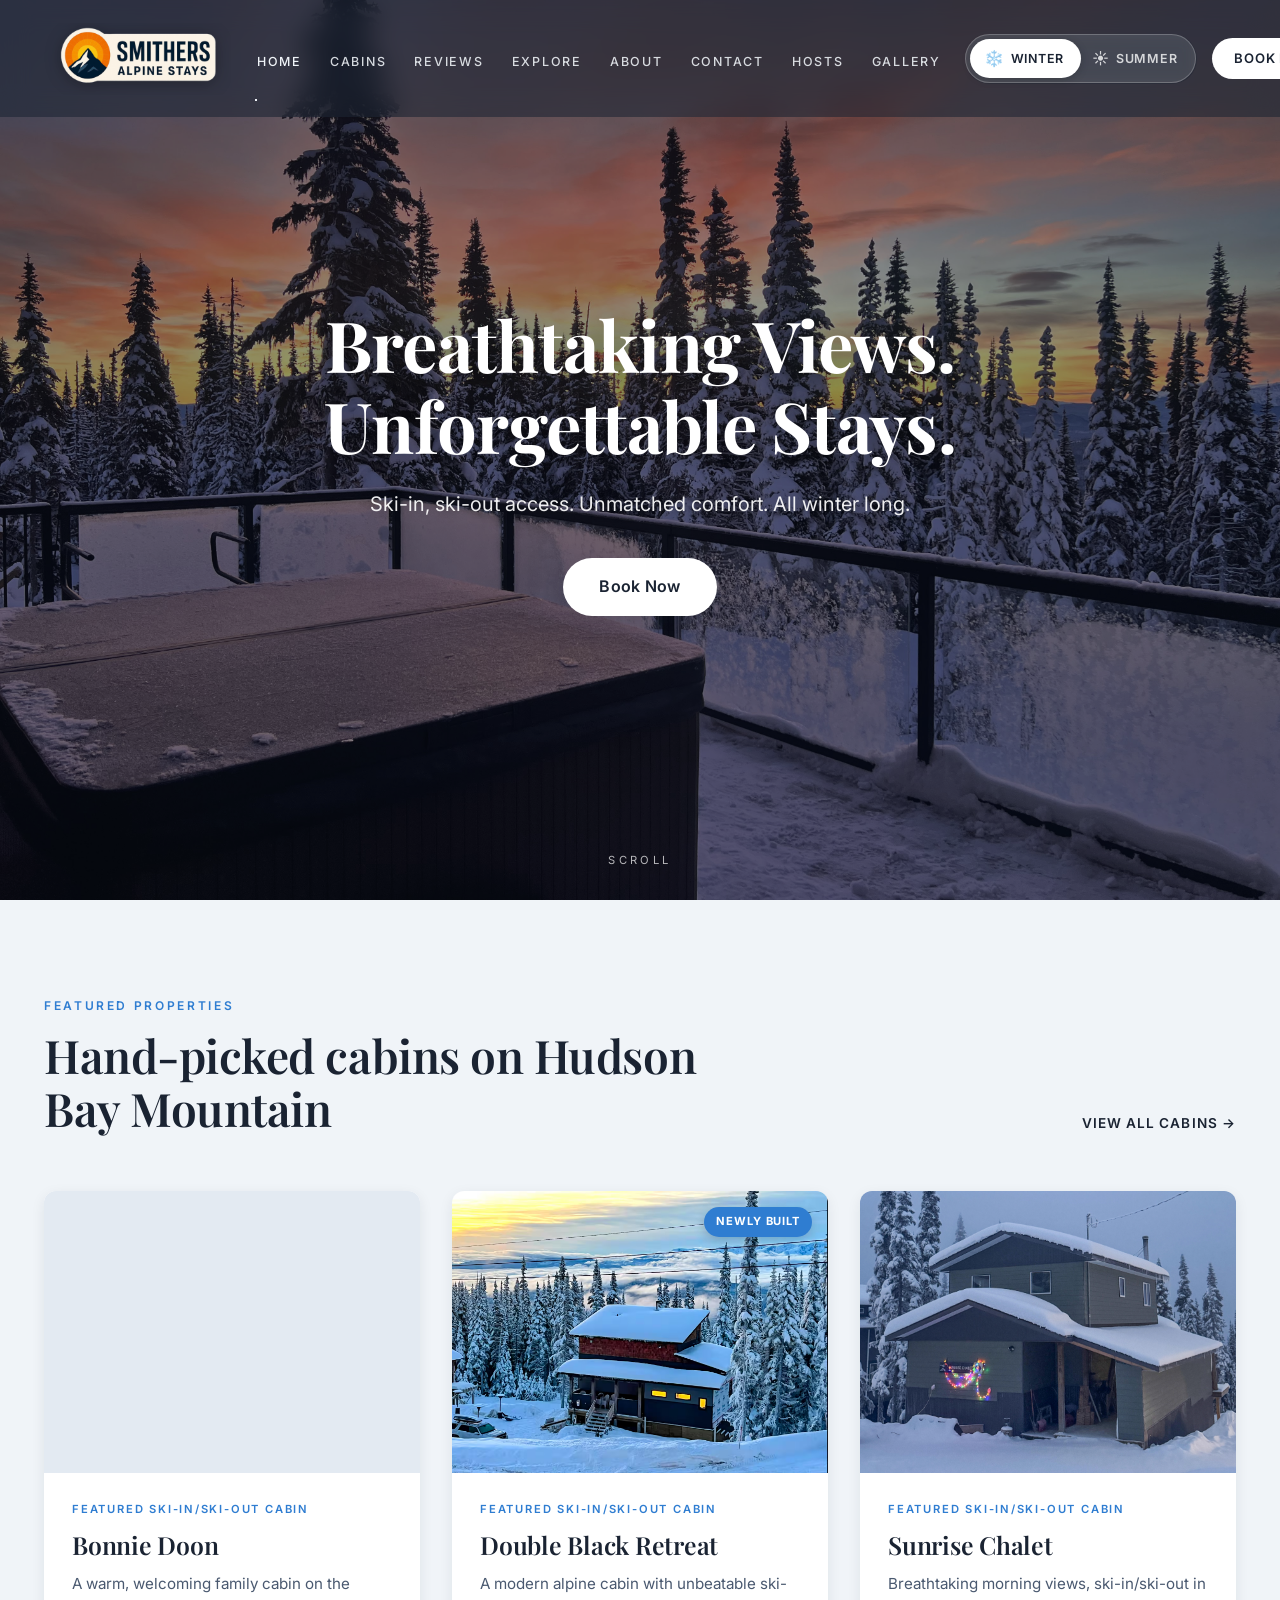
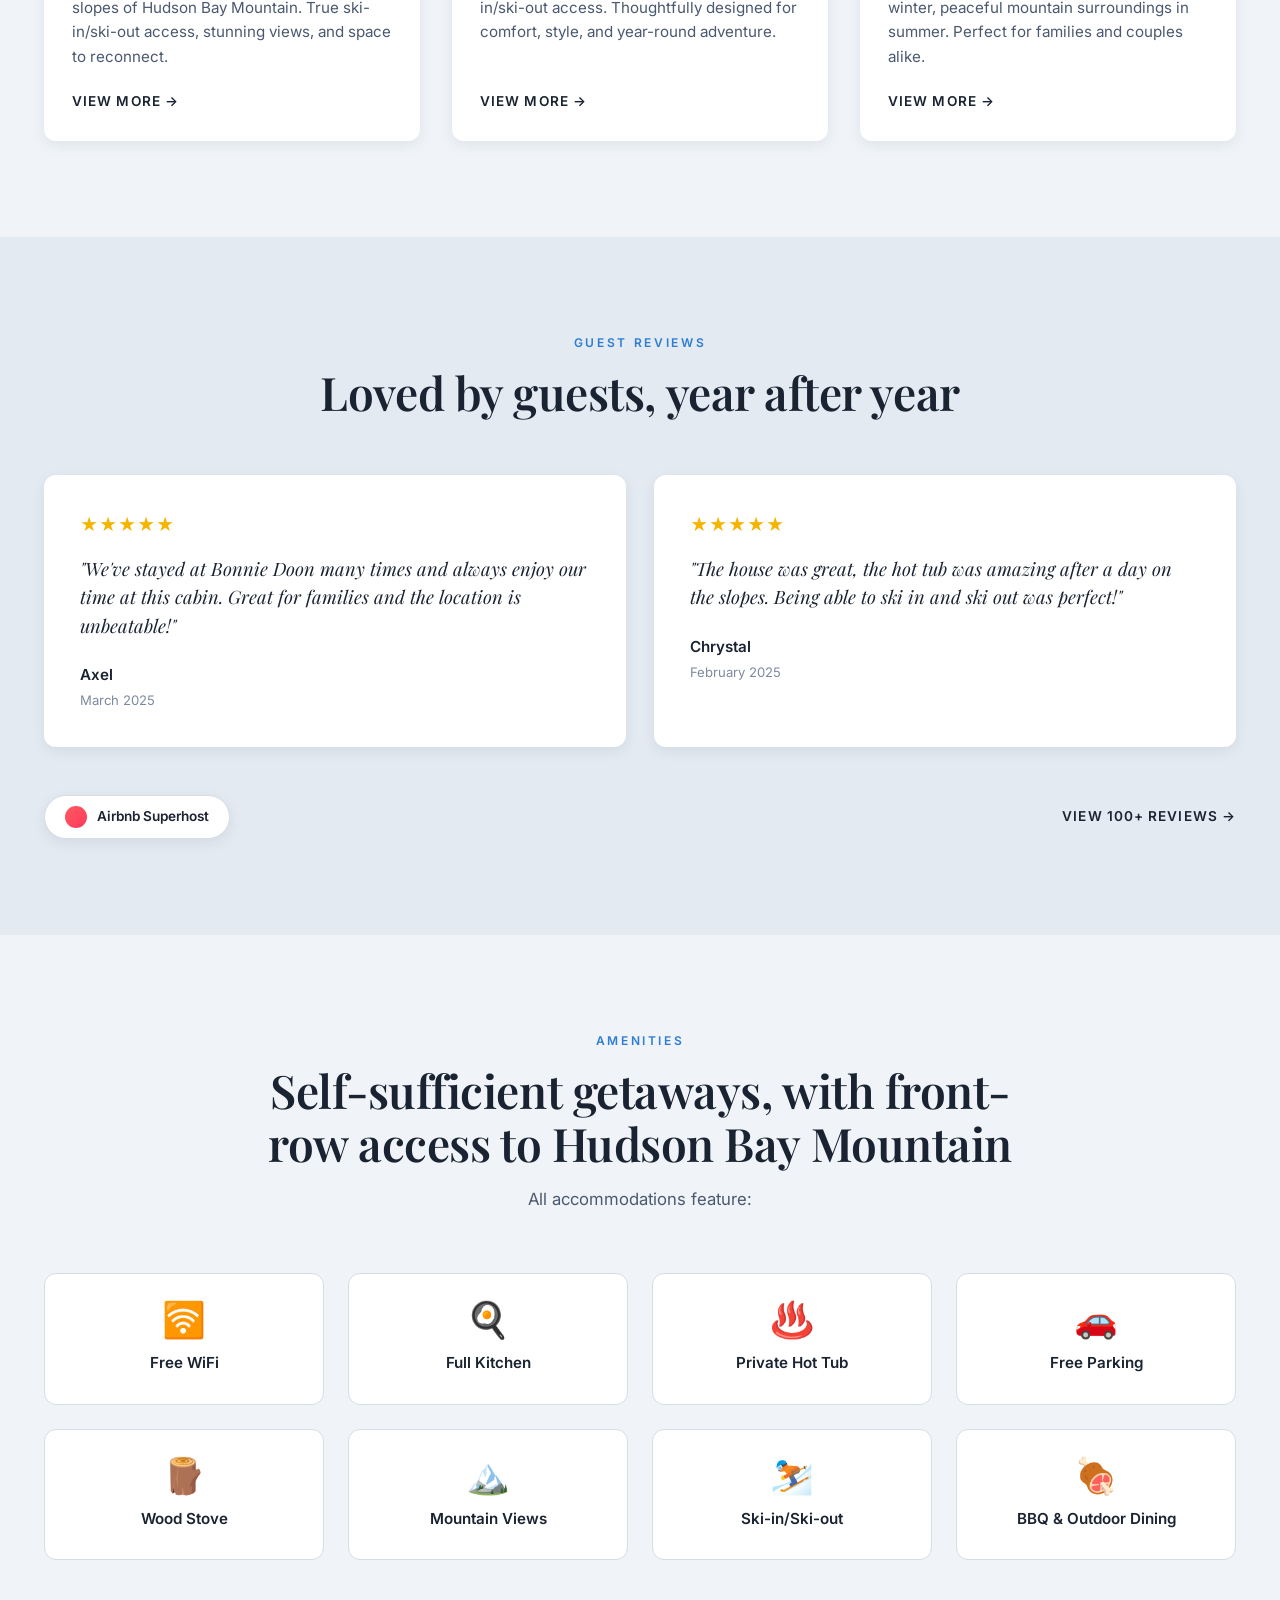
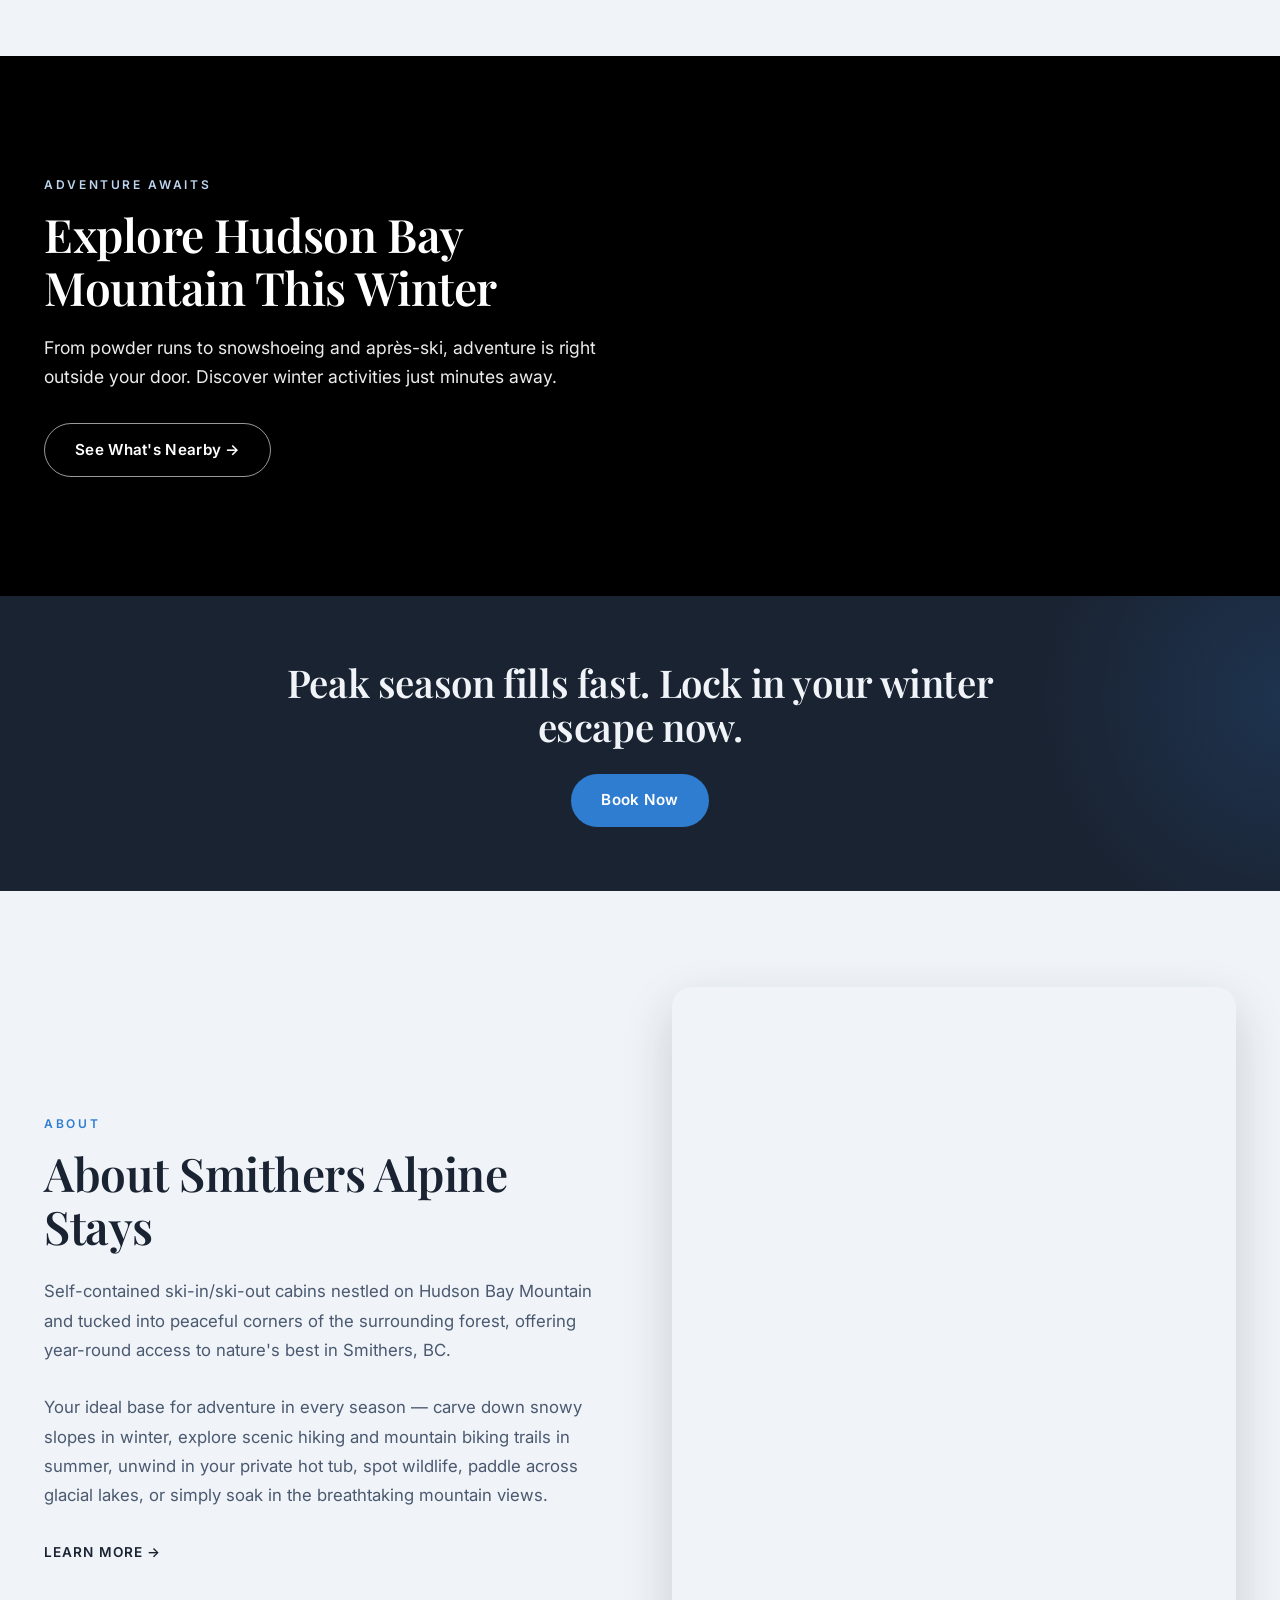
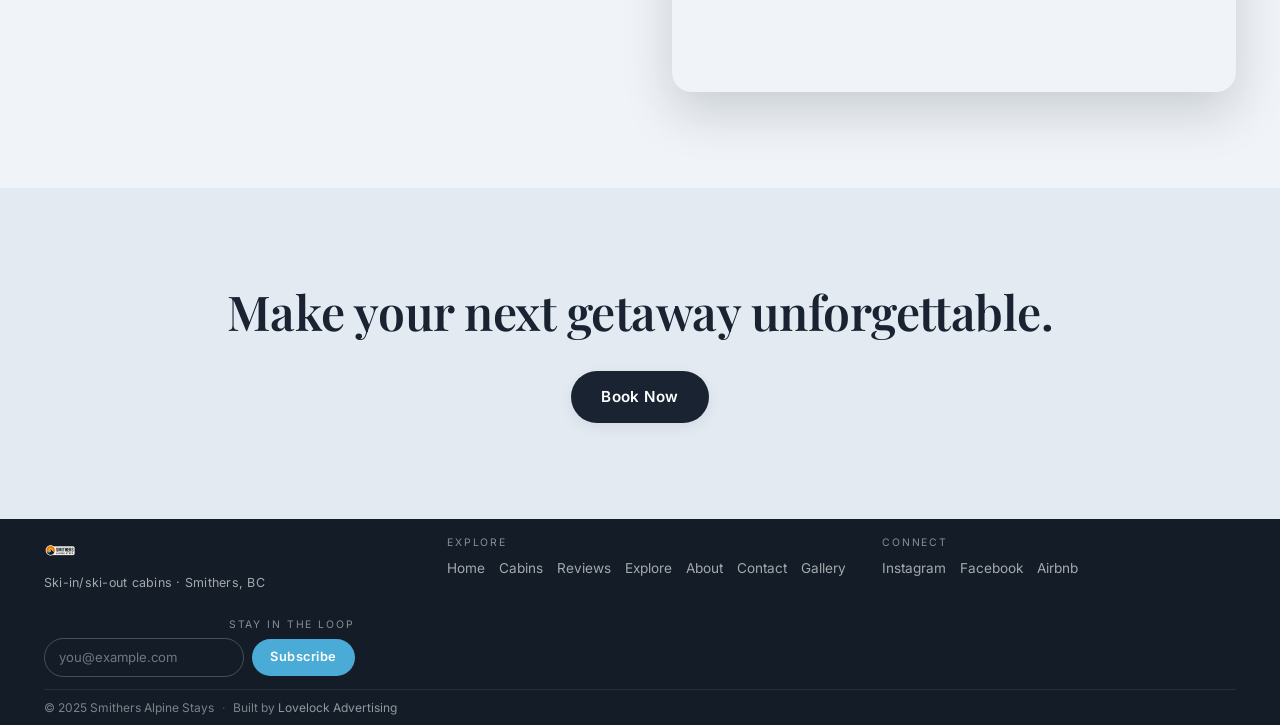
==== index.html @ 8f8bfd17 "Place Explore + Connect groups inline and stack brand vertically - Centre row now holds Explore and " ====
<!DOCTYPE html>
<html lang="en">
<head>
<meta charset="UTF-8" />
<meta name="viewport" content="width=device-width, initial-scale=1.0" />
<title>Smithers Alpine Stays — Ski-in/Ski-out Cabins on Hudson Bay Mountain</title>
<meta name="description" content="Premium ski-in/ski-out mountain cabin rentals on Hudson Bay Mountain in Smithers, BC. Year-round adventure, breathtaking views, unforgettable stays." />
<link rel="preconnect" href="https://fonts.googleapis.com">
<link rel="preconnect" href="https://fonts.gstatic.com" crossorigin>
<link href="https://fonts.googleapis.com/css2?family=Inter:wght@300;400;500;600;700&family=Playfair+Display:wght@400;500;600;700;800&display=swap" rel="stylesheet">
<link rel="stylesheet" href="styles.css">
</head>
<body data-season="winter">

  <!-- ================ NAV ================ -->
  <header class="nav" id="nav">
    <div class="container nav-inner">
      <a href="index.html" class="logo" aria-label="Smithers Alpine Stays — home">
        <img src="images/logo.png" alt="Smithers Alpine Stays" />
      </a>
      <nav>
        <ul class="nav-links" id="navLinks">
          <li><a href="index.html" class="active">Home</a></li>
          <li><a href="cabins.html">Cabins</a></li>
          <li><a href="reviews.html">Reviews</a></li>
          <li><a href="explore.html">Explore</a></li>
          <li><a href="about.html">About</a></li>
          <li><a href="contact.html">Contact</a></li>
          <li><a href="hosts.html">Hosts</a></li>
          <li><a href="gallery.html">Gallery</a></li>
        </ul>
      </nav>
      <div class="nav-actions">
        <div class="season-toggle" id="seasonToggle" role="switch" aria-checked="false" aria-label="Toggle between winter and summer themes" tabindex="0">
          <span class="season-toggle__slider" aria-hidden="true"></span>
          <span class="season-toggle__option season-toggle__option--winter" data-season="winter">
            <span class="emoji">❄️</span><span class="label">Winter</span>
          </span>
          <span class="season-toggle__option season-toggle__option--summer" data-season="summer">
            <span class="emoji">☀️</span><span class="label">Summer</span>
          </span>
        </div>
        <a href="https://secure.webrez.com/hotel/4262" target="_blank" rel="noopener" class="nav-book-btn">Book Now</a>
        <button class="hamburger" id="hamburger" aria-label="Toggle menu" aria-expanded="false">
          <span></span><span></span><span></span>
        </button>
      </div>
    </div>
  </header>

  <!-- ================ HERO ================ -->
  <section class="hero" id="hero">
    <div class="hero-content">
      <h1 id="heroHeadline">Breathtaking Views. Unforgettable Stays.</h1>
      <p id="heroSubheading">Ski-in, ski-out access. Unmatched comfort. All winter long.</p>
      <a href="https://secure.webrez.com/hotel/4262" target="_blank" rel="noopener" class="btn btn-light">Book Now</a>
    </div>
    <div class="hero-scroll-cue">Scroll</div>
  </section>

  <!-- ================ FEATURED CABINS ================ -->
  <section id="cabins">
    <div class="container">
      <div class="section-head reveal">
        <div>
          <span class="section-eyebrow">Featured Properties</span>
          <h2>Hand-picked cabins on Hudson Bay Mountain</h2>
        </div>
        <a href="cabins.html" class="link-arrow">View All Cabins →</a>
      </div>
      <div class="cabins-grid">
        <article class="cabin-card cabin-card--bonnie reveal">
          <div class="cabin-card__media">
            <div class="cabin-card__photo" role="img" aria-label="Bonnie Doon cabin exterior"></div>
          </div>
          <div class="cabin-card__body">
            <span class="cabin-card__tag">Featured Ski-in/ski-out Cabin</span>
            <h3>Bonnie Doon</h3>
            <p>A warm, welcoming family cabin on the slopes of Hudson Bay Mountain. True ski-in/ski-out access, stunning views, and space to reconnect.</p>
            <a href="bonnie-doon.html" class="link-arrow">View More →</a>
          </div>
        </article>
        <article class="cabin-card cabin-card--double-black reveal">
          <div class="cabin-card__media">
            <div class="cabin-card__photo" role="img" aria-label="Double Black Retreat modern cabin"></div>
            <span class="cabin-card__badge">Newly Built</span>
          </div>
          <div class="cabin-card__body">
            <span class="cabin-card__tag">Featured Ski-in/ski-out Cabin</span>
            <h3>Double Black Retreat</h3>
            <p>A modern alpine cabin with unbeatable ski-in/ski-out access. Thoughtfully designed for comfort, style, and year-round adventure.</p>
            <a href="double-black.html" class="link-arrow">View More →</a>
          </div>
        </article>
        <article class="cabin-card cabin-card--sunrise reveal">
          <div class="cabin-card__media">
            <div class="cabin-card__photo" role="img" aria-label="Sunrise Chalet on the mountain"></div>
          </div>
          <div class="cabin-card__body">
            <span class="cabin-card__tag">Featured Ski-in/ski-out Cabin</span>
            <h3>Sunrise Chalet</h3>
            <p>Breathtaking morning views, ski-in/ski-out in winter, peaceful mountain surroundings in summer. Perfect for families and couples alike.</p>
            <a href="sunrise-chalet.html" class="link-arrow">View More →</a>
          </div>
        </article>
      </div>
    </div>
  </section>

  <!-- ================ REVIEWS ================ -->
  <section class="reviews" id="reviews">
    <div class="container">
      <div class="section-head section-head--center reveal">
        <div>
          <span class="section-eyebrow">Guest Reviews</span>
          <h2>Loved by guests, year after year</h2>
        </div>
      </div>
      <div class="reviews-grid">
        <div class="review-card reveal">
          <div class="stars" aria-label="5 out of 5 stars">★★★★★</div>
          <blockquote>We've stayed at Bonnie Doon many times and always enjoy our time at this cabin. Great for families and the location is unbeatable!</blockquote>
          <cite>Axel<span>March 2025</span></cite>
        </div>
        <div class="review-card reveal">
          <div class="stars" aria-label="5 out of 5 stars">★★★★★</div>
          <blockquote>The house was great, the hot tub was amazing after a day on the slopes. Being able to ski in and ski out was perfect!</blockquote>
          <cite>Chrystal<span>February 2025</span></cite>
        </div>
      </div>
      <div class="reviews-footer reveal">
        <span class="superhost-badge">Airbnb Superhost</span>
        <a href="reviews.html" class="link-arrow">View 100+ Reviews →</a>
      </div>
    </div>
  </section>

  <!-- ================ AMENITIES ================ -->
  <section id="amenities">
    <div class="container">
      <div class="amenities-head reveal">
        <span class="section-eyebrow">Amenities</span>
        <h2>Self-sufficient getaways, with front-row access to Hudson Bay Mountain</h2>
        <p>All accommodations feature:</p>
      </div>
      <div class="amenities-grid">
        <div class="amenity reveal"><div class="amenity__icon">🛜</div><div class="amenity__name">Free WiFi</div></div>
        <div class="amenity reveal"><div class="amenity__icon">🍳</div><div class="amenity__name">Full Kitchen</div></div>
        <div class="amenity reveal"><div class="amenity__icon">♨️</div><div class="amenity__name">Private Hot Tub</div></div>
        <div class="amenity reveal"><div class="amenity__icon">🚗</div><div class="amenity__name">Free Parking</div></div>
        <div class="amenity reveal"><div class="amenity__icon">🪵</div><div class="amenity__name">Wood Stove</div></div>
        <div class="amenity reveal"><div class="amenity__icon">🏔️</div><div class="amenity__name">Mountain Views</div></div>
        <div class="amenity reveal"><div class="amenity__icon">⛷️</div><div class="amenity__name">Ski-in/Ski-out</div></div>
        <div class="amenity reveal"><div class="amenity__icon">🍖</div><div class="amenity__name">BBQ &amp; Outdoor Dining</div></div>
      </div>
    </div>
  </section>

  <!-- ================ EXPLORE ================ -->
  <section class="explore" id="explore">
    <div class="explore-bg">
      <div class="container">
        <div class="explore-content reveal">
          <span class="section-eyebrow" style="color: var(--color-accent-2);">Adventure Awaits</span>
          <h2 id="exploreHeadline">Explore Hudson Bay Mountain This Winter</h2>
          <p id="exploreBody">From powder runs to snowshoeing and après-ski, adventure is right outside your door. Discover winter activities just minutes away.</p>
          <a href="explore.html" class="btn btn-outline-light">See What's Nearby →</a>
        </div>
      </div>
    </div>
  </section>

  <!-- ================ URGENCY BANNER ================ -->
  <section class="urgency">
    <div class="container urgency-inner reveal">
      <h2 id="urgencyText">Peak season fills fast. Lock in your winter escape now.</h2>
      <a href="https://secure.webrez.com/hotel/4262" target="_blank" rel="noopener" class="btn">Book Now</a>
    </div>
  </section>

  <!-- ================ ABOUT ================ -->
  <section id="about">
    <div class="container">
      <div class="about-grid">
        <div class="about-text reveal">
          <span class="section-eyebrow">About</span>
          <h2>About Smithers Alpine Stays</h2>
          <p>Self-contained ski-in/ski-out cabins nestled on Hudson Bay Mountain and tucked into peaceful corners of the surrounding forest, offering year-round access to nature's best in Smithers, BC.</p>
          <p>Your ideal base for adventure in every season — carve down snowy slopes in winter, explore scenic hiking and mountain biking trails in summer, unwind in your private hot tub, spot wildlife, paddle across glacial lakes, or simply soak in the breathtaking mountain views.</p>
          <a href="about.html" class="link-arrow">Learn More →</a>
        </div>
        <div class="about-image reveal" role="img" aria-label="Hudson Bay Mountain landscape near Smithers"></div>
      </div>
    </div>
  </section>

  <!-- ================ FINAL CTA ================ -->
  <section class="final-cta">
    <div class="container reveal">
      <h2>Make your next getaway unforgettable.</h2>
      <a href="https://secure.webrez.com/hotel/4262" target="_blank" rel="noopener" class="btn btn-primary">Book Now</a>
    </div>
  </section>

  <!-- ================ FOOTER ================ -->
  <footer class="footer">
    <div class="container">
      <div class="footer-row">
        <a class="footer-brand" href="index.html">
          <img src="images/logo.png" alt="Smithers Alpine Stays" />
          <span>Ski-in/ski-out cabins &middot; Smithers, BC</span>
        </a>
        <div class="footer-groups">
          <div class="footer-group">
            <span class="footer-group-label">Explore</span>
            <nav class="footer-group-links" aria-label="Footer navigation">
              <a href="index.html">Home</a>
              <a href="cabins.html">Cabins</a>
              <a href="reviews.html">Reviews</a>
              <a href="explore.html">Explore</a>
              <a href="about.html">About</a>
              <a href="contact.html">Contact</a>
              <a href="gallery.html">Gallery</a>
            </nav>
          </div>
          <div class="footer-group">
            <span class="footer-group-label">Connect</span>
            <nav class="footer-group-links" aria-label="Social links">
              <a href="#" target="_blank" rel="noopener">Instagram</a>
              <a href="#" target="_blank" rel="noopener">Facebook</a>
              <a href="#" target="_blank" rel="noopener">Airbnb</a>
            </nav>
          </div>
        </div>
        <form class="footer-subscribe" onsubmit="event.preventDefault();">
          <label class="footer-subscribe-label" for="footer-email">Stay in the loop</label>
          <div class="footer-subscribe-row">
            <input id="footer-email" type="email" placeholder="you@example.com" aria-label="Email address" required />
            <button type="submit">Subscribe</button>
          </div>
        </form>
      </div>
      <div class="footer-bottom">
        <span>&copy; 2025 Smithers Alpine Stays</span>
        <span class="footer-bottom-sep">&middot;</span>
        <span>Built by <a href="https://lovelockadvertising.com" target="_blank" rel="noopener">Lovelock Advertising</a></span>
      </div>
    </div>
  </footer>

<script src="main.js"></script>
</body>
</html>
---- styles.css ----
/* ================================
   RESET / BASE
   ================================ */
*, *::before, *::after { box-sizing: border-box; margin: 0; padding: 0; }
html { scroll-behavior: smooth; -webkit-text-size-adjust: 100%; }
img { max-width: 100%; display: block; }
a { color: inherit; text-decoration: none; }
button { font-family: inherit; cursor: pointer; border: none; background: none; }
ul { list-style: none; }

/* ================================
   SEASONAL THEME VARIABLES
   ================================ */
:root {
  /* WINTER (default) */
  --color-bg:        #f0f4f8;
  --color-bg-alt:    #e3eaf2;
  --color-surface:   #ffffff;
  --color-primary:   #1a2332;
  --color-primary-2: #2c3e54;
  --color-text:      #1a2332;
  --color-text-soft: #4a5970;
  --color-muted:     #7d8aa0;
  --color-accent:    #2f7dd1;
  --color-accent-2:  #bcd4ef;
  --color-border:    #d6dde7;
  --nav-bg:          rgba(26, 35, 50, 0.55);
  --nav-bg-solid:    rgba(26, 35, 50, 0.96);
  --nav-text:        #f0f4f8;
  --urgency-bg:      #1a2332;
  --urgency-text:    #f0f4f8;
  --urgency-accent:  #2f7dd1;
  --hero-overlay:    rgba(10, 16, 28, 0.45);
  --shadow-sm:       0 4px 14px rgba(26, 35, 50, 0.08);
  --shadow-md:       0 10px 30px rgba(26, 35, 50, 0.12);
  --shadow-lg:       0 20px 50px rgba(26, 35, 50, 0.18);

  --hero-image: url('images/hero.jpg');
  --explore-image: url('images/landscapes/SMITHERS-16.jpg');
  --about-image: url('images/landscapes/SMITHERS-01.jpg');
  --cabin-bonnie: url('images/bonnie-doon/IMG_6248.JPG');
  --cabin-double-black: url('images/double-black/DB-Winter.avif');
  --cabin-sunrise: url('images/sunrise-chalet/Sunrise-Winter.jpg');

  --font-head: 'Playfair Display', Georgia, serif;
  --font-body: 'Inter', -apple-system, BlinkMacSystemFont, 'Segoe UI', sans-serif;

  --container: 1240px;
  --radius-sm: 6px;
  --radius-md: 12px;
  --radius-lg: 20px;
  --radius-pill: 999px;

  --t-fast: 0.25s ease;
  --t-base: 0.5s ease;
}

[data-season="summer"] {
  --color-bg:        #fdf8f0;
  --color-bg-alt:    #f5ecd9;
  --color-surface:   #ffffff;
  --color-primary:   #c4540f;
  --color-primary-2: #db6620;
  --color-text:      #2a2418;
  --color-text-soft: #5b4f3a;
  --color-muted:     #8a7c63;
  --color-accent:    #e8761d;
  --color-accent-2:  #f4b483;
  --color-border:    #e6dcc4;
  --nav-bg:          rgba(196, 84, 15, 0.55);
  --nav-bg-solid:    rgba(196, 84, 15, 0.96);
  --nav-text:        #fdf8f0;
  --urgency-bg:      #a84408;
  --urgency-text:    #fdf8f0;
  --urgency-accent:  #f49025;
  --hero-overlay:    rgba(20, 35, 10, 0.4);
  --shadow-sm:       0 4px 14px rgba(45, 80, 22, 0.10);
  --shadow-md:       0 10px 30px rgba(45, 80, 22, 0.14);
  --shadow-lg:       0 20px 50px rgba(45, 80, 22, 0.20);

  --hero-image: url('images/hero-summer.jpg');
  --explore-image: url('images/hero-summer_edited.jpg');
  --about-image: url('images/bonnie-doon/bonnie-doon-summer.jpg');
  --cabin-bonnie: url('images/bonnie-doon/bonnie-doon-summer.jpg');
  --cabin-double-black: url('images/double-black/double-black-summer.jpg');
  --cabin-sunrise: url('images/sunrise-chalet/sunrise-chalet-summer_edited.png');
}

/* ================================
   GLOBAL TYPOGRAPHY / BODY
   ================================ */
body {
  font-family: var(--font-body);
  background-color: var(--color-bg);
  color: var(--color-text);
  line-height: 1.6;
  font-size: 16px;
  overflow-x: hidden;
  transition: background-color var(--t-base), color var(--t-base);
}

h1, h2, h3, h4 {
  font-family: var(--font-head);
  font-weight: 600;
  line-height: 1.15;
  letter-spacing: -0.01em;
  color: var(--color-text);
  transition: color var(--t-base);
}

h1 { font-size: clamp(2.4rem, 5.5vw, 4.4rem); font-weight: 700; }
h2 { font-size: clamp(1.9rem, 3.6vw, 2.9rem); }
h3 { font-size: clamp(1.25rem, 2vw, 1.55rem); }

p { color: var(--color-text-soft); transition: color var(--t-base); }

.container {
  width: 100%;
  max-width: var(--container);
  margin: 0 auto;
  padding: 0 24px;
}

section { padding: 96px 0; }
@media (max-width: 768px) { section { padding: 64px 0; } }

/* ================================
   BUTTONS
   ================================ */
.btn {
  display: inline-flex;
  align-items: center;
  justify-content: center;
  gap: 8px;
  padding: 14px 30px;
  border-radius: var(--radius-pill);
  font-weight: 600;
  font-size: 0.95rem;
  letter-spacing: 0.02em;
  transition: background-color var(--t-fast), color var(--t-fast), transform var(--t-fast), box-shadow var(--t-fast), border-color var(--t-fast);
  cursor: pointer;
  white-space: nowrap;
}
.btn-primary { background: var(--color-primary); color: #fff; box-shadow: var(--shadow-sm); }
.btn-primary:hover { transform: translateY(-2px); box-shadow: var(--shadow-md); background: var(--color-primary-2); }

.btn-accent { background: var(--color-accent); color: #fff; box-shadow: var(--shadow-sm); }
.btn-accent:hover { transform: translateY(-2px); box-shadow: var(--shadow-md); filter: brightness(1.05); }

.btn-light { background: #fff; color: var(--color-primary); box-shadow: var(--shadow-sm); }
.btn-light:hover { transform: translateY(-2px); box-shadow: var(--shadow-md); }

.btn-outline-light { background: transparent; color: #fff; border: 1.5px solid rgba(255,255,255,0.6); }
.btn-outline-light:hover { background: rgba(255,255,255,0.12); border-color: #fff; }

.link-arrow {
  display: inline-flex;
  align-items: center;
  gap: 6px;
  color: var(--color-primary);
  font-weight: 600;
  font-size: 0.85rem;
  letter-spacing: 0.08em;
  text-transform: uppercase;
  transition: color var(--t-fast), gap var(--t-fast);
}
.link-arrow:hover { gap: 10px; color: var(--color-accent); }

/* ================================
   NAV
   ================================ */
.nav {
  position: fixed;
  top: 0; left: 0; right: 0;
  z-index: 1000;
  background: var(--nav-bg);
  backdrop-filter: blur(14px);
  -webkit-backdrop-filter: blur(14px);
  transition: background-color var(--t-base), padding var(--t-fast), box-shadow var(--t-fast);
  padding: 18px 0;
}
.nav.scrolled {
  background: var(--nav-bg-solid);
  padding: 10px 0;
  box-shadow: 0 8px 28px rgba(0,0,0,0.18);
}
.nav-inner {
  display: grid;
  grid-template-columns: 1fr auto 1fr;
  align-items: center;
  gap: 24px;
  min-height: 56px;
}
.nav-inner > .logo { justify-self: start; align-self: center; }
.nav-inner > nav {
  justify-self: center;
  align-self: center;
  margin-top: 30px;
  transition: margin-top var(--t-fast);
}
.nav.scrolled .nav-inner > nav { margin-top: 0; }
.nav-inner > .nav-actions { justify-self: end; align-self: center; }
@media (max-width: 1024px) {
  .nav-inner > nav { margin-top: 0; }
  .nav-inner { grid-template-columns: 1fr auto; }
  .nav-inner > nav { display: contents; }
}
.logo {
  position: relative;
  display: inline-block;
  flex-shrink: 0;
  height: 72px;
  width: 187px;
  overflow: hidden;
  transition: opacity var(--t-fast), height var(--t-fast), width var(--t-fast);
}
.logo:hover { opacity: 0.88; }
.logo img {
  position: absolute;
  height: 240%;
  width: auto;
  top: 50%;
  left: 50%;
  transform: translate(-50%, -50%);
  filter: drop-shadow(0 2px 8px rgba(0,0,0,0.3));
  pointer-events: none;
}
.nav.scrolled .logo { height: 58px; width: 152px; }
@media (max-width: 1024px) {
  .logo { height: 54px; width: 140px; }
  .nav.scrolled .logo { height: 45px; width: 117px; }
}
@media (max-width: 600px) {
  .logo { height: 45px; width: 117px; }
  .nav.scrolled .logo { height: 39px; width: 101px; }
}

.nav-links { display: flex; gap: 26px; align-items: center; }
.nav-links a {
  color: var(--nav-text);
  font-size: 0.78rem;
  font-weight: 500;
  letter-spacing: 0.14em;
  text-transform: uppercase;
  position: relative;
  padding: 6px 2px;
  transition: opacity var(--t-fast);
  opacity: 0.88;
}
.nav-links a:hover { opacity: 1; }
.nav-links a.active { opacity: 1; }
.nav-links a::after {
  content: '';
  position: absolute;
  left: 0; right: 0; bottom: 0;
  height: 1.5px;
  background: currentColor;
  transform: scaleX(0);
  transform-origin: center;
  transition: transform var(--t-fast);
}
.nav-links a:hover::after,
.nav-links a.active::after { transform: scaleX(1); }

.nav-actions { display: flex; align-items: center; gap: 16px; }

/* Season toggle */
.season-toggle {
  position: relative;
  display: inline-flex;
  align-items: center;
  background: rgba(255,255,255,0.14);
  border: 1px solid rgba(255,255,255,0.22);
  border-radius: var(--radius-pill);
  padding: 4px;
  backdrop-filter: blur(8px);
  user-select: none;
  cursor: pointer;
  transition: background-color var(--t-base), border-color var(--t-base);
}
.season-toggle__option {
  position: relative;
  z-index: 2;
  display: inline-flex;
  align-items: center;
  gap: 6px;
  padding: 7px 14px;
  border-radius: var(--radius-pill);
  color: rgba(255,255,255,0.78);
  font-size: 0.78rem;
  font-weight: 600;
  letter-spacing: 0.06em;
  text-transform: uppercase;
  transition: color var(--t-fast);
  cursor: pointer;
}
.season-toggle__option .emoji {
  font-size: 1rem;
  filter: grayscale(0.3);
  transition: filter var(--t-fast);
}
.season-toggle__slider {
  position: absolute;
  top: 4px; bottom: 4px;
  left: 4px;
  width: calc(50% - 4px);
  background: #fff;
  border-radius: var(--radius-pill);
  box-shadow: 0 2px 8px rgba(0,0,0,0.18);
  transition: transform var(--t-base), background-color var(--t-base);
  z-index: 1;
}
[data-season="summer"] .season-toggle__slider {
  transform: translateX(100%);
  background: var(--color-accent-2);
}
[data-season="winter"] .season-toggle__option--winter,
[data-season="summer"] .season-toggle__option--summer {
  color: var(--color-primary);
}
[data-season="winter"] .season-toggle__option--winter .emoji,
[data-season="summer"] .season-toggle__option--summer .emoji {
  filter: grayscale(0);
}

.nav-book-btn {
  background: #fff;
  color: var(--color-primary);
  padding: 10px 22px;
  border-radius: var(--radius-pill);
  font-weight: 600;
  font-size: 0.82rem;
  letter-spacing: 0.06em;
  text-transform: uppercase;
  white-space: nowrap;
  flex-shrink: 0;
  transition: background-color var(--t-fast), color var(--t-fast), transform var(--t-fast);
}
.nav-book-btn:hover { transform: translateY(-1px); background: var(--color-accent); color: #fff; }

/* Hamburger */
.hamburger {
  display: none;
  flex-direction: column;
  gap: 5px;
  padding: 8px;
  cursor: pointer;
}
.hamburger span {
  width: 24px; height: 2px;
  background: var(--nav-text);
  border-radius: 2px;
  transition: transform var(--t-fast), opacity var(--t-fast);
}
.hamburger.active span:nth-child(1) { transform: translateY(7px) rotate(45deg); }
.hamburger.active span:nth-child(2) { opacity: 0; }
.hamburger.active span:nth-child(3) { transform: translateY(-7px) rotate(-45deg); }

@media (max-width: 1024px) {
  .nav-links {
    position: fixed;
    top: 0; right: -100%;
    flex-direction: column;
    width: 80%;
    max-width: 340px;
    height: 100vh;
    padding: 100px 32px 40px;
    background: var(--nav-bg-solid);
    backdrop-filter: blur(20px);
    gap: 22px;
    align-items: flex-start;
    transition: right var(--t-base);
    box-shadow: -10px 0 40px rgba(0,0,0,0.3);
  }
  .nav-links.active { right: 0; }
  .nav-links a { font-size: 1rem; }
  .hamburger { display: flex; }
  .nav-actions .nav-book-btn { display: none; }
}
@media (max-width: 520px) {
  .season-toggle__option { padding: 6px 10px; font-size: 0.7rem; }
  .season-toggle__option .label { display: none; }
}

/* ================================
   HERO (homepage)
   ================================ */
.hero {
  position: relative;
  min-height: 100vh;
  display: flex;
  align-items: center;
  justify-content: center;
  text-align: center;
  color: #fff;
  padding: 100px 24px 80px;
  background-image: var(--hero-image);
  background-size: cover;
  background-position: center;
  background-repeat: no-repeat;
  transition: background-image var(--t-base);
}
.hero::before {
  content: '';
  position: absolute; inset: 0;
  background: var(--hero-overlay);
  transition: background-color var(--t-base);
}
.hero-content {
  position: relative;
  z-index: 2;
  max-width: 900px;
  animation: heroIn 1s ease 0.1s both;
}
@keyframes heroIn {
  from { opacity: 0; transform: translateY(28px); }
  to { opacity: 1; transform: translateY(0); }
}
.hero h1 {
  color: #fff;
  margin-bottom: 22px;
  text-shadow: 0 2px 30px rgba(0,0,0,0.4);
}
.hero p {
  color: rgba(255,255,255,0.92);
  font-size: clamp(1.05rem, 1.6vw, 1.25rem);
  margin-bottom: 38px;
  max-width: 640px;
  margin-left: auto; margin-right: auto;
  text-shadow: 0 1px 12px rgba(0,0,0,0.35);
}
.hero .btn-light { padding: 16px 36px; font-size: 1rem; }
.hero-scroll-cue {
  position: absolute;
  bottom: 30px; left: 50%;
  transform: translateX(-50%);
  color: rgba(255,255,255,0.7);
  font-size: 0.7rem;
  letter-spacing: 0.3em;
  text-transform: uppercase;
  z-index: 2;
  animation: bob 2s ease-in-out infinite;
}
@keyframes bob {
  0%, 100% { transform: translateX(-50%) translateY(0); opacity: 0.6; }
  50% { transform: translateX(-50%) translateY(-6px); opacity: 1; }
}

/* ================================
   PAGE HERO (subpages — fixed image, no season swap)
   ================================ */
.page-hero {
  position: relative;
  min-height: 60vh;
  display: flex;
  align-items: center;
  justify-content: center;
  text-align: center;
  color: #fff;
  padding: 160px 24px 80px;
  background-size: cover;
  background-position: center;
  background-repeat: no-repeat;
}
.page-hero::before {
  content: '';
  position: absolute; inset: 0;
  background: rgba(10, 16, 28, 0.5);
  transition: background-color var(--t-base);
}
[data-season="summer"] .page-hero::before { background: rgba(40, 25, 5, 0.5); }
.page-hero-content {
  position: relative;
  z-index: 2;
  max-width: 800px;
  animation: heroIn 1s ease 0.1s both;
}
.page-hero h1 {
  color: #fff;
  margin-bottom: 18px;
  text-shadow: 0 2px 30px rgba(0,0,0,0.4);
  font-size: clamp(2.2rem, 5vw, 3.8rem);
}
.page-hero p {
  color: rgba(255,255,255,0.92);
  font-size: clamp(1rem, 1.5vw, 1.2rem);
  max-width: 600px;
  margin: 0 auto;
  text-shadow: 0 1px 12px rgba(0,0,0,0.35);
}

/* ================================
   SECTION HEADER
   ================================ */
.section-head {
  display: flex;
  justify-content: space-between;
  align-items: flex-end;
  flex-wrap: wrap;
  gap: 20px;
  margin-bottom: 56px;
}
.section-eyebrow {
  display: block;
  font-size: 0.75rem;
  font-weight: 600;
  letter-spacing: 0.22em;
  text-transform: uppercase;
  color: var(--color-accent);
  margin-bottom: 14px;
  transition: color var(--t-base);
}
.section-head h2 { max-width: 700px; }
.section-head--center { justify-content: center; text-align: center; }
.section-head--center > div { max-width: 760px; margin: 0 auto; }

/* ================================
   CABINS
   ================================ */
.cabins-grid {
  display: grid;
  grid-template-columns: repeat(3, 1fr);
  gap: 32px;
}
@media (max-width: 900px) { .cabins-grid { grid-template-columns: 1fr; gap: 28px; } }

.cabin-card {
  background: var(--color-surface);
  border-radius: var(--radius-md);
  overflow: hidden;
  box-shadow: var(--shadow-sm);
  transition: transform var(--t-fast), box-shadow var(--t-fast), background-color var(--t-base);
  display: flex;
  flex-direction: column;
}
.cabin-card:hover { transform: translateY(-8px); box-shadow: var(--shadow-lg); }

.cabin-card__media {
  position: relative;
  aspect-ratio: 4 / 3;
  overflow: hidden;
  background-color: var(--color-bg-alt);
}
.cabin-card__photo {
  position: absolute;
  inset: 0;
  background-size: cover;
  background-position: center;
  transition: transform 0.7s ease, background-image var(--t-base);
}
.cabin-card:hover .cabin-card__photo { transform: scale(1.06); }
.cabin-card--bonnie .cabin-card__photo { background-image: var(--cabin-bonnie); }
.cabin-card--double-black .cabin-card__photo { background-image: var(--cabin-double-black); }
.cabin-card--sunrise .cabin-card__photo { background-image: var(--cabin-sunrise); }

/* Subpage variants — fixed images, no season swap */
.cabin-card--fixed.cabin-card--bonnie .cabin-card__photo { background-image: url('images/bonnie-doon/IMG_6248.JPG'); }
.cabin-card--fixed.cabin-card--double-black .cabin-card__photo { background-image: url('images/double-black/DB-Winter.avif'); }
.cabin-card--fixed.cabin-card--sunrise .cabin-card__photo { background-image: url('images/sunrise-chalet/Sunrise-Winter.jpg'); }

.cabin-card__badge {
  position: absolute;
  top: 16px; right: 16px;
  background: var(--color-accent);
  color: #fff;
  font-size: 0.7rem;
  font-weight: 700;
  letter-spacing: 0.08em;
  text-transform: uppercase;
  padding: 6px 12px;
  border-radius: var(--radius-pill);
  box-shadow: 0 4px 12px rgba(0,0,0,0.18);
  transition: background-color var(--t-base);
}

.cabin-card__body { padding: 28px; flex: 1; display: flex; flex-direction: column; }
.cabin-card__tag {
  display: inline-block;
  font-size: 0.7rem;
  font-weight: 600;
  letter-spacing: 0.16em;
  text-transform: uppercase;
  color: var(--color-accent);
  margin-bottom: 12px;
  transition: color var(--t-base);
}
.cabin-card__body h3 { margin-bottom: 12px; }
.cabin-card__body p { font-size: 0.95rem; margin-bottom: 22px; flex: 1; }
.cabin-card__price {
  display: flex;
  align-items: baseline;
  gap: 6px;
  margin-bottom: 18px;
}
.cabin-card__price-from { font-size: 0.75rem; font-weight: 600; color: var(--color-muted); letter-spacing: 0.1em; text-transform: uppercase; }
.cabin-card__price-amount { font-family: var(--font-head); font-size: 1.6rem; font-weight: 700; color: var(--color-text); transition: color var(--t-base); }
.cabin-card__price-currency { font-size: 0.85rem; font-weight: 500; color: var(--color-muted); }

/* ================================
   REVIEWS
   ================================ */
.reviews { background: var(--color-bg-alt); transition: background-color var(--t-base); }
.reviews-grid {
  display: grid;
  grid-template-columns: repeat(2, 1fr);
  gap: 28px;
  margin-bottom: 48px;
}
@media (max-width: 768px) { .reviews-grid { grid-template-columns: 1fr; } }

.review-card {
  background: var(--color-surface);
  border-radius: var(--radius-md);
  padding: 36px;
  box-shadow: var(--shadow-sm);
  position: relative;
  transition: background-color var(--t-base), transform var(--t-fast), box-shadow var(--t-fast);
}
.review-card:hover { transform: translateY(-4px); box-shadow: var(--shadow-md); }

.stars {
  display: inline-flex;
  gap: 2px;
  margin-bottom: 16px;
  color: #f5b400;
  font-size: 1.1rem;
  letter-spacing: 1px;
}
[data-season="summer"] .stars { color: var(--color-accent); }

.review-card blockquote {
  font-family: var(--font-head);
  font-size: 1.15rem;
  line-height: 1.55;
  color: var(--color-text);
  margin-bottom: 22px;
  font-style: italic;
  transition: color var(--t-base);
}
.review-card blockquote::before { content: '"'; }
.review-card blockquote::after { content: '"'; }

.review-card cite {
  font-style: normal;
  font-weight: 600;
  color: var(--color-text);
  font-size: 0.95rem;
  transition: color var(--t-base);
}
.review-card cite span {
  display: block;
  font-weight: 400;
  font-size: 0.82rem;
  color: var(--color-muted);
  margin-top: 2px;
  transition: color var(--t-base);
}

.reviews-footer {
  display: flex;
  align-items: center;
  justify-content: space-between;
  flex-wrap: wrap;
  gap: 18px;
}
.superhost-badge {
  display: inline-flex;
  align-items: center;
  gap: 10px;
  background: var(--color-surface);
  border: 1.5px solid var(--color-border);
  padding: 10px 20px;
  border-radius: var(--radius-pill);
  font-size: 0.85rem;
  font-weight: 600;
  color: var(--color-text);
  box-shadow: var(--shadow-sm);
  transition: background-color var(--t-base), color var(--t-base), border-color var(--t-base);
}
.superhost-badge::before {
  content: '';
  display: inline-block;
  width: 22px; height: 22px;
  background: linear-gradient(135deg, #ff5a5f, #ff385c);
  border-radius: 50%;
  flex-shrink: 0;
}

/* Reviews-page variant: 3 cols */
.reviews-grid--three { grid-template-columns: repeat(3, 1fr); }
@media (max-width: 1024px) { .reviews-grid--three { grid-template-columns: repeat(2, 1fr); } }
@media (max-width: 768px) { .reviews-grid--three { grid-template-columns: 1fr; } }

/* ================================
   AMENITIES
   ================================ */
.amenities-head { text-align: center; margin-bottom: 60px; }
.amenities-head h2 { max-width: 760px; margin: 0 auto 16px; }
.amenities-head p { font-size: 1.05rem; }

.amenities-grid {
  display: grid;
  grid-template-columns: repeat(4, 1fr);
  gap: 24px;
}
@media (max-width: 768px) { .amenities-grid { grid-template-columns: repeat(2, 1fr); gap: 18px; } }

.amenity {
  background: var(--color-surface);
  border: 1px solid var(--color-border);
  border-radius: var(--radius-md);
  padding: 28px 20px;
  text-align: center;
  transition: background-color var(--t-base), border-color var(--t-base), transform var(--t-fast), box-shadow var(--t-fast);
}
.amenity:hover { transform: translateY(-4px); box-shadow: var(--shadow-md); border-color: var(--color-accent); }
.amenity__icon { font-size: 2.2rem; line-height: 1; margin-bottom: 14px; display: inline-block; }
.amenity__name { font-weight: 600; color: var(--color-text); font-size: 0.95rem; transition: color var(--t-base); }

/* ================================
   EXPLORE SECTION (homepage banner)
   ================================ */
.explore { position: relative; padding: 0; background: #000; }
.explore-bg {
  position: relative;
  min-height: 540px;
  display: flex;
  align-items: center;
  background-image: var(--explore-image);
  background-size: cover;
  background-position: center;
  transition: background-image var(--t-base);
}
.explore-bg::before {
  content: '';
  position: absolute; inset: 0;
  background: linear-gradient(90deg, rgba(0,0,0,0.7) 0%, rgba(0,0,0,0.3) 60%, rgba(0,0,0,0.05) 100%);
}
.explore-content {
  position: relative;
  z-index: 2;
  max-width: 600px;
  padding: 80px 0;
  color: #fff;
}
.explore-content h2 { color: #fff; margin-bottom: 20px; }
.explore-content p { color: rgba(255,255,255,0.92); font-size: 1.1rem; margin-bottom: 32px; }

/* ================================
   ACTIVITY CARDS (Explore page)
   ================================ */
.activities { display: flex; flex-direction: column; gap: 80px; }
.activity {
  display: grid;
  grid-template-columns: 1fr 1fr;
  gap: 56px;
  align-items: center;
}
.activity:nth-child(even) .activity__media { order: 2; }
@media (max-width: 900px) {
  .activity { grid-template-columns: 1fr; gap: 32px; }
  .activity:nth-child(even) .activity__media { order: -1; }
}
.activity__media {
  position: relative;
  border-radius: var(--radius-lg);
  overflow: hidden;
  box-shadow: var(--shadow-md);
  aspect-ratio: 4 / 3;
  background-size: cover;
  background-position: center;
}
.activity__text h3 {
  font-size: clamp(1.6rem, 2.6vw, 2.1rem);
  margin-bottom: 18px;
}
.activity__text p { font-size: 1rem; line-height: 1.75; margin-bottom: 26px; }

/* ================================
   URGENCY BANNER
   ================================ */
.urgency {
  background: var(--urgency-bg);
  color: var(--urgency-text);
  padding: 64px 0;
  text-align: center;
  transition: background-color var(--t-base), color var(--t-base);
  position: relative;
  overflow: hidden;
}
.urgency::before {
  content: '';
  position: absolute;
  top: -50%; right: -20%;
  width: 500px; height: 500px;
  background: radial-gradient(circle, var(--urgency-accent) 0%, transparent 70%);
  opacity: 0.18;
  pointer-events: none;
  transition: background var(--t-base);
}
.urgency-inner { position: relative; z-index: 2; }
.urgency h2 {
  color: var(--urgency-text);
  font-size: clamp(1.6rem, 3vw, 2.4rem);
  margin-bottom: 26px;
  max-width: 720px;
  margin-left: auto; margin-right: auto;
}
.urgency .btn { background: var(--urgency-accent); color: #fff; }
.urgency .btn:hover { filter: brightness(1.08); transform: translateY(-2px); }

/* ================================
   ABOUT
   ================================ */
.about-grid {
  display: grid;
  grid-template-columns: 1fr 1fr;
  gap: 64px;
  align-items: center;
}
@media (max-width: 900px) {
  .about-grid { grid-template-columns: 1fr; gap: 40px; }
  .about-image { order: -1; }
}
.about-text h2 { margin-bottom: 24px; }
.about-text p { font-size: 1.05rem; line-height: 1.75; margin-bottom: 28px; }
.about-image {
  position: relative;
  border-radius: var(--radius-lg);
  overflow: hidden;
  box-shadow: var(--shadow-lg);
  aspect-ratio: 4 / 5;
  background-image: var(--about-image);
  background-size: cover;
  background-position: center;
  transition: background-image var(--t-base), box-shadow var(--t-base);
}
.about-image--fixed { background-image: url('images/landscapes/SMITHERS-01.jpg'); }
@media (max-width: 900px) { .about-image { aspect-ratio: 16 / 10; } }

/* ================================
   HOSTS PROFILE CARDS
   ================================ */
.hosts-grid {
  display: grid;
  grid-template-columns: 1fr 1fr;
  gap: 48px;
}
@media (max-width: 900px) { .hosts-grid { grid-template-columns: 1fr; } }
.host-card {
  background: var(--color-surface);
  border-radius: var(--radius-lg);
  overflow: hidden;
  box-shadow: var(--shadow-sm);
  transition: background-color var(--t-base), transform var(--t-fast), box-shadow var(--t-fast);
}
.host-card:hover { transform: translateY(-4px); box-shadow: var(--shadow-md); }
.host-card__media {
  aspect-ratio: 16 / 10;
  background-size: cover;
  background-position: center;
  background-color: var(--color-bg-alt);
}
.host-card__body { padding: 36px; }
.host-card__name {
  font-family: var(--font-head);
  font-size: 1.7rem;
  font-weight: 700;
  margin-bottom: 16px;
  color: var(--color-text);
  transition: color var(--t-base);
}
.host-card__body p { font-size: 0.97rem; line-height: 1.75; }

/* ================================
   CONTACT FORM
   ================================ */
.contact-grid {
  display: grid;
  grid-template-columns: 1fr 1.3fr;
  gap: 72px;
  align-items: start;
}
@media (max-width: 900px) { .contact-grid { grid-template-columns: 1fr; gap: 40px; } }
.contact-info h2 { margin-bottom: 20px; }
.contact-info p { font-size: 1.05rem; margin-bottom: 28px; }
.contact-info ul { display: flex; flex-direction: column; gap: 18px; }
.contact-info li {
  display: flex;
  align-items: flex-start;
  gap: 14px;
  font-size: 0.95rem;
  color: var(--color-text);
  transition: color var(--t-base);
}
.contact-info li .icon {
  font-size: 1.3rem;
  color: var(--color-accent);
  flex-shrink: 0;
  transition: color var(--t-base);
}

.contact-form {
  background: var(--color-surface);
  padding: 48px;
  border-radius: var(--radius-lg);
  box-shadow: var(--shadow-md);
  transition: background-color var(--t-base);
}
@media (max-width: 600px) { .contact-form { padding: 32px 24px; } }
.contact-form__row {
  display: grid;
  grid-template-columns: 1fr 1fr;
  gap: 16px;
  margin-bottom: 18px;
}
@media (max-width: 600px) { .contact-form__row { grid-template-columns: 1fr; } }
.field { display: flex; flex-direction: column; gap: 6px; margin-bottom: 18px; }
.field--row { margin-bottom: 0; }
.field label {
  font-size: 0.78rem;
  font-weight: 600;
  letter-spacing: 0.1em;
  text-transform: uppercase;
  color: var(--color-text-soft);
  transition: color var(--t-base);
}
.field input,
.field textarea {
  font-family: inherit;
  font-size: 1rem;
  padding: 14px 16px;
  border: 1.5px solid var(--color-border);
  border-radius: var(--radius-sm);
  background: var(--color-bg);
  color: var(--color-text);
  transition: border-color var(--t-fast), background-color var(--t-base), color var(--t-base);
  outline: none;
}
.field input:focus,
.field textarea:focus { border-color: var(--color-accent); }
.field textarea { resize: vertical; min-height: 140px; }
.contact-form .btn { width: 100%; margin-top: 8px; }
.form-success {
  display: none;
  margin-top: 18px;
  padding: 14px 18px;
  background: var(--color-bg-alt);
  border: 1px solid var(--color-accent);
  border-radius: var(--radius-sm);
  color: var(--color-text);
  font-size: 0.92rem;
  text-align: center;
  transition: background-color var(--t-base), color var(--t-base), border-color var(--t-base);
}
.form-success.visible { display: block; }

/* ================================
   GALLERY GRID (Masonry)
   ================================ */
.gallery-grid {
  column-count: 3;
  column-gap: 18px;
}
@media (max-width: 900px) { .gallery-grid { column-count: 2; } }
@media (max-width: 540px) { .gallery-grid { column-count: 1; } }
.gallery-item {
  display: block;
  margin: 0 0 18px;
  border-radius: var(--radius-md);
  overflow: hidden;
  box-shadow: var(--shadow-sm);
  break-inside: avoid;
  transition: transform var(--t-fast), box-shadow var(--t-fast);
  cursor: pointer;
}
.gallery-item:hover { transform: translateY(-4px); box-shadow: var(--shadow-md); }
.gallery-item img {
  width: 100%;
  height: auto;
  display: block;
  transition: transform 0.7s ease;
}
.gallery-item:hover img { transform: scale(1.04); }

/* Lightbox */
.lightbox {
  position: fixed;
  inset: 0;
  background: rgba(0,0,0,0.9);
  display: none;
  align-items: center;
  justify-content: center;
  z-index: 2000;
  padding: 32px;
  cursor: pointer;
  animation: fadeIn 0.3s ease;
}
.lightbox.active { display: flex; }
.lightbox img {
  max-width: 100%;
  max-height: 90vh;
  border-radius: var(--radius-md);
  box-shadow: 0 20px 60px rgba(0,0,0,0.6);
}
.lightbox__close {
  position: absolute;
  top: 24px; right: 28px;
  width: 44px; height: 44px;
  border-radius: 50%;
  background: rgba(255,255,255,0.12);
  color: #fff;
  font-size: 1.4rem;
  display: flex;
  align-items: center;
  justify-content: center;
  cursor: pointer;
  transition: background-color var(--t-fast);
}
.lightbox__close:hover { background: rgba(255,255,255,0.24); }
@keyframes fadeIn { from { opacity: 0; } to { opacity: 1; } }

/* ================================
   CABIN DETAIL PAGE
   ================================ */
.cabin-hero {
  position: relative;
  min-height: 78vh;
  display: flex;
  align-items: flex-end;
  padding: 160px 24px 64px;
  background-size: cover;
  background-position: center;
  background-repeat: no-repeat;
  color: #fff;
}
.cabin-hero::before {
  content: '';
  position: absolute; inset: 0;
  background: linear-gradient(180deg, rgba(0,0,0,0.25) 0%, rgba(0,0,0,0.45) 70%, rgba(0,0,0,0.7) 100%);
}
.cabin-hero-inner {
  position: relative;
  z-index: 2;
  width: 100%;
  max-width: var(--container);
  margin: 0 auto;
}
.cabin-hero__eyebrow {
  display: inline-flex;
  align-items: center;
  gap: 10px;
  font-size: 0.78rem;
  letter-spacing: 0.18em;
  text-transform: uppercase;
  font-weight: 600;
  margin-bottom: 14px;
  color: rgba(255,255,255,0.88);
}
.cabin-hero__eyebrow .badge {
  background: var(--color-accent);
  color: #fff;
  padding: 4px 12px;
  border-radius: var(--radius-pill);
  font-size: 0.68rem;
  letter-spacing: 0.1em;
}
.cabin-hero h1 {
  color: #fff;
  font-size: clamp(2.6rem, 6vw, 5rem);
  margin-bottom: 12px;
  text-shadow: 0 2px 30px rgba(0,0,0,0.4);
}
.cabin-hero__subtitle {
  color: rgba(255,255,255,0.92);
  font-family: var(--font-head);
  font-style: italic;
  font-size: clamp(1.1rem, 2vw, 1.4rem);
  margin-bottom: 28px;
}
.cabin-hero__meta {
  display: flex;
  flex-wrap: wrap;
  gap: 26px;
  font-size: 0.95rem;
  color: rgba(255,255,255,0.92);
  margin-bottom: 28px;
}
.cabin-hero__meta span { display: inline-flex; align-items: center; gap: 8px; }
.cabin-hero__cta {
  display: flex;
  align-items: center;
  gap: 24px;
  flex-wrap: wrap;
}
.cabin-hero__price {
  display: flex; align-items: baseline; gap: 8px;
  color: #fff;
}
.cabin-hero__price .from { font-size: 0.78rem; letter-spacing: 0.16em; text-transform: uppercase; opacity: 0.8; }
.cabin-hero__price .amount { font-family: var(--font-head); font-size: 2.4rem; font-weight: 700; }
.cabin-hero__price .currency { font-size: 0.95rem; opacity: 0.85; }
.cabin-hero__price .per { font-size: 0.85rem; opacity: 0.75; }

/* About-this-space block */
.cabin-about {
  display: grid;
  grid-template-columns: 1.3fr 1fr;
  gap: 64px;
  align-items: start;
}
@media (max-width: 900px) { .cabin-about { grid-template-columns: 1fr; gap: 40px; } }
.cabin-about__copy h2 { margin-bottom: 24px; }
.cabin-about__copy p { font-size: 1.02rem; line-height: 1.8; margin-bottom: 18px; }
.cabin-about__sidebar {
  background: var(--color-surface);
  border: 1px solid var(--color-border);
  border-radius: var(--radius-md);
  padding: 32px;
  box-shadow: var(--shadow-sm);
  position: sticky;
  top: 110px;
  transition: background-color var(--t-base), border-color var(--t-base);
}
.cabin-about__sidebar h3 { font-family: var(--font-body); font-size: 0.78rem; letter-spacing: 0.18em; text-transform: uppercase; margin-bottom: 18px; color: var(--color-text-soft); transition: color var(--t-base); }
.cabin-about__sidebar ul { display: flex; flex-direction: column; gap: 12px; margin-bottom: 24px; }
.cabin-about__sidebar li { display: flex; justify-content: space-between; gap: 16px; font-size: 0.95rem; color: var(--color-text); padding: 10px 0; border-bottom: 1px solid var(--color-border); transition: color var(--t-base), border-color var(--t-base); }
.cabin-about__sidebar li:last-child { border-bottom: none; }
.cabin-about__sidebar li strong { font-weight: 600; }
.cabin-about__sidebar .btn { width: 100%; }
@media (max-width: 900px) { .cabin-about__sidebar { position: static; } }

/* Cabin gallery strip */
.cabin-gallery {
  display: grid;
  grid-template-columns: repeat(3, 1fr);
  gap: 14px;
}
@media (max-width: 768px) { .cabin-gallery { grid-template-columns: repeat(2, 1fr); gap: 10px; } }
.cabin-gallery__item {
  aspect-ratio: 4 / 3;
  border-radius: var(--radius-md);
  overflow: hidden;
  background-size: cover;
  background-position: center;
  background-color: var(--color-bg-alt);
  cursor: pointer;
  transition: transform var(--t-fast), box-shadow var(--t-fast);
  box-shadow: var(--shadow-sm);
}
.cabin-gallery__item:hover { transform: translateY(-4px); box-shadow: var(--shadow-md); }
.cabin-gallery__item--tall { aspect-ratio: 3 / 4; grid-row: span 2; }
@media (max-width: 768px) { .cabin-gallery__item--tall { grid-row: auto; aspect-ratio: 4 / 3; } }

/* Location & Access two-col */
.cabin-info-grid {
  display: grid;
  grid-template-columns: 1fr 1fr;
  gap: 48px;
}
@media (max-width: 900px) { .cabin-info-grid { grid-template-columns: 1fr; gap: 32px; } }
.cabin-info-block {
  background: var(--color-surface);
  border-radius: var(--radius-md);
  padding: 36px;
  border: 1px solid var(--color-border);
  transition: background-color var(--t-base), border-color var(--t-base);
}
.cabin-info-block h3 { margin-bottom: 14px; font-size: 1.3rem; }
.cabin-info-block p { font-size: 0.97rem; line-height: 1.75; }
.cabin-info-block .reg { display: inline-block; margin-top: 12px; font-size: 0.85rem; color: var(--color-muted); transition: color var(--t-base); }

/* Related cabins */
.related-cabins-grid {
  display: grid;
  grid-template-columns: repeat(2, 1fr);
  gap: 32px;
}
@media (max-width: 768px) { .related-cabins-grid { grid-template-columns: 1fr; } }

/* ================================
   FINAL CTA
   ================================ */
.final-cta {
  text-align: center;
  background: var(--color-bg-alt);
  transition: background-color var(--t-base);
}
.final-cta h2 { margin-bottom: 32px; font-size: clamp(2rem, 4vw, 3rem); }

/* ================================
   FOOTER
   ================================ */
.footer {
  background: #131c27;
  color: rgba(255,255,255,0.78);
  padding: 16px 0 8px;
  font-family: var(--font-body);
  transition: background-color var(--t-base);
}
.footer-row {
  display: flex;
  align-items: flex-start;
  justify-content: space-between;
  gap: 24px;
  flex-wrap: wrap;
}

.footer-brand {
  display: inline-flex;
  flex-direction: column;
  align-items: flex-start;
  gap: 6px;
  color: #fff;
  text-decoration: none;
  flex: 0 0 auto;
}
.footer-brand img { height: 32px; width: auto; display: block; }
.footer-brand span {
  color: rgba(255,255,255,0.62);
  font-size: 0.78rem;
  letter-spacing: 0.02em;
  white-space: nowrap;
}

.footer-groups {
  display: flex;
  flex-wrap: wrap;
  gap: 16px 36px;
  flex: 1 1 auto;
  justify-content: center;
}
.footer-group {
  display: flex;
  flex-direction: column;
  gap: 6px;
}
.footer-group-label {
  font-size: 0.65rem;
  letter-spacing: 0.18em;
  text-transform: uppercase;
  color: rgba(255,255,255,0.5);
}
.footer-group-links {
  display: flex;
  flex-wrap: wrap;
  gap: 4px 14px;
}
.footer-group-links a {
  color: rgba(255,255,255,0.62);
  font-size: 0.85rem;
  text-decoration: none;
  transition: color var(--t-fast);
  white-space: nowrap;
}
.footer-group-links a:hover { color: #fff; }

.footer-subscribe {
  display: flex;
  flex-direction: column;
  align-items: flex-end;
  gap: 4px;
  flex: 0 0 auto;
}
.footer-subscribe-label {
  font-size: 0.65rem;
  letter-spacing: 0.18em;
  text-transform: uppercase;
  color: rgba(255,255,255,0.5);
}
.footer-subscribe-row {
  display: flex;
  gap: 8px;
  align-items: center;
}
.footer-subscribe input[type="email"] {
  width: 200px;
  padding: 8px 14px;
  font: inherit;
  font-size: 0.82rem;
  color: #fff;
  background: transparent;
  border: 1px solid rgba(255,255,255,0.22);
  border-radius: 999px;
  transition: border-color var(--t-fast), background-color var(--t-fast);
}
.footer-subscribe input[type="email"]::placeholder { color: rgba(255,255,255,0.4); }
.footer-subscribe input[type="email"]:focus {
  outline: none;
  border-color: #4aacd6;
  background: rgba(255,255,255,0.04);
}
.footer-subscribe button {
  padding: 8px 18px;
  font: inherit;
  font-size: 0.8rem;
  font-weight: 600;
  letter-spacing: 0.04em;
  color: #fff;
  background: #4aacd6;
  border: none;
  border-radius: 999px;
  cursor: pointer;
  transition: background-color var(--t-fast), transform var(--t-fast);
  white-space: nowrap;
}
.footer-subscribe button:hover { background: #6cc0e3; }
.footer-subscribe button:active { transform: translateY(1px); }

.footer-bottom {
  margin-top: 12px;
  padding-top: 8px;
  border-top: 1px solid rgba(255,255,255,0.08);
  display: flex;
  flex-wrap: wrap;
  align-items: center;
  gap: 8px;
  font-size: 12px;
  color: rgba(255,255,255,0.45);
}
.footer-bottom a {
  color: rgba(255,255,255,0.55);
  text-decoration: none;
  transition: color var(--t-fast);
}
.footer-bottom a:hover { color: #fff; }
.footer-bottom-sep { color: rgba(255,255,255,0.25); }

@media (max-width: 768px) {
  .footer { padding: 14px 0 8px; }
  .footer-row { gap: 14px; flex-direction: column; align-items: stretch; }
  .footer-brand { align-items: flex-start; }
  .footer-groups { justify-content: flex-start; gap: 14px 32px; }
  .footer-group-links { gap: 6px 14px; }
  .footer-group-links a { font-size: 0.9rem; }
  .footer-subscribe { align-items: stretch; }
  .footer-subscribe-row { width: 100%; }
  .footer-subscribe input[type="email"] { flex: 1; width: auto; }
}

/* ================================
   SCROLL REVEAL
   ================================ */
.reveal { opacity: 0; transform: translateY(28px); transition: opacity 0.8s ease, transform 0.8s ease; }
.reveal.visible { opacity: 1; transform: translateY(0); }

/* a11y */
:focus-visible { outline: 2px solid var(--color-accent); outline-offset: 3px; border-radius: 4px; }
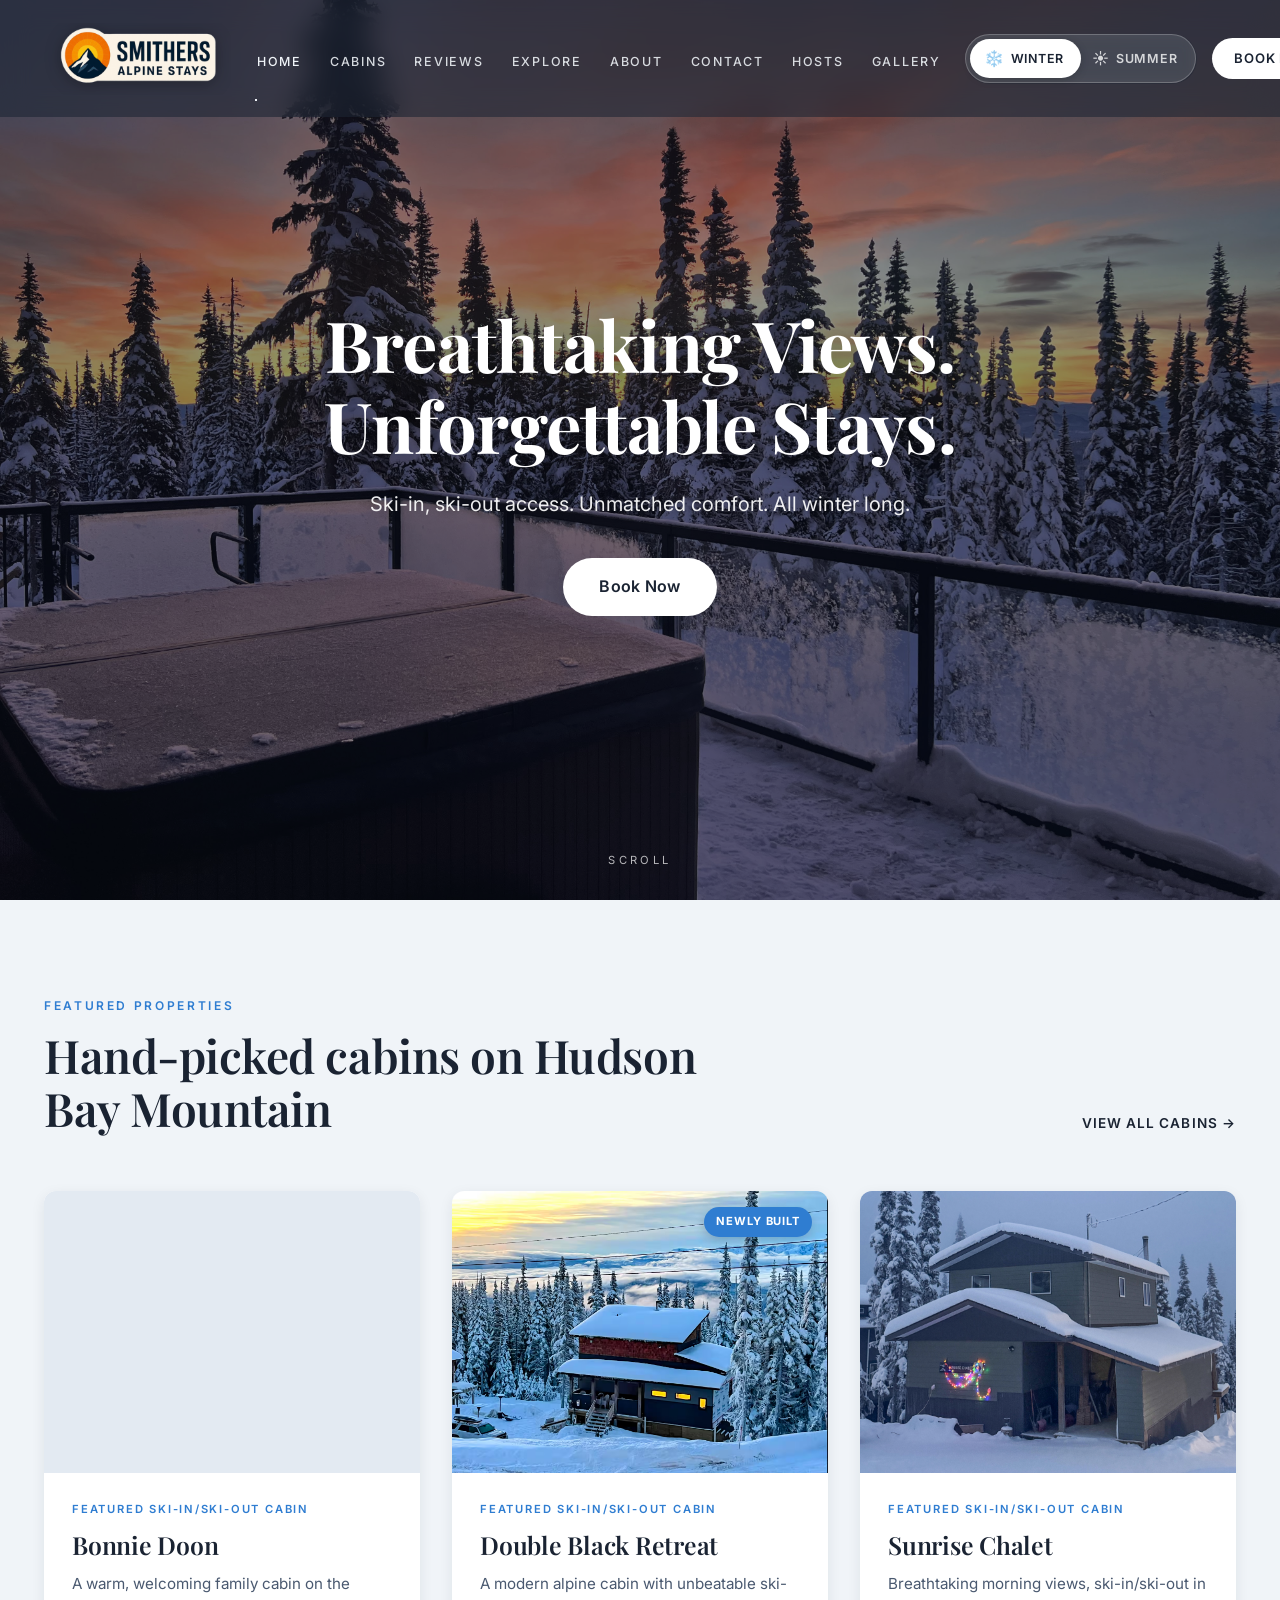
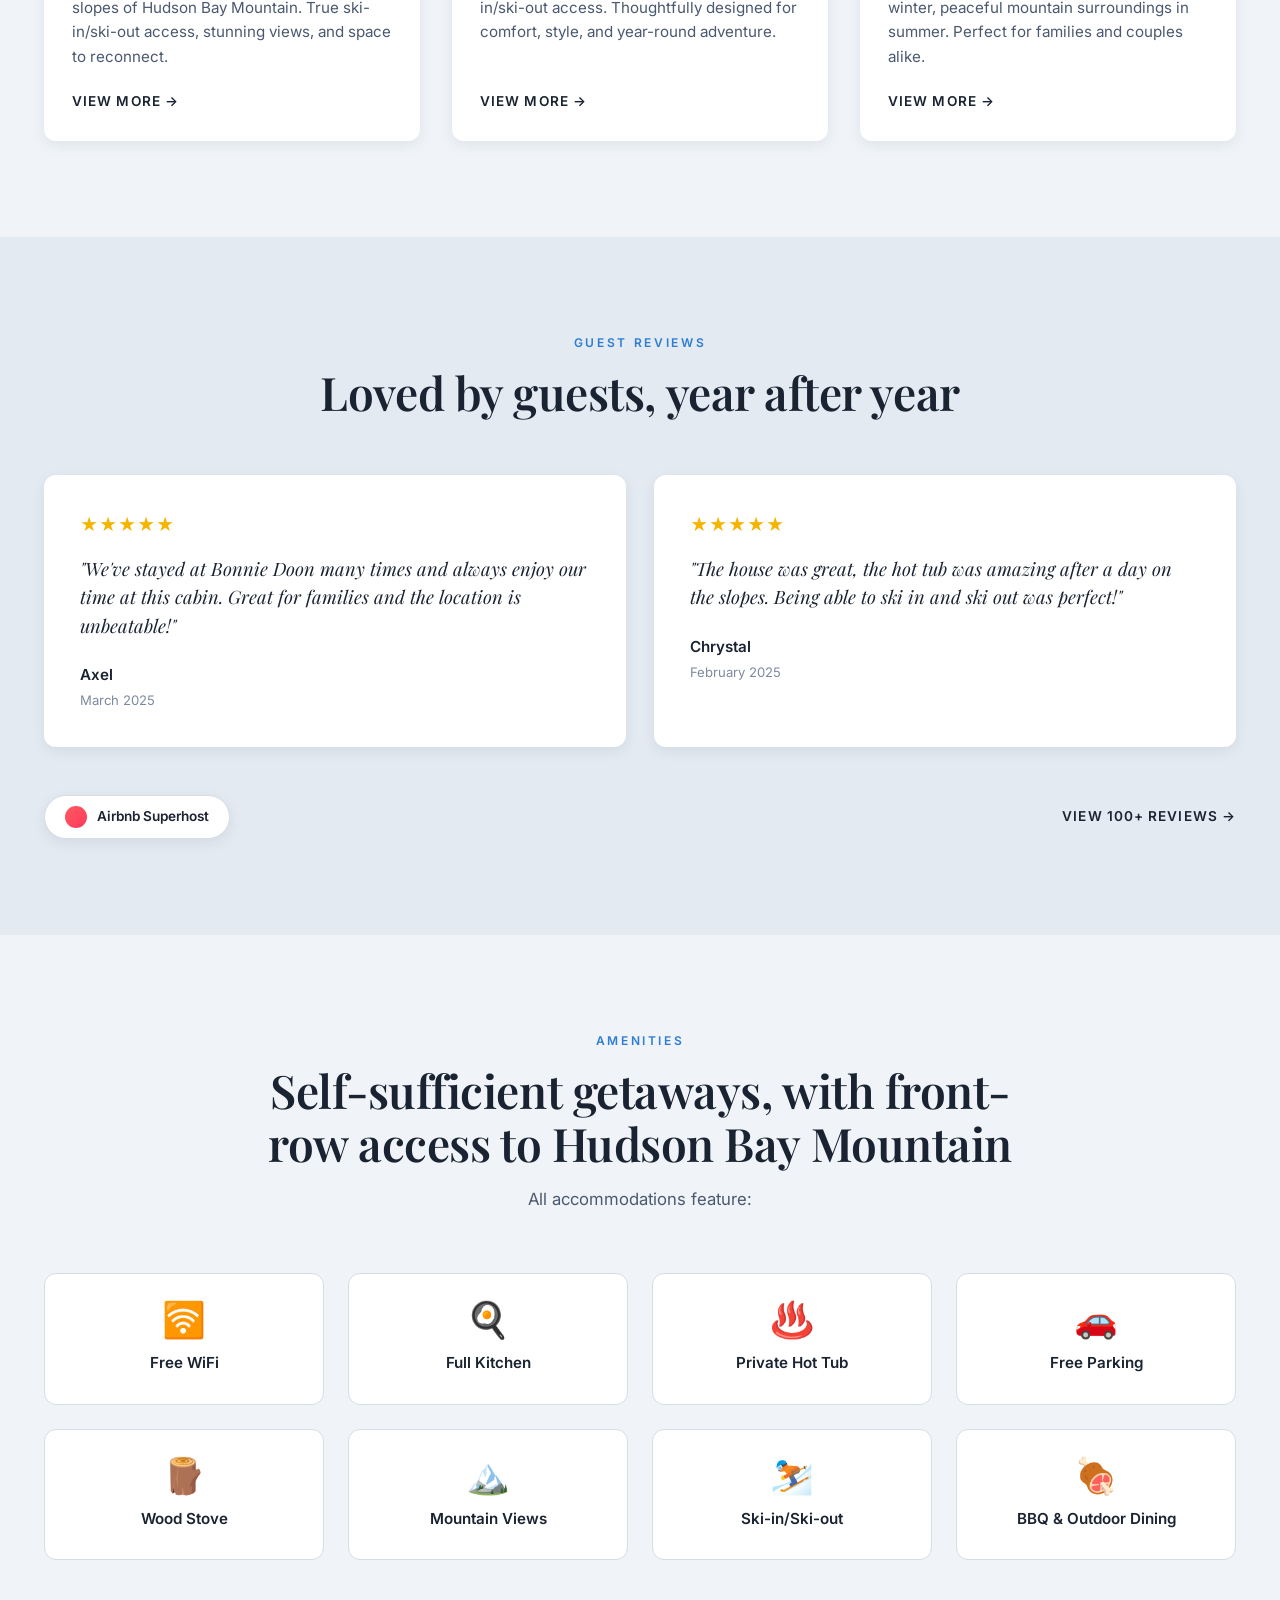
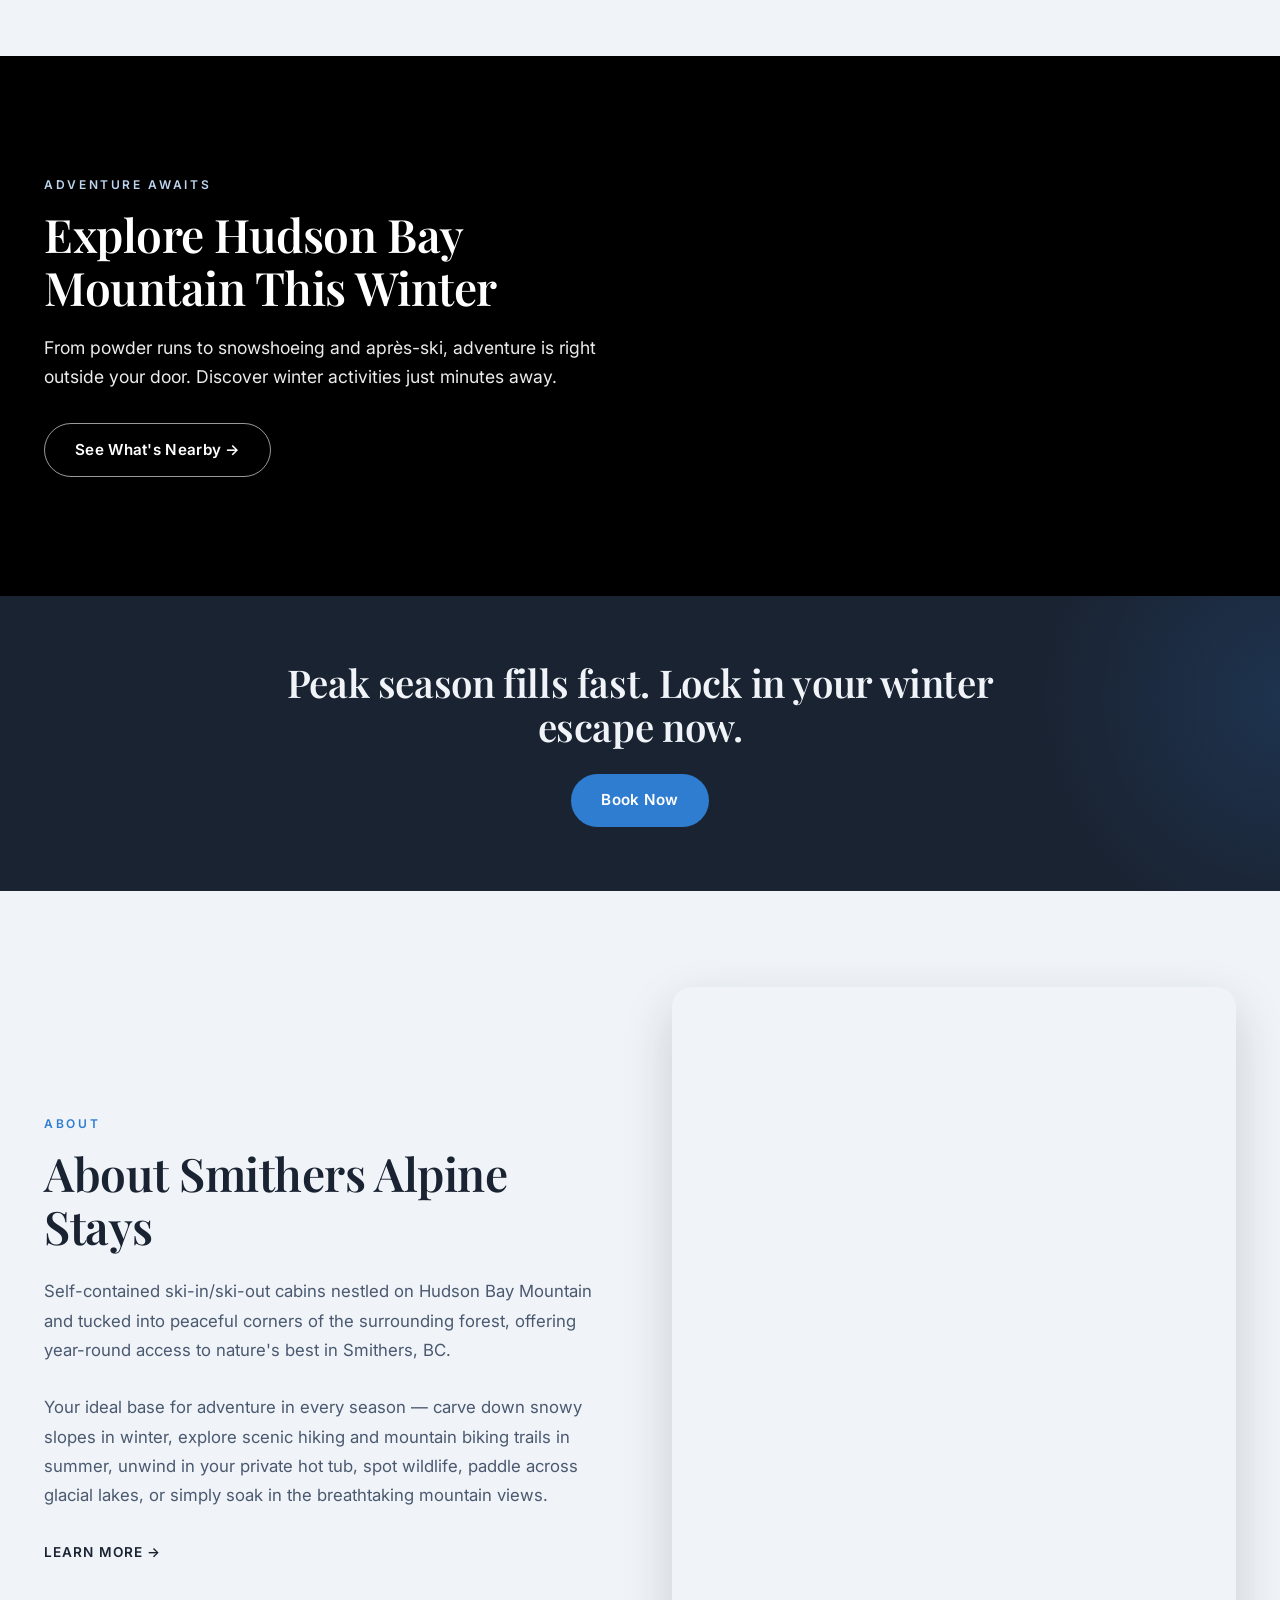
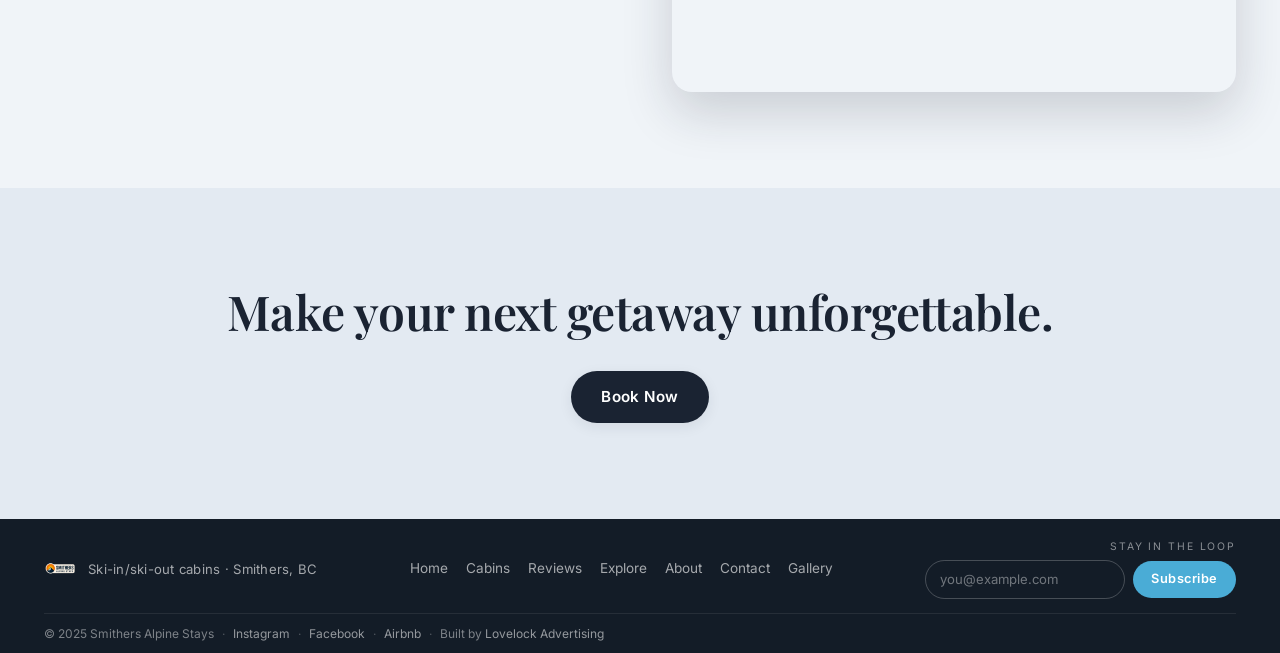
==== commit 35ac859b: "Revert "Place Explore + Connect groups inline and stack brand vertically" This reverts commit 8f8bfd" ====
--- a/index.html
+++ b/index.html
@@ -210,28 +210,15 @@
           <img src="images/logo.png" alt="Smithers Alpine Stays" />
           <span>Ski-in/ski-out cabins &middot; Smithers, BC</span>
         </a>
-        <div class="footer-groups">
-          <div class="footer-group">
-            <span class="footer-group-label">Explore</span>
-            <nav class="footer-group-links" aria-label="Footer navigation">
-              <a href="index.html">Home</a>
-              <a href="cabins.html">Cabins</a>
-              <a href="reviews.html">Reviews</a>
-              <a href="explore.html">Explore</a>
-              <a href="about.html">About</a>
-              <a href="contact.html">Contact</a>
-              <a href="gallery.html">Gallery</a>
-            </nav>
-          </div>
-          <div class="footer-group">
-            <span class="footer-group-label">Connect</span>
-            <nav class="footer-group-links" aria-label="Social links">
-              <a href="#" target="_blank" rel="noopener">Instagram</a>
-              <a href="#" target="_blank" rel="noopener">Facebook</a>
-              <a href="#" target="_blank" rel="noopener">Airbnb</a>
-            </nav>
-          </div>
-        </div>
+        <nav class="footer-nav" aria-label="Footer">
+          <a href="index.html">Home</a>
+          <a href="cabins.html">Cabins</a>
+          <a href="reviews.html">Reviews</a>
+          <a href="explore.html">Explore</a>
+          <a href="about.html">About</a>
+          <a href="contact.html">Contact</a>
+          <a href="gallery.html">Gallery</a>
+        </nav>
         <form class="footer-subscribe" onsubmit="event.preventDefault();">
           <label class="footer-subscribe-label" for="footer-email">Stay in the loop</label>
           <div class="footer-subscribe-row">
@@ -243,6 +230,12 @@
       <div class="footer-bottom">
         <span>&copy; 2025 Smithers Alpine Stays</span>
         <span class="footer-bottom-sep">&middot;</span>
+        <a href="#" target="_blank" rel="noopener">Instagram</a>
+        <span class="footer-bottom-sep">&middot;</span>
+        <a href="#" target="_blank" rel="noopener">Facebook</a>
+        <span class="footer-bottom-sep">&middot;</span>
+        <a href="#" target="_blank" rel="noopener">Airbnb</a>
+        <span class="footer-bottom-sep">&middot;</span>
         <span>Built by <a href="https://lovelockadvertising.com" target="_blank" rel="noopener">Lovelock Advertising</a></span>
       </div>
     </div>
--- a/styles.css
+++ b/styles.css
@@ -1194,13 +1194,13 @@
 .footer {
   background: #131c27;
   color: rgba(255,255,255,0.78);
-  padding: 16px 0 8px;
+  padding: 20px 0 10px;
   font-family: var(--font-body);
   transition: background-color var(--t-base);
 }
 .footer-row {
   display: flex;
-  align-items: flex-start;
+  align-items: center;
   justify-content: space-between;
   gap: 24px;
   flex-wrap: wrap;
@@ -1208,9 +1208,8 @@
 
 .footer-brand {
   display: inline-flex;
-  flex-direction: column;
-  align-items: flex-start;
-  gap: 6px;
+  align-items: center;
+  gap: 12px;
   color: #fff;
   text-decoration: none;
   flex: 0 0 auto;
@@ -1218,42 +1217,26 @@
 .footer-brand img { height: 32px; width: auto; display: block; }
 .footer-brand span {
   color: rgba(255,255,255,0.62);
-  font-size: 0.78rem;
+  font-size: 0.82rem;
   letter-spacing: 0.02em;
   white-space: nowrap;
 }
 
-.footer-groups {
+.footer-nav {
   display: flex;
   flex-wrap: wrap;
-  gap: 16px 36px;
+  gap: 18px;
   flex: 1 1 auto;
   justify-content: center;
 }
-.footer-group {
-  display: flex;
-  flex-direction: column;
-  gap: 6px;
-}
-.footer-group-label {
-  font-size: 0.65rem;
-  letter-spacing: 0.18em;
-  text-transform: uppercase;
-  color: rgba(255,255,255,0.5);
-}
-.footer-group-links {
-  display: flex;
-  flex-wrap: wrap;
-  gap: 4px 14px;
-}
-.footer-group-links a {
+.footer-nav a {
   color: rgba(255,255,255,0.62);
   font-size: 0.85rem;
   text-decoration: none;
   transition: color var(--t-fast);
   white-space: nowrap;
 }
-.footer-group-links a:hover { color: #fff; }
+.footer-nav a:hover { color: #fff; }
 
 .footer-subscribe {
   display: flex;
@@ -1308,8 +1291,8 @@
 .footer-subscribe button:active { transform: translateY(1px); }
 
 .footer-bottom {
-  margin-top: 12px;
-  padding-top: 8px;
+  margin-top: 14px;
+  padding-top: 10px;
   border-top: 1px solid rgba(255,255,255,0.08);
   display: flex;
   flex-wrap: wrap;
@@ -1327,12 +1310,16 @@
 .footer-bottom-sep { color: rgba(255,255,255,0.25); }
 
 @media (max-width: 768px) {
-  .footer { padding: 14px 0 8px; }
-  .footer-row { gap: 14px; flex-direction: column; align-items: stretch; }
-  .footer-brand { align-items: flex-start; }
-  .footer-groups { justify-content: flex-start; gap: 14px 32px; }
-  .footer-group-links { gap: 6px 14px; }
-  .footer-group-links a { font-size: 0.9rem; }
+  .footer { padding: 18px 0 10px; }
+  .footer-row { gap: 16px; flex-direction: column; align-items: stretch; }
+  .footer-brand { justify-content: flex-start; }
+  .footer-nav {
+    display: grid;
+    grid-template-columns: 1fr 1fr;
+    gap: 10px 16px;
+    justify-content: start;
+  }
+  .footer-nav a { font-size: 0.9rem; }
   .footer-subscribe { align-items: stretch; }
   .footer-subscribe-row { width: 100%; }
   .footer-subscribe input[type="email"] { flex: 1; width: auto; }
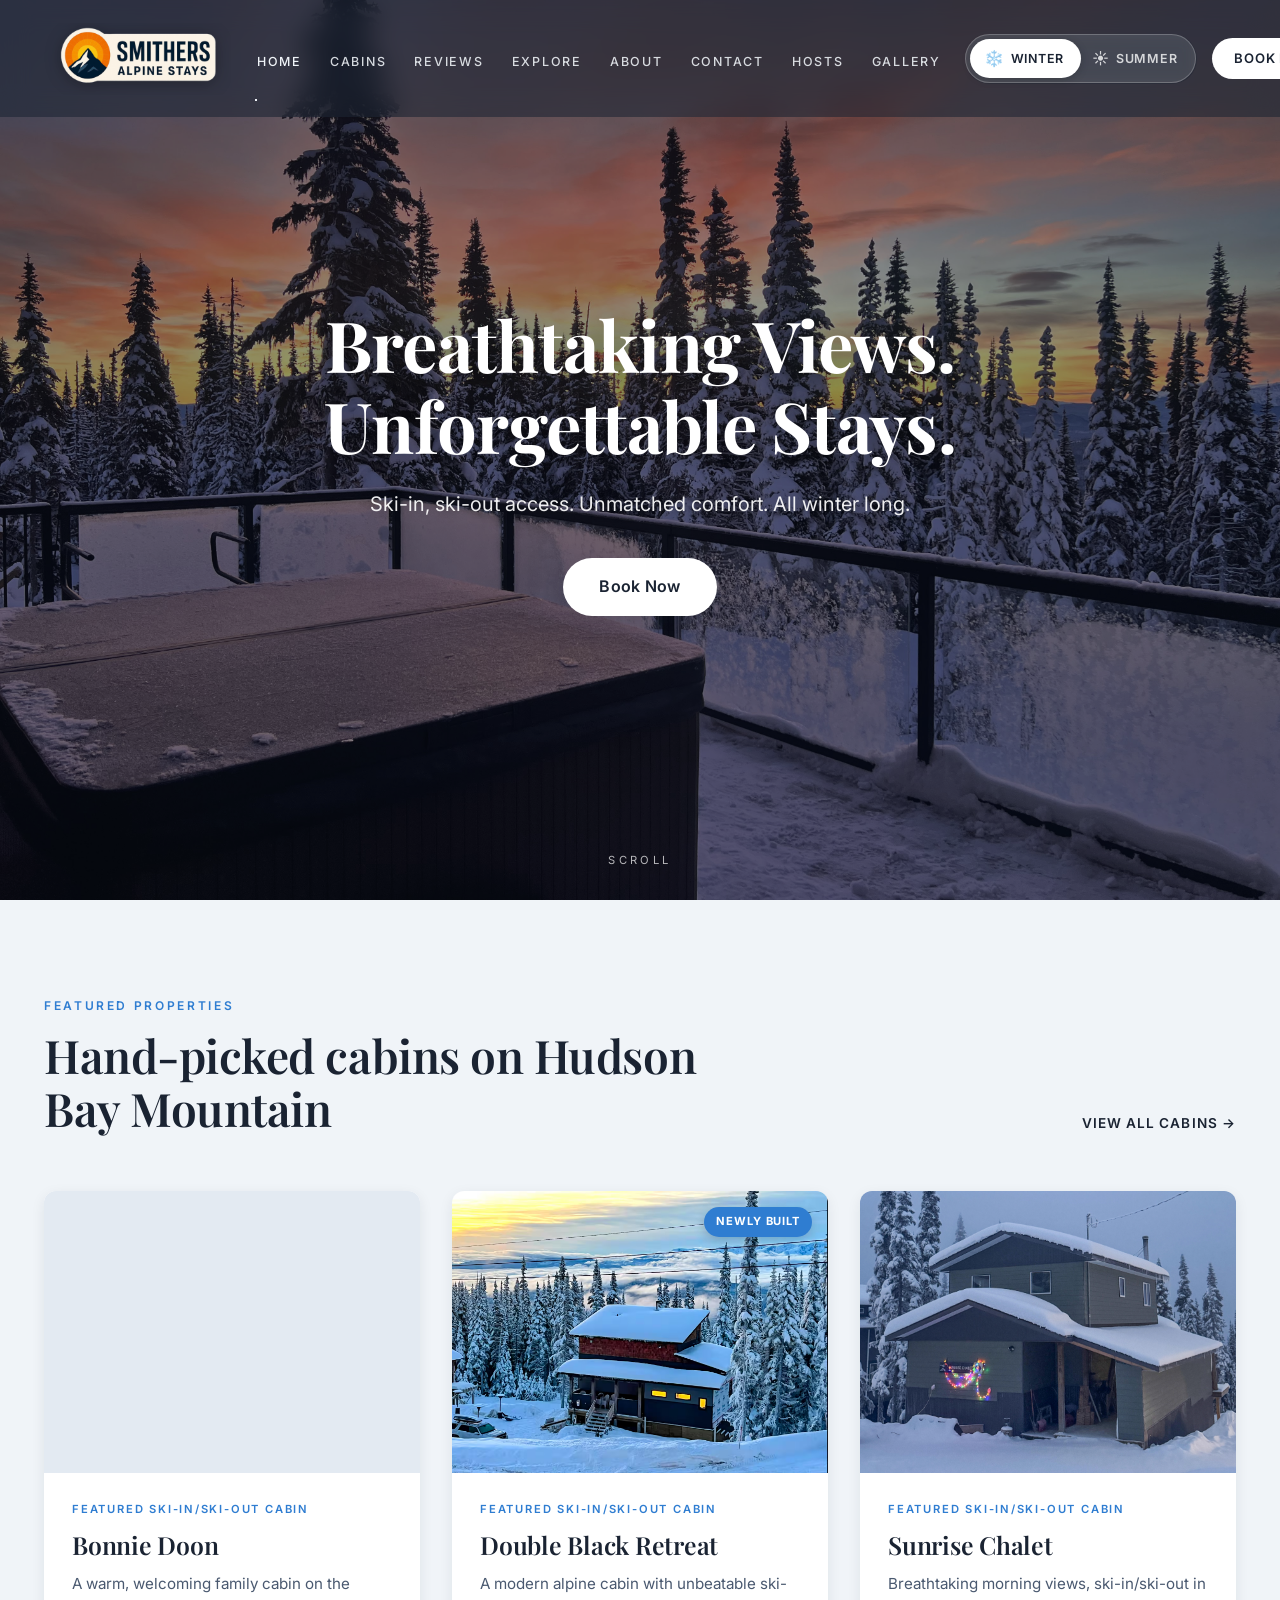
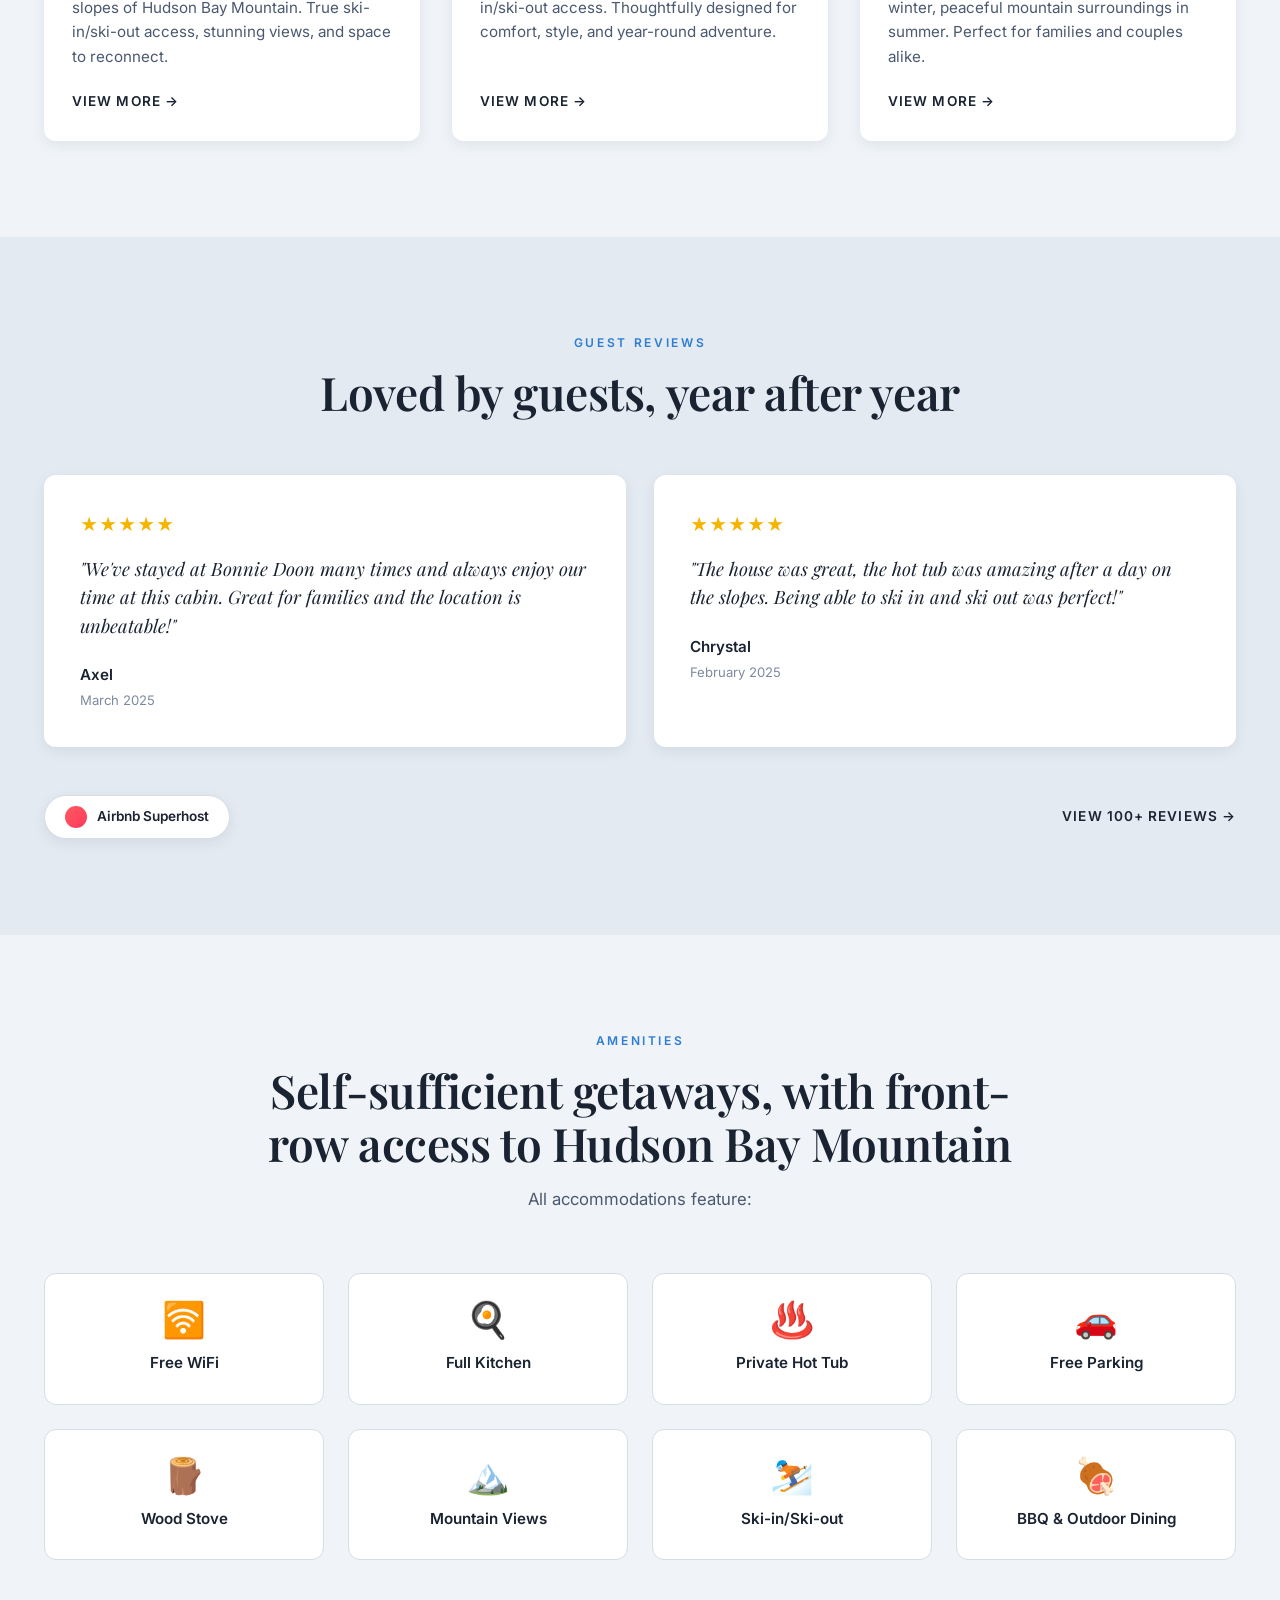
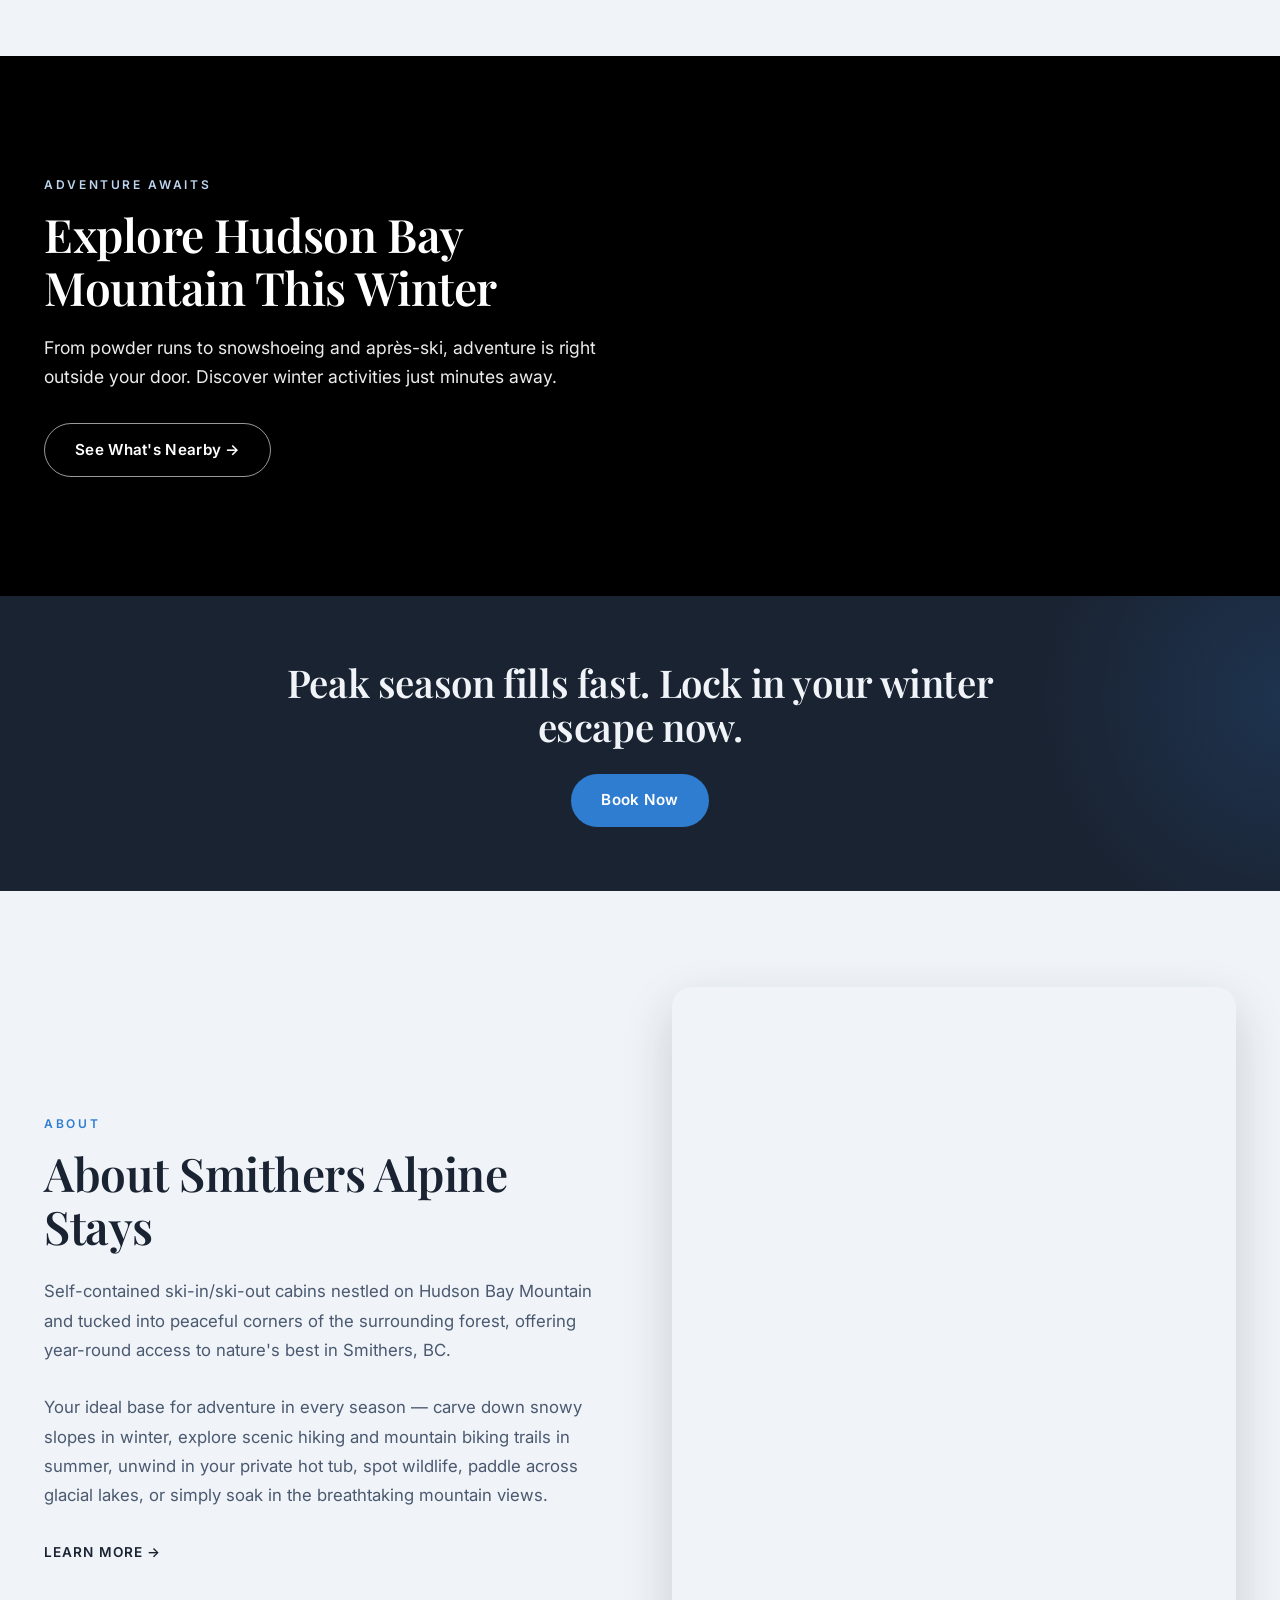
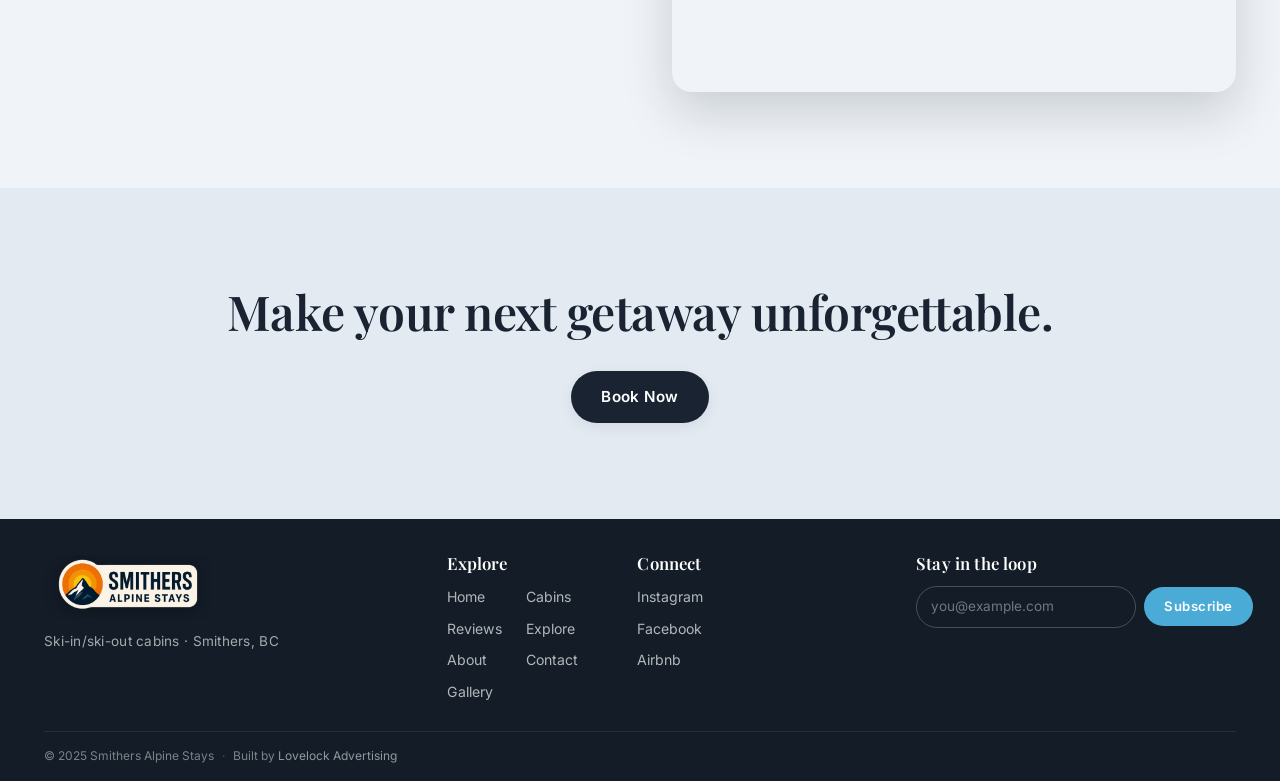
==== commit ba2550a5: "Enlarge logo and lay out footer in proper labeled columns - Brand stacks vertically: bigger 64px log" ====
--- a/index.html
+++ b/index.html
@@ -207,20 +207,33 @@
     <div class="container">
       <div class="footer-row">
         <a class="footer-brand" href="index.html">
-          <img src="images/logo.png" alt="Smithers Alpine Stays" />
+          <span class="footer-logo"><img src="images/logo.png" alt="Smithers Alpine Stays" /></span>
           <span>Ski-in/ski-out cabins &middot; Smithers, BC</span>
         </a>
-        <nav class="footer-nav" aria-label="Footer">
-          <a href="index.html">Home</a>
-          <a href="cabins.html">Cabins</a>
-          <a href="reviews.html">Reviews</a>
-          <a href="explore.html">Explore</a>
-          <a href="about.html">About</a>
-          <a href="contact.html">Contact</a>
-          <a href="gallery.html">Gallery</a>
-        </nav>
+        <div class="footer-groups">
+          <div class="footer-group">
+            <h4 class="footer-group-label">Explore</h4>
+            <nav class="footer-group-links is-grid" aria-label="Footer navigation">
+              <a href="index.html">Home</a>
+              <a href="cabins.html">Cabins</a>
+              <a href="reviews.html">Reviews</a>
+              <a href="explore.html">Explore</a>
+              <a href="about.html">About</a>
+              <a href="contact.html">Contact</a>
+              <a href="gallery.html">Gallery</a>
+            </nav>
+          </div>
+          <div class="footer-group">
+            <h4 class="footer-group-label">Connect</h4>
+            <nav class="footer-group-links" aria-label="Social links">
+              <a href="#" target="_blank" rel="noopener">Instagram</a>
+              <a href="#" target="_blank" rel="noopener">Facebook</a>
+              <a href="#" target="_blank" rel="noopener">Airbnb</a>
+            </nav>
+          </div>
+        </div>
         <form class="footer-subscribe" onsubmit="event.preventDefault();">
-          <label class="footer-subscribe-label" for="footer-email">Stay in the loop</label>
+          <h4 class="footer-subscribe-label">Stay in the loop</h4>
           <div class="footer-subscribe-row">
             <input id="footer-email" type="email" placeholder="you@example.com" aria-label="Email address" required />
             <button type="submit">Subscribe</button>
@@ -230,12 +243,6 @@
       <div class="footer-bottom">
         <span>&copy; 2025 Smithers Alpine Stays</span>
         <span class="footer-bottom-sep">&middot;</span>
-        <a href="#" target="_blank" rel="noopener">Instagram</a>
-        <span class="footer-bottom-sep">&middot;</span>
-        <a href="#" target="_blank" rel="noopener">Facebook</a>
-        <span class="footer-bottom-sep">&middot;</span>
-        <a href="#" target="_blank" rel="noopener">Airbnb</a>
-        <span class="footer-bottom-sep">&middot;</span>
         <span>Built by <a href="https://lovelockadvertising.com" target="_blank" rel="noopener">Lovelock Advertising</a></span>
       </div>
     </div>
--- a/styles.css
+++ b/styles.css
@@ -1194,62 +1194,106 @@
 .footer {
   background: #131c27;
   color: rgba(255,255,255,0.78);
-  padding: 20px 0 10px;
+  padding: 36px 0 16px;
   font-family: var(--font-body);
   transition: background-color var(--t-base);
 }
 .footer-row {
   display: flex;
-  align-items: center;
+  align-items: flex-start;
   justify-content: space-between;
-  gap: 24px;
+  gap: 40px;
   flex-wrap: wrap;
 }
 
 .footer-brand {
   display: inline-flex;
-  align-items: center;
+  flex-direction: column;
+  align-items: flex-start;
   gap: 12px;
   color: #fff;
   text-decoration: none;
   flex: 0 0 auto;
 }
-.footer-brand img { height: 32px; width: auto; display: block; }
+.footer-logo {
+  position: relative;
+  display: block;
+  height: 64px;
+  width: 166px;
+  overflow: hidden;
+}
+.footer-logo img {
+  position: absolute;
+  height: 240%;
+  width: auto;
+  top: 50%;
+  left: 50%;
+  transform: translate(-50%, -50%);
+  filter: drop-shadow(0 2px 8px rgba(0,0,0,0.3));
+  pointer-events: none;
+}
 .footer-brand span {
   color: rgba(255,255,255,0.62);
-  font-size: 0.82rem;
+  font-size: 0.85rem;
   letter-spacing: 0.02em;
   white-space: nowrap;
 }
 
-.footer-nav {
+.footer-groups {
   display: flex;
   flex-wrap: wrap;
-  gap: 18px;
+  gap: 24px 56px;
   flex: 1 1 auto;
   justify-content: center;
 }
-.footer-nav a {
-  color: rgba(255,255,255,0.62);
-  font-size: 0.85rem;
+.footer-group {
+  display: flex;
+  flex-direction: column;
+  gap: 14px;
+  min-width: 110px;
+}
+.footer-group-label {
+  font-family: var(--font-head);
+  font-size: 1.05rem;
+  font-weight: 600;
+  color: #fff;
+  letter-spacing: 0.01em;
+  line-height: 1;
+}
+.footer-group-links {
+  display: flex;
+  flex-direction: column;
+  gap: 9px;
+}
+.footer-group-links.is-grid {
+  display: grid;
+  grid-template-columns: 1fr 1fr;
+  gap: 9px 24px;
+}
+.footer-group-links a {
+  color: rgba(255,255,255,0.68);
+  font-size: 0.88rem;
   text-decoration: none;
   transition: color var(--t-fast);
   white-space: nowrap;
 }
-.footer-nav a:hover { color: #fff; }
+.footer-group-links a:hover { color: #fff; }
 
 .footer-subscribe {
   display: flex;
   flex-direction: column;
-  align-items: flex-end;
-  gap: 4px;
+  align-items: stretch;
+  gap: 14px;
   flex: 0 0 auto;
+  max-width: 320px;
 }
 .footer-subscribe-label {
-  font-size: 0.65rem;
-  letter-spacing: 0.18em;
-  text-transform: uppercase;
-  color: rgba(255,255,255,0.5);
+  font-family: var(--font-head);
+  font-size: 1.05rem;
+  font-weight: 600;
+  color: #fff;
+  letter-spacing: 0.01em;
+  line-height: 1;
 }
 .footer-subscribe-row {
   display: flex;
@@ -1257,10 +1301,10 @@
   align-items: center;
 }
 .footer-subscribe input[type="email"] {
-  width: 200px;
-  padding: 8px 14px;
+  width: 220px;
+  padding: 9px 14px;
   font: inherit;
-  font-size: 0.82rem;
+  font-size: 0.85rem;
   color: #fff;
   background: transparent;
   border: 1px solid rgba(255,255,255,0.22);
@@ -1274,9 +1318,9 @@
   background: rgba(255,255,255,0.04);
 }
 .footer-subscribe button {
-  padding: 8px 18px;
+  padding: 9px 20px;
   font: inherit;
-  font-size: 0.8rem;
+  font-size: 0.82rem;
   font-weight: 600;
   letter-spacing: 0.04em;
   color: #fff;
@@ -1291,8 +1335,8 @@
 .footer-subscribe button:active { transform: translateY(1px); }
 
 .footer-bottom {
-  margin-top: 14px;
-  padding-top: 10px;
+  margin-top: 28px;
+  padding-top: 14px;
   border-top: 1px solid rgba(255,255,255,0.08);
   display: flex;
   flex-wrap: wrap;
@@ -1310,17 +1354,12 @@
 .footer-bottom-sep { color: rgba(255,255,255,0.25); }
 
 @media (max-width: 768px) {
-  .footer { padding: 18px 0 10px; }
-  .footer-row { gap: 16px; flex-direction: column; align-items: stretch; }
-  .footer-brand { justify-content: flex-start; }
-  .footer-nav {
-    display: grid;
-    grid-template-columns: 1fr 1fr;
-    gap: 10px 16px;
-    justify-content: start;
-  }
-  .footer-nav a { font-size: 0.9rem; }
-  .footer-subscribe { align-items: stretch; }
+  .footer { padding: 28px 0 14px; }
+  .footer-row { gap: 24px; flex-direction: column; align-items: stretch; }
+  .footer-brand { align-items: flex-start; }
+  .footer-groups { justify-content: flex-start; gap: 20px 40px; }
+  .footer-group-links.is-grid { grid-template-columns: 1fr 1fr; gap: 9px 18px; }
+  .footer-subscribe { align-items: stretch; max-width: none; }
   .footer-subscribe-row { width: 100%; }
   .footer-subscribe input[type="email"] { flex: 1; width: auto; }
 }
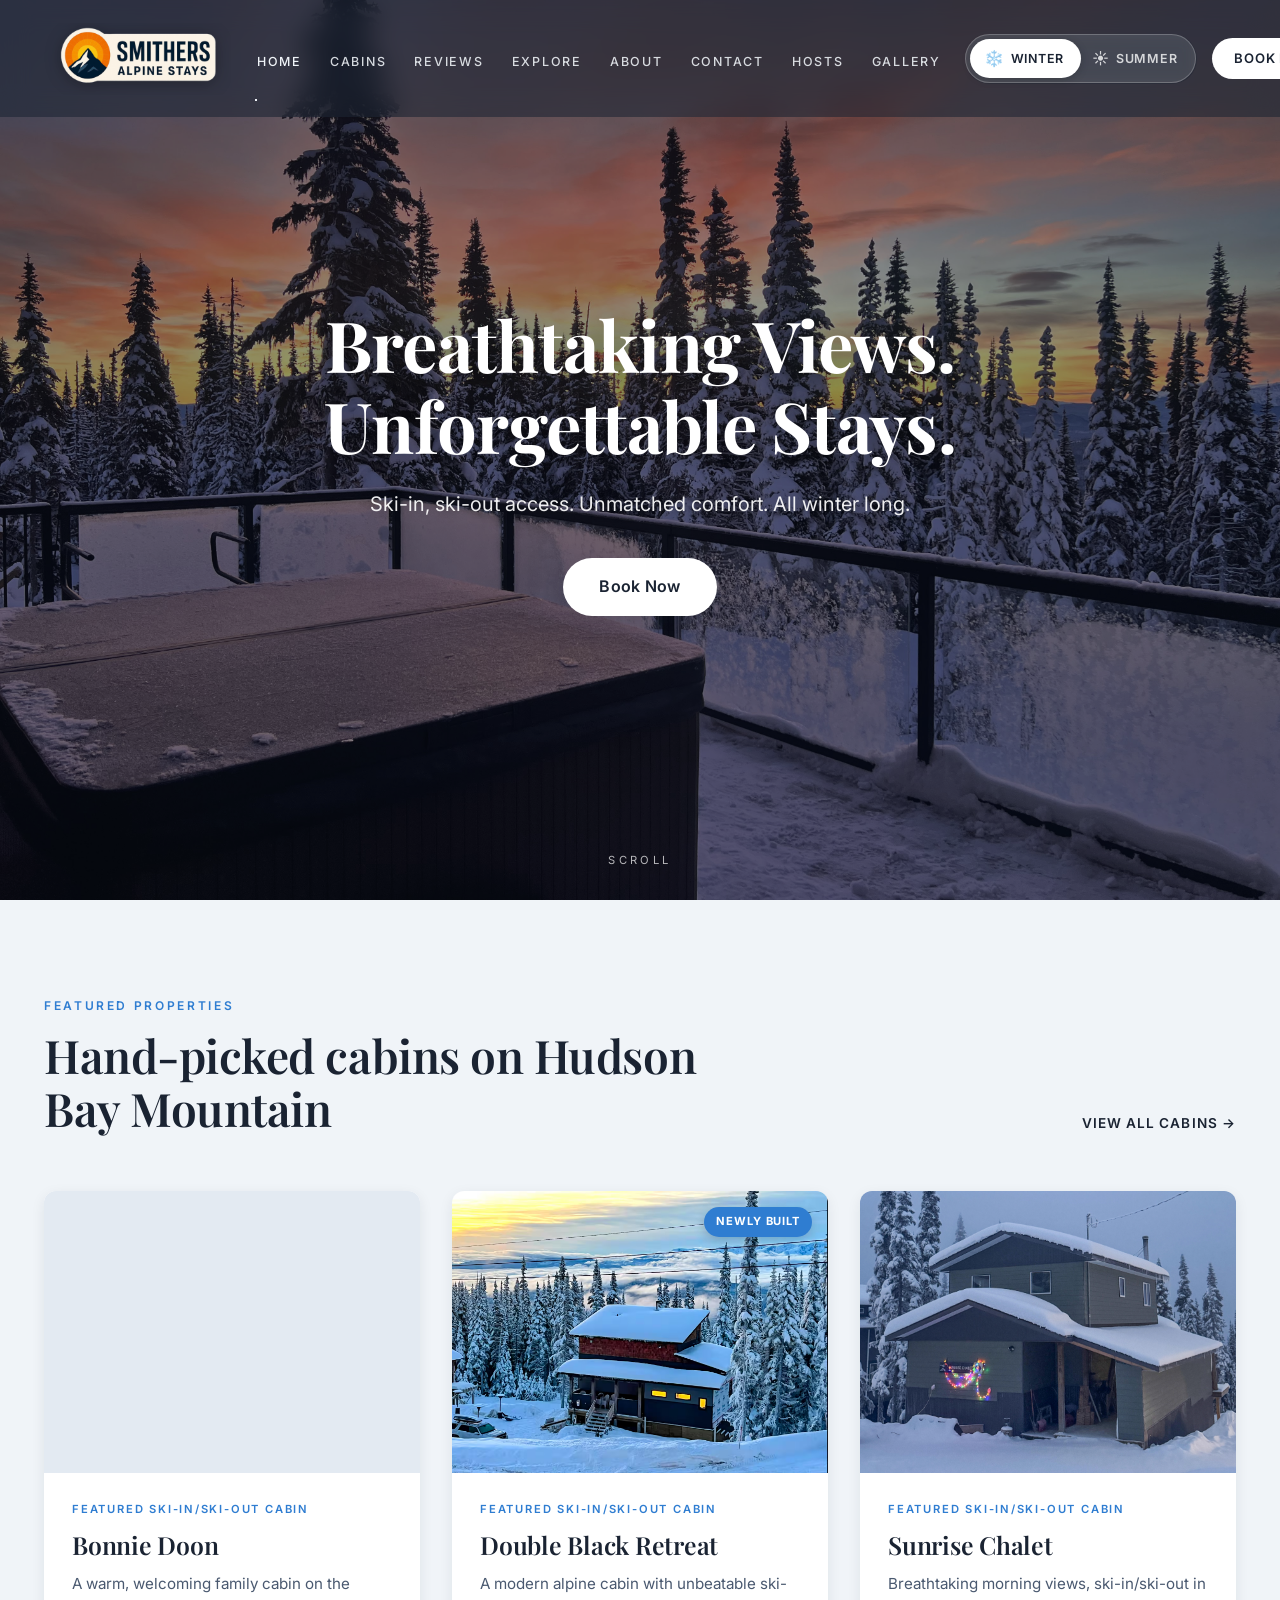
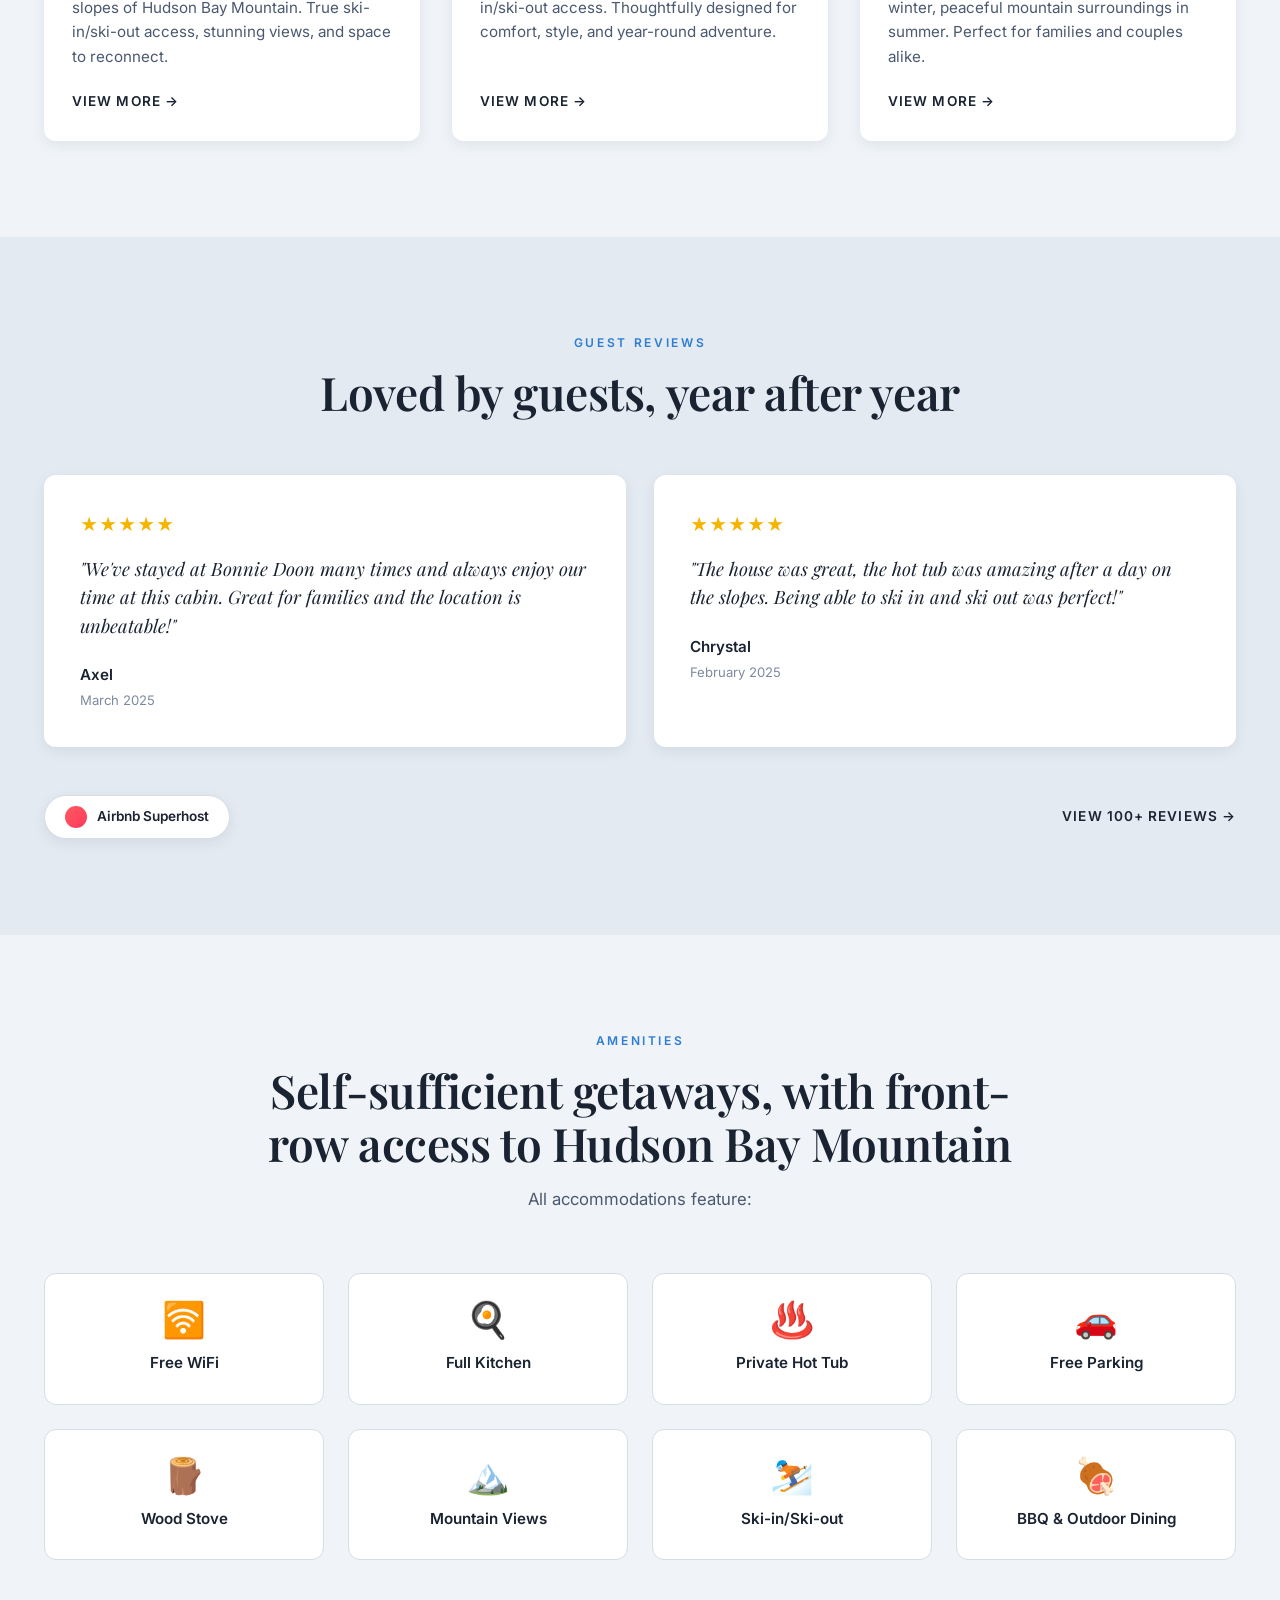
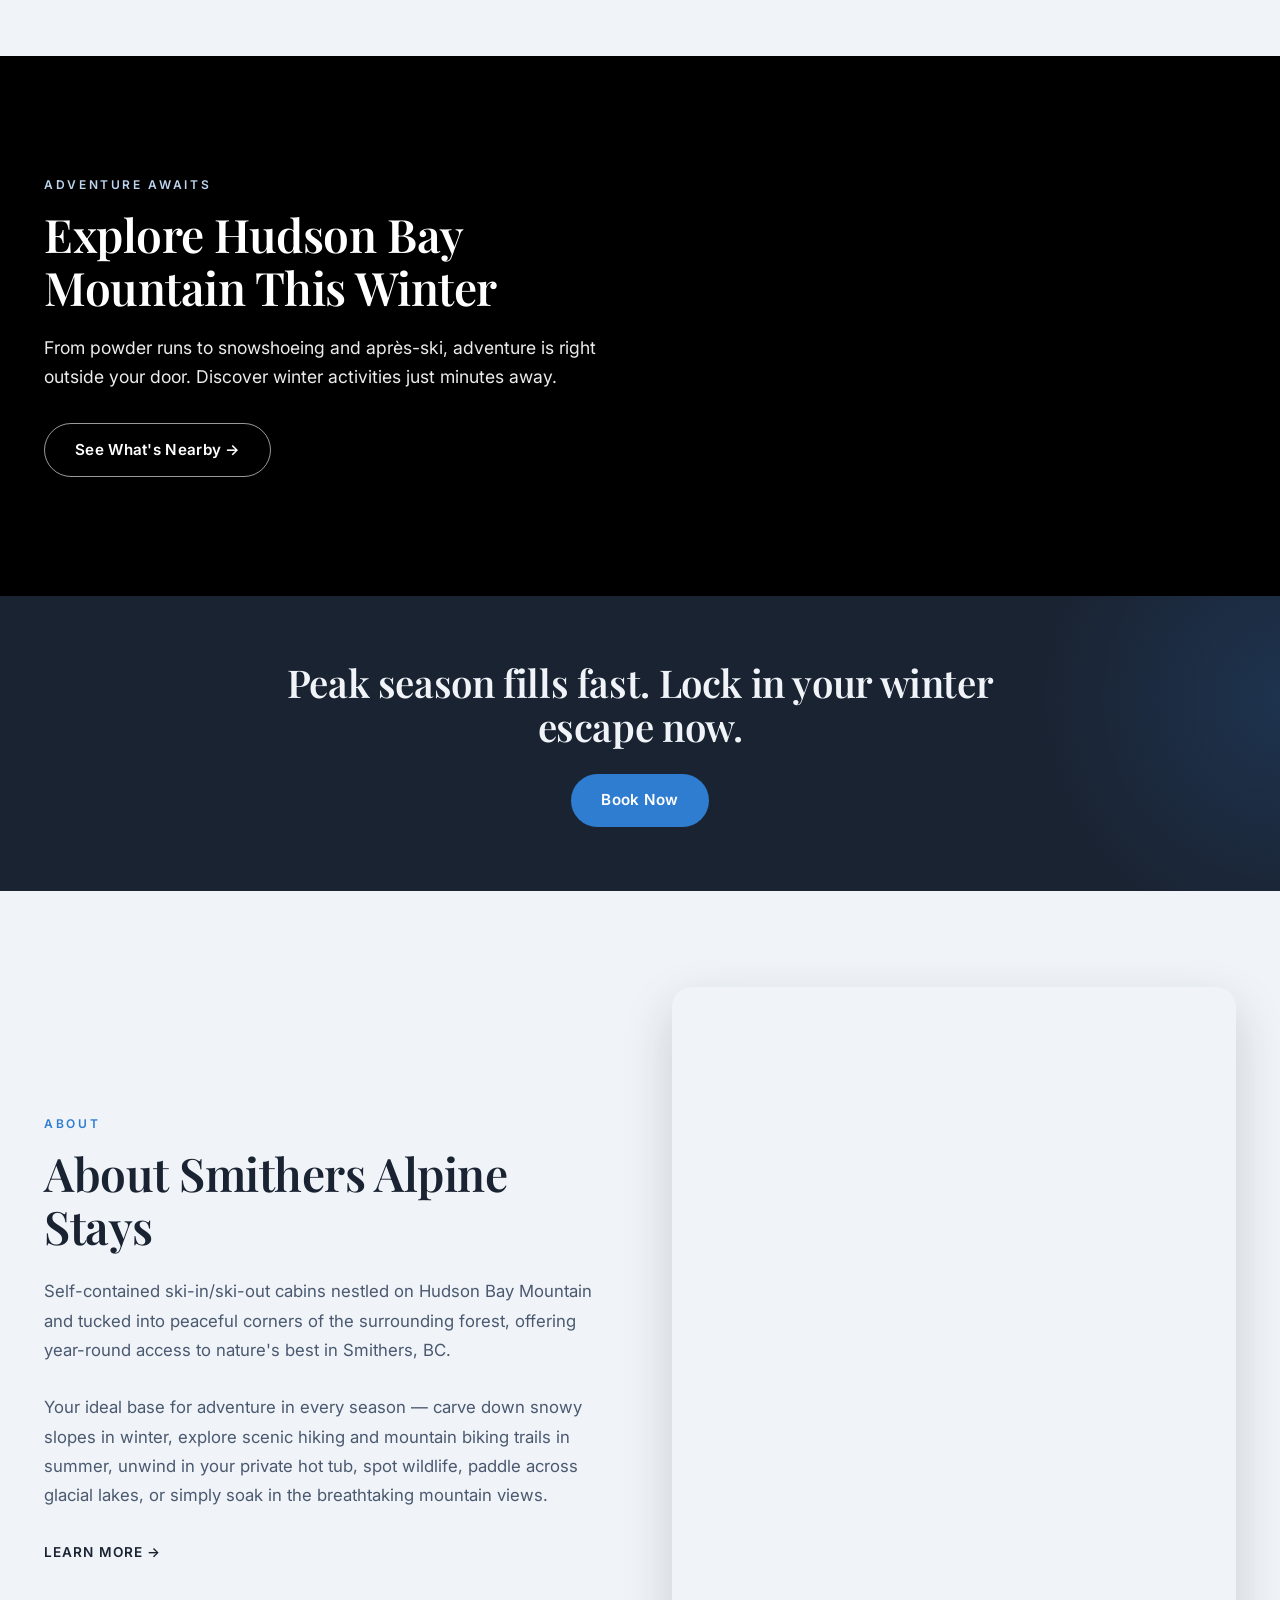
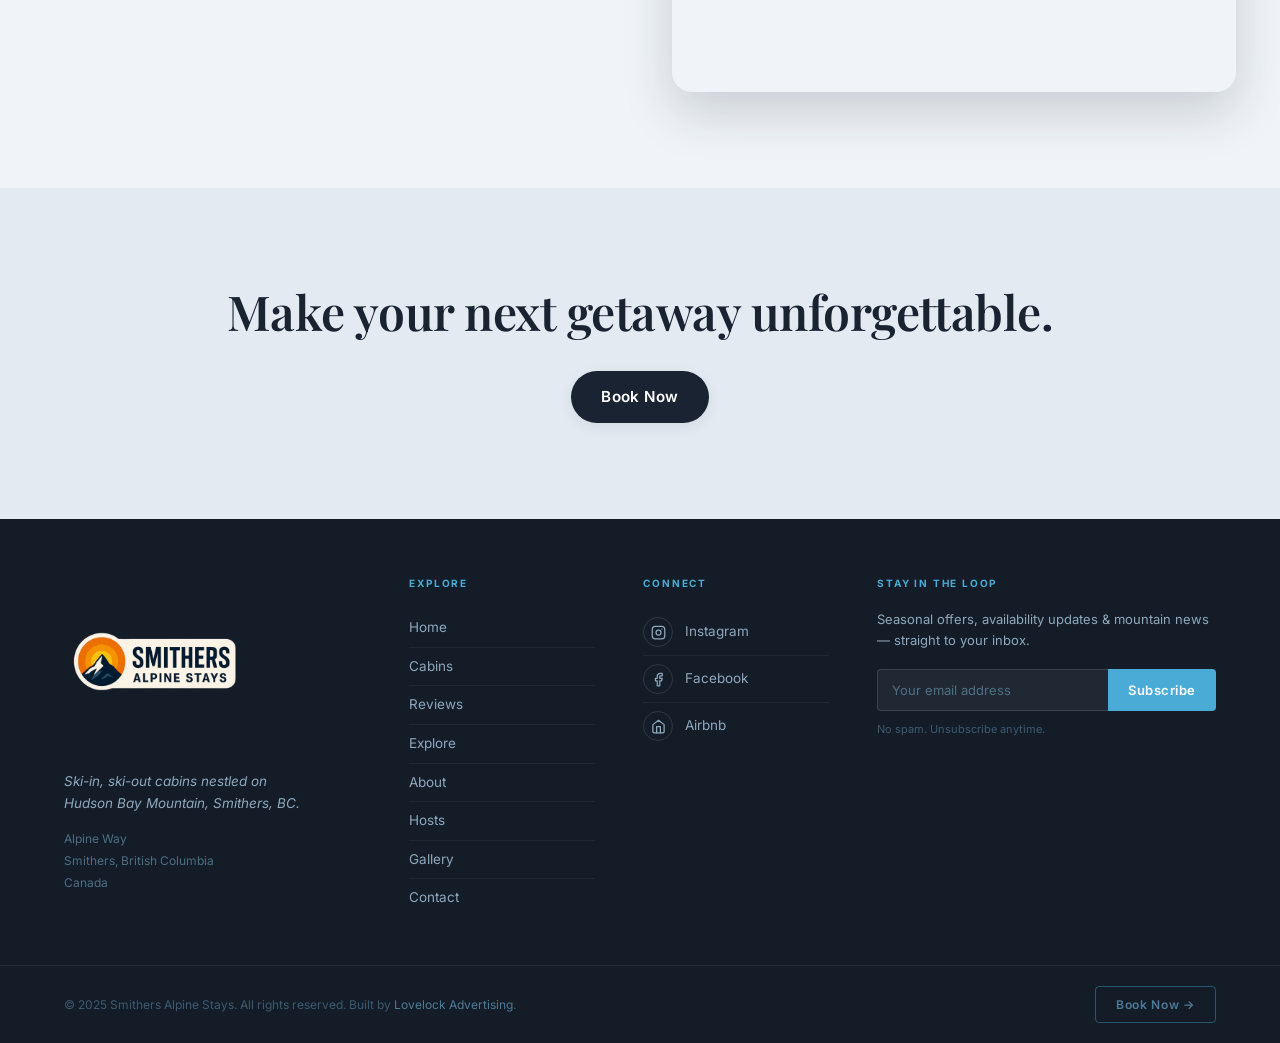
==== commit 22442830: "Replace footer with sas-footer 4-column design across all pages - New 4-column footer layout (brand+" ====
--- a/index.html
+++ b/index.html
@@ -203,48 +203,89 @@
   </section>
 
   <!-- ================ FOOTER ================ -->
-  <footer class="footer">
-    <div class="container">
-      <div class="footer-row">
-        <a class="footer-brand" href="index.html">
-          <span class="footer-logo"><img src="images/logo.png" alt="Smithers Alpine Stays" /></span>
-          <span>Ski-in/ski-out cabins &middot; Smithers, BC</span>
+  <footer class="sas-footer">
+    <div class="sas-footer-main">
+
+      <div>
+        <a href="index.html">
+          <img class="sas-footer-logo" src="images/logo.png" alt="Smithers Alpine Stays" />
         </a>
-        <div class="footer-groups">
-          <div class="footer-group">
-            <h4 class="footer-group-label">Explore</h4>
-            <nav class="footer-group-links is-grid" aria-label="Footer navigation">
-              <a href="index.html">Home</a>
-              <a href="cabins.html">Cabins</a>
-              <a href="reviews.html">Reviews</a>
-              <a href="explore.html">Explore</a>
-              <a href="about.html">About</a>
-              <a href="contact.html">Contact</a>
-              <a href="gallery.html">Gallery</a>
-            </nav>
-          </div>
-          <div class="footer-group">
-            <h4 class="footer-group-label">Connect</h4>
-            <nav class="footer-group-links" aria-label="Social links">
-              <a href="#" target="_blank" rel="noopener">Instagram</a>
-              <a href="#" target="_blank" rel="noopener">Facebook</a>
-              <a href="#" target="_blank" rel="noopener">Airbnb</a>
-            </nav>
-          </div>
-        </div>
-        <form class="footer-subscribe" onsubmit="event.preventDefault();">
-          <h4 class="footer-subscribe-label">Stay in the loop</h4>
-          <div class="footer-subscribe-row">
-            <input id="footer-email" type="email" placeholder="you@example.com" aria-label="Email address" required />
-            <button type="submit">Subscribe</button>
-          </div>
-        </form>
-      </div>
-      <div class="footer-bottom">
-        <span>&copy; 2025 Smithers Alpine Stays</span>
-        <span class="footer-bottom-sep">&middot;</span>
-        <span>Built by <a href="https://lovelockadvertising.com" target="_blank" rel="noopener">Lovelock Advertising</a></span>
-      </div>
+        <p class="sas-footer-tagline">Ski-in, ski-out cabins nestled on<br>Hudson Bay Mountain, Smithers, BC.</p>
+        <address class="sas-footer-address">
+          Alpine Way<br>
+          Smithers, British Columbia<br>
+          Canada
+        </address>
+      </div>
+
+      <div>
+        <p class="sas-footer-col-heading">Explore</p>
+        <ul class="sas-footer-nav">
+          <li><a href="index.html">Home <span class="sas-arrow">&rsaquo;</span></a></li>
+          <li><a href="cabins.html">Cabins <span class="sas-arrow">&rsaquo;</span></a></li>
+          <li><a href="reviews.html">Reviews <span class="sas-arrow">&rsaquo;</span></a></li>
+          <li><a href="explore.html">Explore <span class="sas-arrow">&rsaquo;</span></a></li>
+          <li><a href="about.html">About <span class="sas-arrow">&rsaquo;</span></a></li>
+          <li><a href="hosts.html">Hosts <span class="sas-arrow">&rsaquo;</span></a></li>
+          <li><a href="gallery.html">Gallery <span class="sas-arrow">&rsaquo;</span></a></li>
+          <li><a href="contact.html">Contact <span class="sas-arrow">&rsaquo;</span></a></li>
+        </ul>
+      </div>
+
+      <div>
+        <p class="sas-footer-col-heading">Connect</p>
+        <ul class="sas-footer-connect">
+          <li>
+            <a href="#" target="_blank" rel="noopener">
+              <span class="sas-connect-icon">
+                <svg width="15" height="15" viewBox="0 0 24 24" fill="none" stroke="#8fa8be" stroke-width="2" stroke-linecap="round" stroke-linejoin="round">
+                  <rect x="2" y="2" width="20" height="20" rx="5"/>
+                  <circle cx="12" cy="12" r="4"/>
+                  <circle cx="17.5" cy="6.5" r="1" fill="#8fa8be" stroke="none"/>
+                </svg>
+              </span>
+              Instagram
+            </a>
+          </li>
+          <li>
+            <a href="#" target="_blank" rel="noopener">
+              <span class="sas-connect-icon">
+                <svg width="15" height="15" viewBox="0 0 24 24" fill="none" stroke="#8fa8be" stroke-width="2" stroke-linecap="round" stroke-linejoin="round">
+                  <path d="M18 2h-3a5 5 0 0 0-5 5v3H7v4h3v8h4v-8h3l1-4h-4V7a1 1 0 0 1 1-1h3z"/>
+                </svg>
+              </span>
+              Facebook
+            </a>
+          </li>
+          <li>
+            <a href="#" target="_blank" rel="noopener">
+              <span class="sas-connect-icon">
+                <svg width="15" height="15" viewBox="0 0 24 24" fill="none" stroke="#8fa8be" stroke-width="2" stroke-linecap="round" stroke-linejoin="round">
+                  <path d="M3 9l9-7 9 7v11a2 2 0 0 1-2 2H5a2 2 0 0 1-2-2z"/>
+                  <polyline points="9 22 9 12 15 12 15 22"/>
+                </svg>
+              </span>
+              Airbnb
+            </a>
+          </li>
+        </ul>
+      </div>
+
+      <div>
+        <p class="sas-footer-col-heading">Stay in the loop</p>
+        <p class="sas-subscribe-copy">Seasonal offers, availability updates &amp; mountain news &mdash; straight to your inbox.</p>
+        <div class="sas-subscribe-row">
+          <input class="sas-subscribe-input" type="email" placeholder="Your email address" aria-label="Email address" />
+          <button class="sas-subscribe-btn" type="button">Subscribe</button>
+        </div>
+        <p class="sas-subscribe-note">No spam. Unsubscribe anytime.</p>
+      </div>
+
+    </div>
+
+    <div class="sas-footer-bar">
+      <p>&copy; 2025 Smithers Alpine Stays. All rights reserved. Built by <a href="https://lovelockadvertising.com" target="_blank" rel="noopener">Lovelock Advertising</a>.</p>
+      <a class="sas-footer-book-btn" href="https://secure.webrez.com/hotel/4262" target="_blank" rel="noopener">Book Now &rarr;</a>
     </div>
   </footer>
 
--- a/styles.css
+++ b/styles.css
@@ -1372,3 +1372,210 @@
 
 /* a11y */
 :focus-visible { outline: 2px solid var(--color-accent); outline-offset: 3px; border-radius: 4px; }
+
+/* ================================
+   FOOTER (sas-footer)
+   ================================ */
+footer.sas-footer {
+  background: #131c27;
+  color: #c8d4e0;
+  font-family: inherit;
+}
+.sas-footer-main {
+  display: grid;
+  grid-template-columns: 1.6fr 1fr 1fr 1.4fr;
+  gap: 48px;
+  padding: 56px 64px 48px;
+  border-bottom: 1px solid rgba(255,255,255,0.08);
+  max-width: 1280px;
+  margin: 0 auto;
+  box-sizing: border-box;
+}
+.sas-footer-logo {
+  width: 180px;
+  height: auto;
+  display: block;
+  margin-bottom: 16px;
+}
+.sas-footer-tagline {
+  font-size: 13.5px;
+  font-style: italic;
+  color: #8fa8be;
+  line-height: 1.6;
+  margin: 0 0 14px;
+}
+.sas-footer-address {
+  font-size: 12px;
+  color: #4d6e85;
+  line-height: 1.8;
+  font-style: normal;
+}
+.sas-footer-col-heading {
+  font-size: 10px;
+  font-weight: 700;
+  letter-spacing: 0.18em;
+  text-transform: uppercase;
+  color: #4aacd6;
+  margin: 0 0 18px;
+}
+.sas-footer-nav {
+  list-style: none;
+  margin: 0;
+  padding: 0;
+}
+.sas-footer-nav li {
+  border-bottom: 1px solid rgba(255,255,255,0.05);
+}
+.sas-footer-nav li:last-child { border-bottom: none; }
+.sas-footer-nav a {
+  display: flex;
+  align-items: center;
+  justify-content: space-between;
+  font-size: 13.5px;
+  color: #8fa8be;
+  text-decoration: none;
+  padding: 8px 0;
+  transition: color 0.2s, padding-left 0.2s;
+}
+.sas-footer-nav .sas-arrow {
+  font-size: 11px;
+  color: #4aacd6;
+  opacity: 0;
+  transition: opacity 0.2s;
+}
+.sas-footer-nav a:hover { color: #fff; padding-left: 4px; }
+.sas-footer-nav a:hover .sas-arrow { opacity: 1; }
+.sas-footer-connect {
+  list-style: none;
+  margin: 0;
+  padding: 0;
+}
+.sas-footer-connect li {
+  border-bottom: 1px solid rgba(255,255,255,0.05);
+}
+.sas-footer-connect li:last-child { border-bottom: none; }
+.sas-footer-connect a {
+  display: flex;
+  align-items: center;
+  gap: 12px;
+  font-size: 13.5px;
+  color: #8fa8be;
+  text-decoration: none;
+  padding: 8px 0;
+  transition: color 0.2s;
+}
+.sas-footer-connect a:hover { color: #fff; }
+.sas-connect-icon {
+  width: 30px;
+  height: 30px;
+  border-radius: 50%;
+  border: 1px solid rgba(255,255,255,0.12);
+  display: flex;
+  align-items: center;
+  justify-content: center;
+  flex-shrink: 0;
+  transition: border-color 0.2s, background 0.2s;
+}
+.sas-footer-connect a:hover .sas-connect-icon {
+  border-color: #4aacd6;
+  background: rgba(74,172,214,0.1);
+}
+.sas-subscribe-copy {
+  font-size: 13px;
+  color: #8fa8be;
+  line-height: 1.6;
+  margin: 0 0 18px;
+}
+.sas-subscribe-row { display: flex; }
+.sas-subscribe-input {
+  flex: 1;
+  background: rgba(255,255,255,0.06);
+  border: 1px solid rgba(255,255,255,0.12);
+  border-right: none;
+  border-radius: 4px 0 0 4px;
+  padding: 0 14px;
+  height: 42px;
+  font-size: 13px;
+  color: #c8d4e0;
+  outline: none;
+  font-family: inherit;
+}
+.sas-subscribe-input::placeholder { color: #4d6e85; }
+.sas-subscribe-input:focus {
+  border-color: rgba(74,172,214,0.5);
+  background: rgba(255,255,255,0.09);
+}
+.sas-subscribe-btn {
+  background: #4aacd6;
+  color: #fff;
+  border: none;
+  border-radius: 0 4px 4px 0;
+  padding: 0 20px;
+  height: 42px;
+  font-size: 13px;
+  font-weight: 600;
+  font-family: inherit;
+  cursor: pointer;
+  letter-spacing: 0.04em;
+  transition: background 0.2s;
+  white-space: nowrap;
+}
+.sas-subscribe-btn:hover { background: #5bbde7; }
+.sas-subscribe-note {
+  font-size: 11px;
+  color: #3d5a70;
+  margin-top: 10px;
+}
+.sas-footer-bar {
+  display: flex;
+  align-items: center;
+  justify-content: space-between;
+  padding: 20px 64px;
+  max-width: 1280px;
+  margin: 0 auto;
+  box-sizing: border-box;
+}
+.sas-footer-bar p {
+  font-size: 12px;
+  color: #3d5a70;
+  margin: 0;
+}
+.sas-footer-bar a { color: #4d7a96; text-decoration: none; }
+.sas-footer-bar a:hover { color: #c8d4e0; }
+.sas-footer-book-btn {
+  background: transparent;
+  border: 1px solid rgba(74,172,214,0.4);
+  color: #4aacd6;
+  border-radius: 4px;
+  padding: 8px 20px;
+  font-size: 12px;
+  font-weight: 600;
+  letter-spacing: 0.06em;
+  cursor: pointer;
+  text-decoration: none;
+  transition: background 0.2s, border-color 0.2s;
+  font-family: inherit;
+}
+.sas-footer-book-btn:hover {
+  background: rgba(74,172,214,0.1);
+  border-color: #4aacd6;
+}
+@media (max-width: 900px) {
+  .sas-footer-main {
+    grid-template-columns: 1fr 1fr;
+    gap: 36px;
+    padding: 40px 24px 32px;
+  }
+}
+@media (max-width: 560px) {
+  .sas-footer-main {
+    grid-template-columns: 1fr;
+    padding: 36px 20px 28px;
+  }
+  .sas-footer-bar {
+    flex-direction: column;
+    gap: 14px;
+    text-align: center;
+    padding: 20px;
+  }
+}
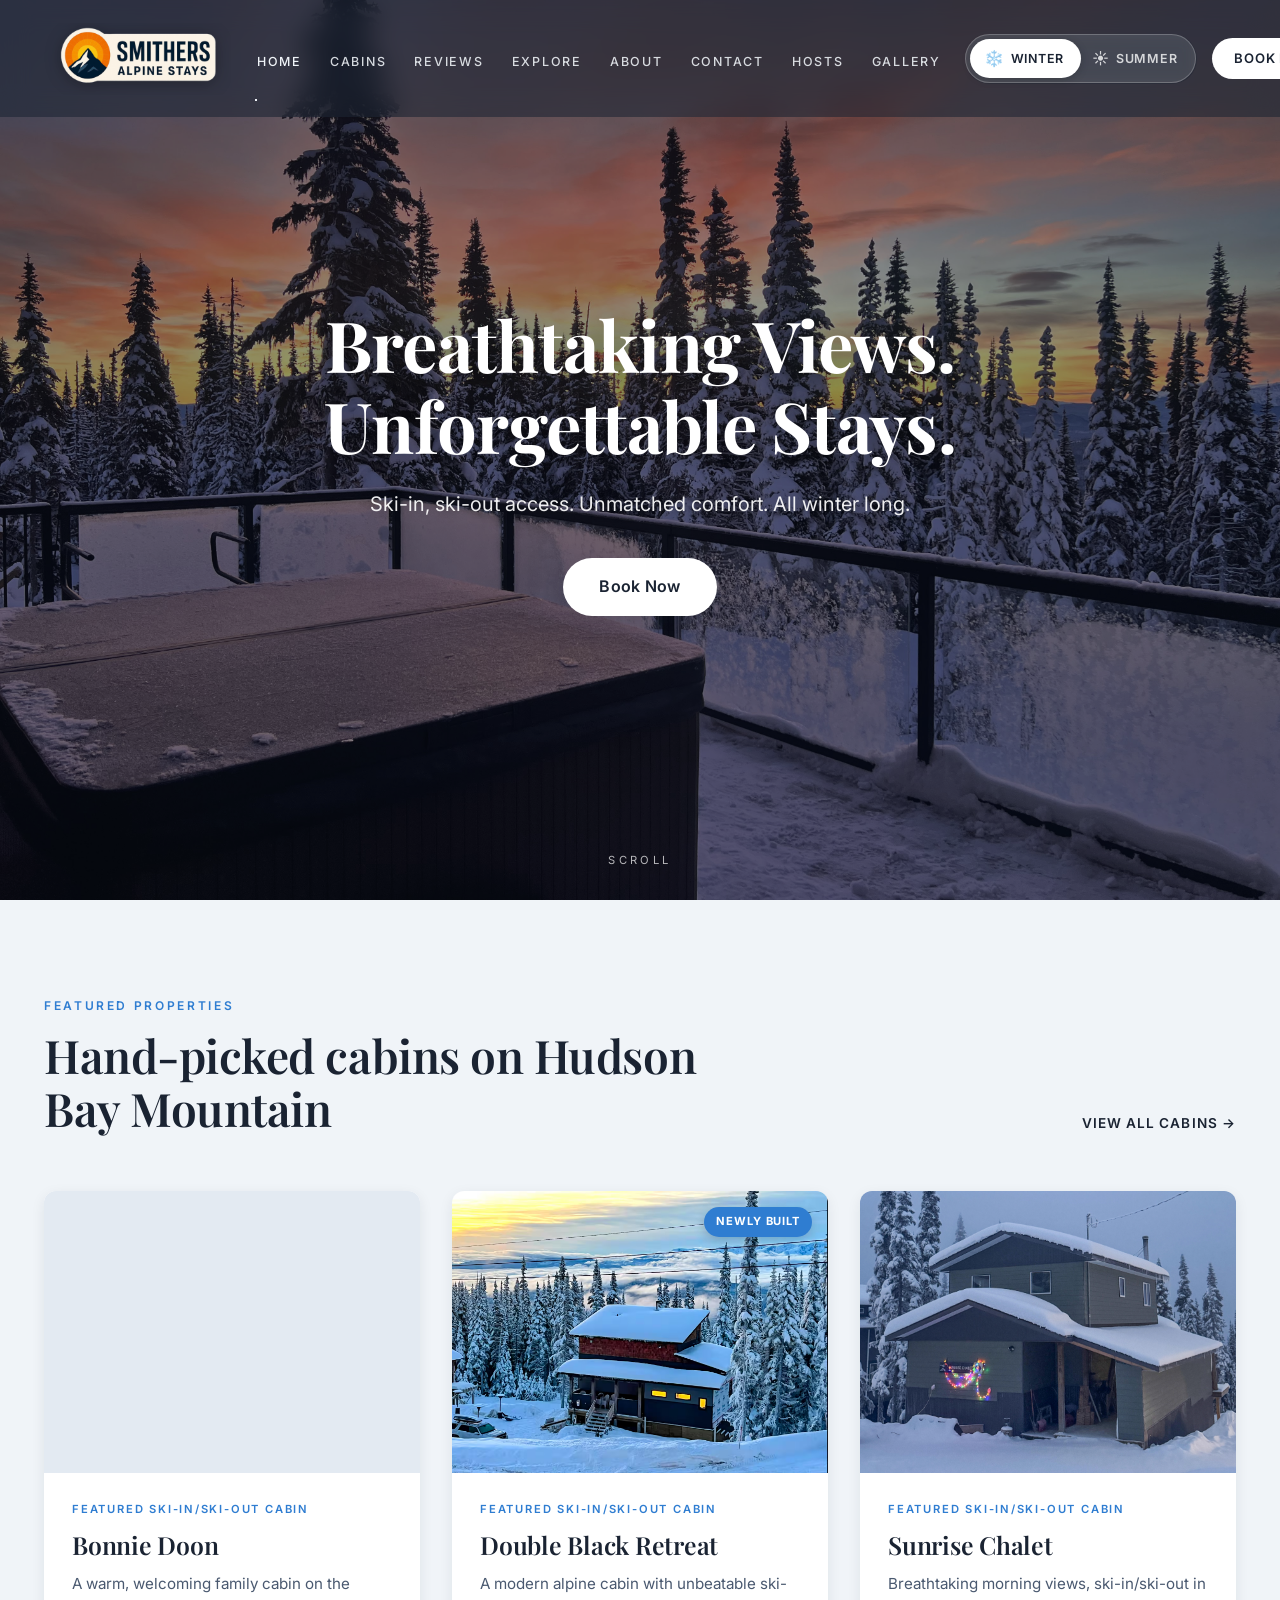
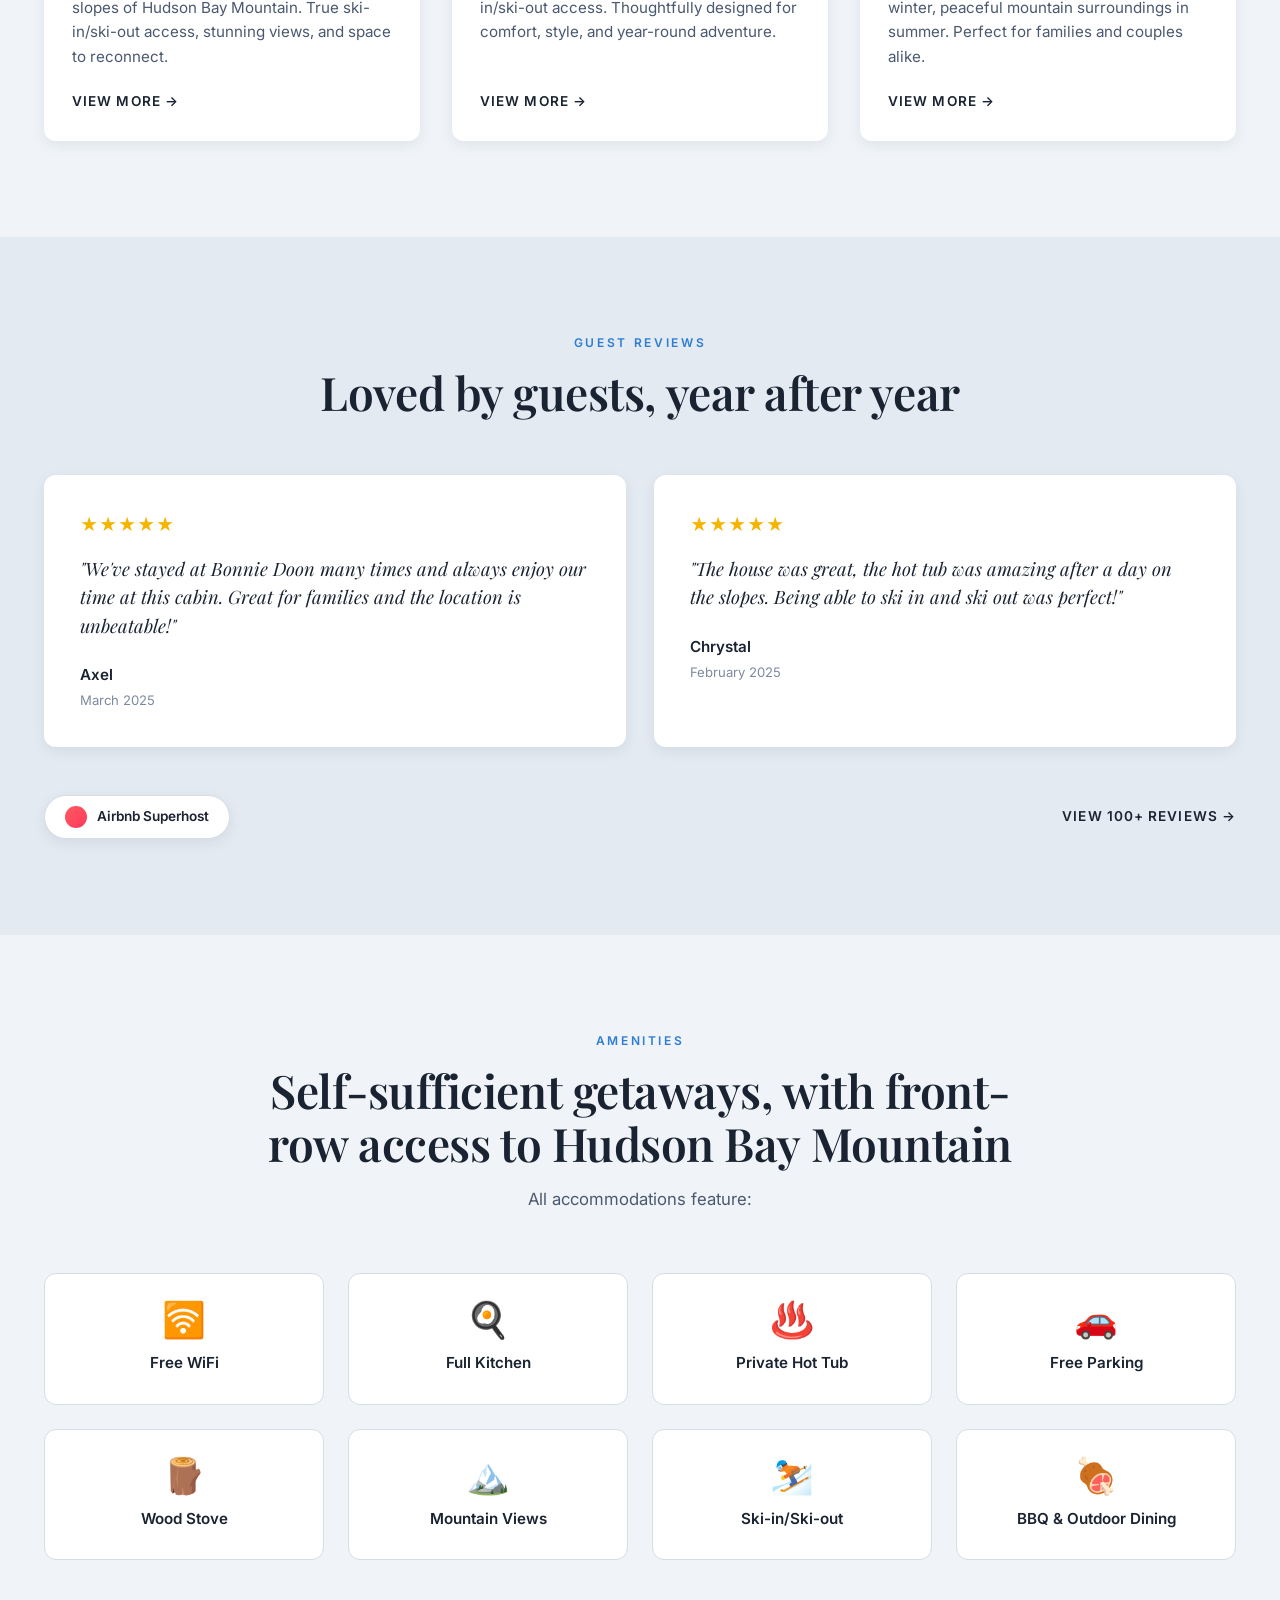
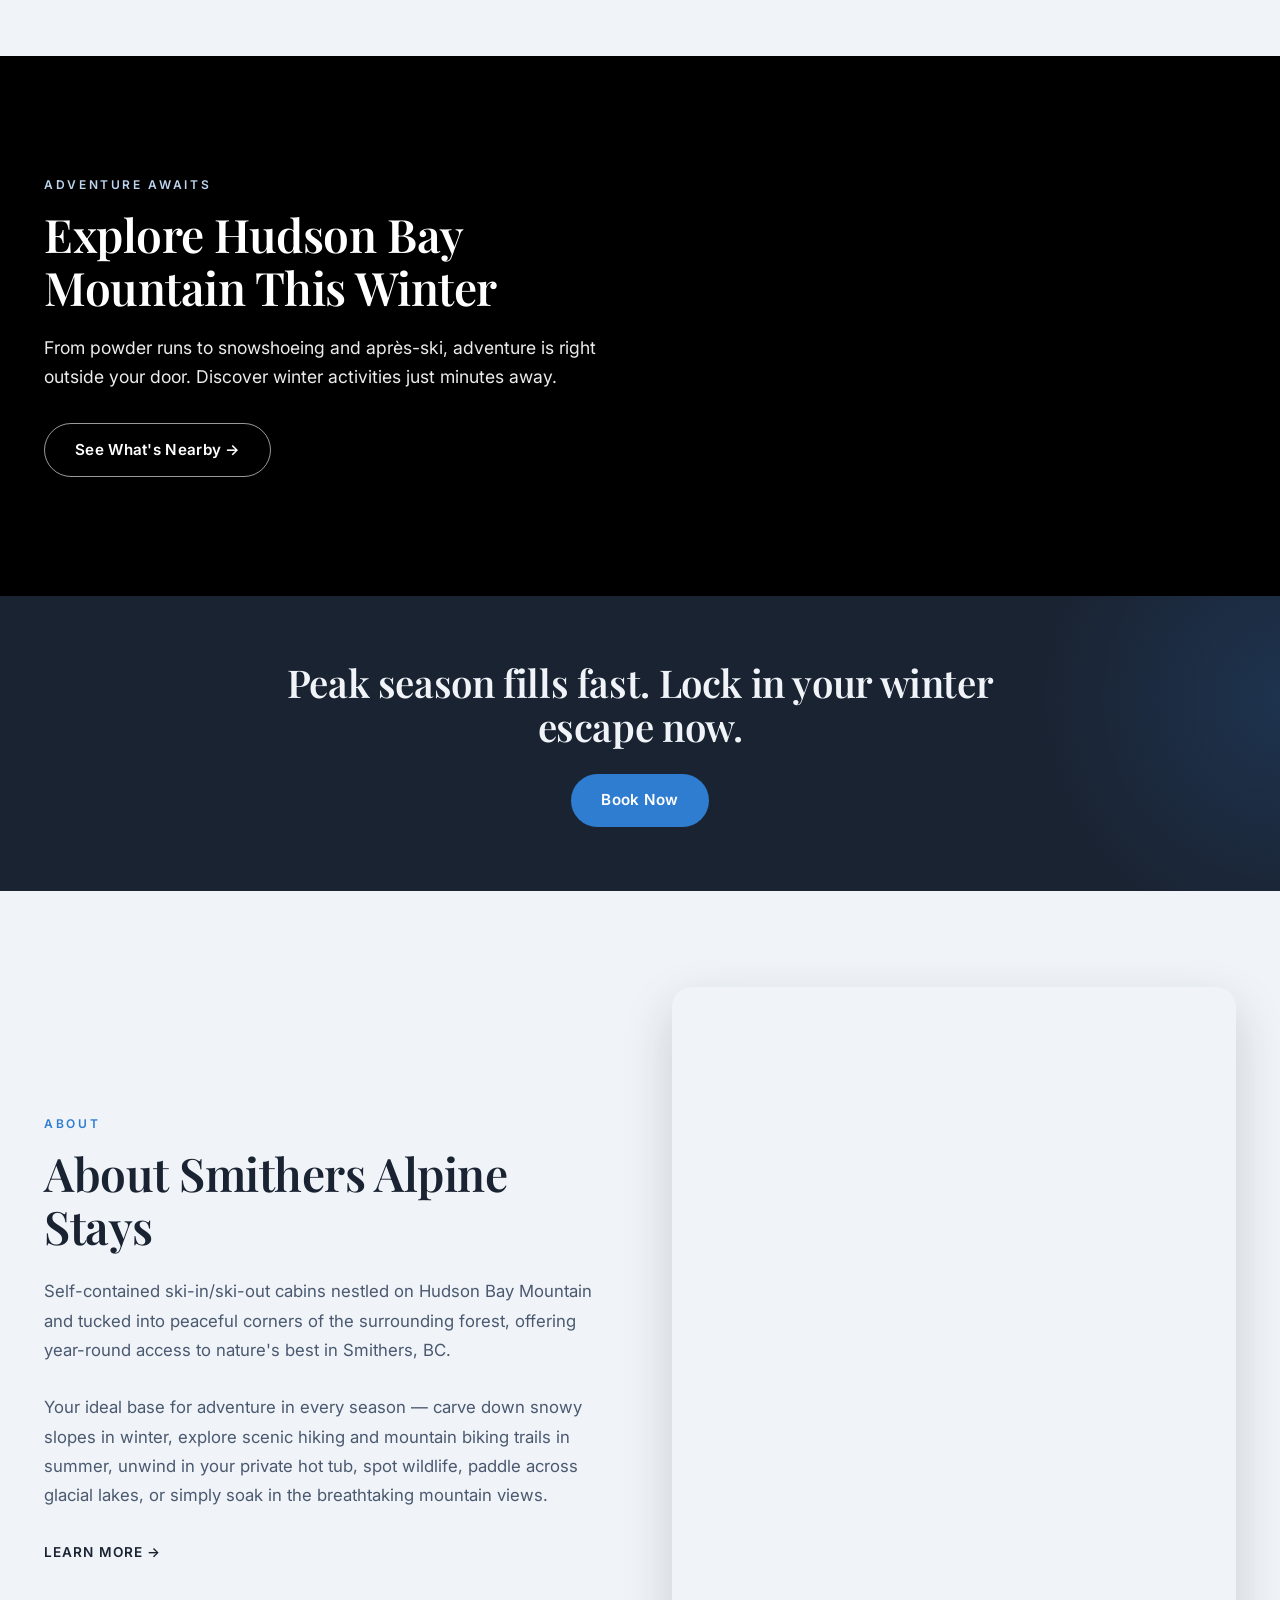
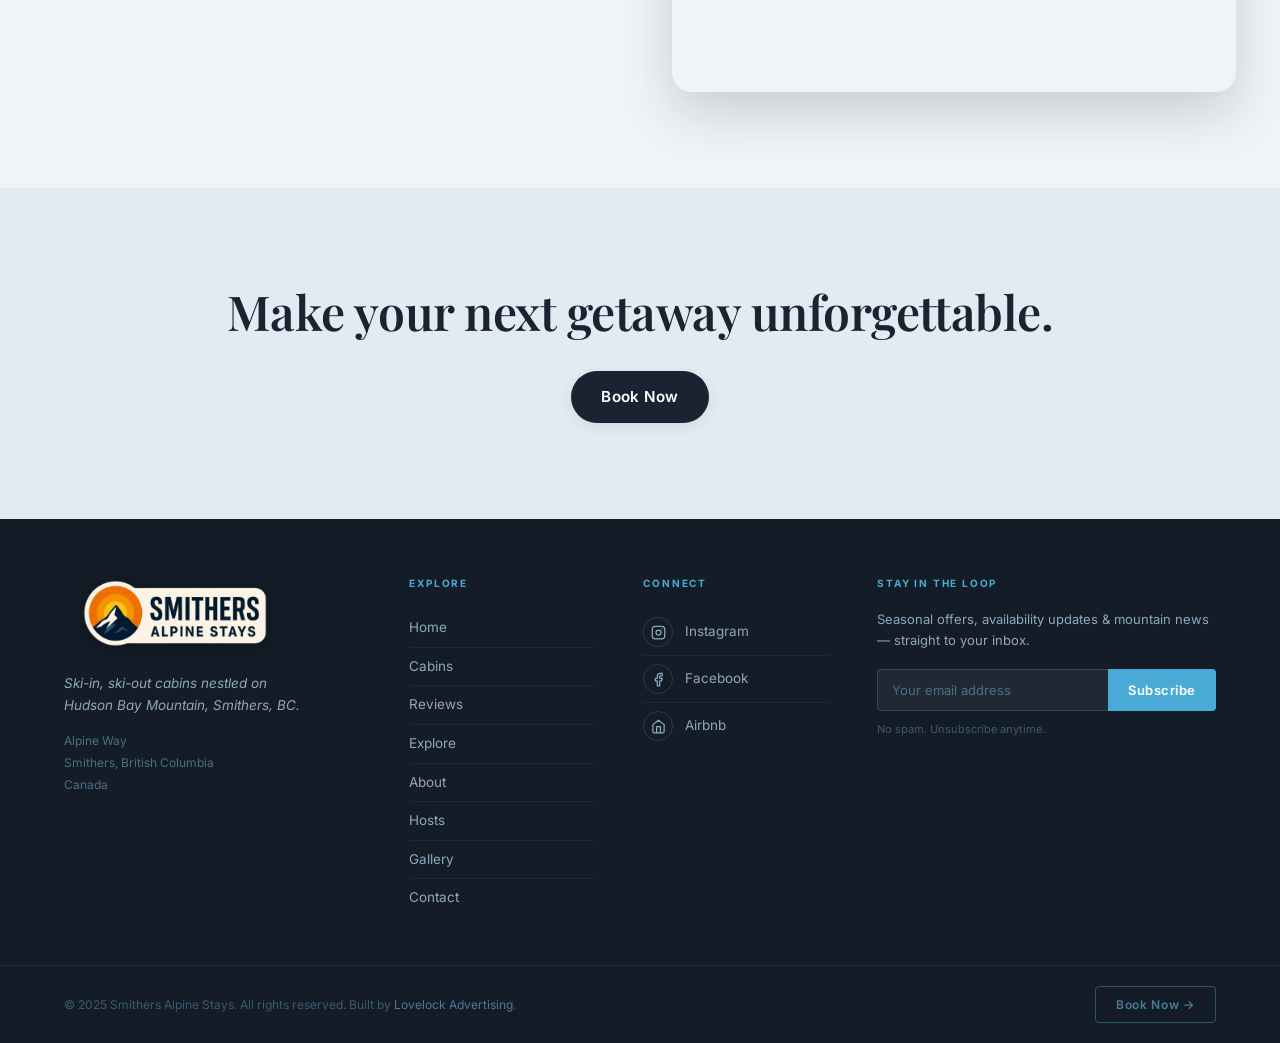
==== commit 0a0fe700: "Crop footer logo to remove PNG padding so it sits flush-left - Footer logo now uses the same overflo" ====
--- a/index.html
+++ b/index.html
@@ -207,8 +207,8 @@
     <div class="sas-footer-main">
 
       <div>
-        <a href="index.html">
-          <img class="sas-footer-logo" src="images/logo.png" alt="Smithers Alpine Stays" />
+        <a class="sas-footer-logo" href="index.html">
+          <img src="images/logo.png" alt="Smithers Alpine Stays" />
         </a>
         <p class="sas-footer-tagline">Ski-in, ski-out cabins nestled on<br>Hudson Bay Mountain, Smithers, BC.</p>
         <address class="sas-footer-address">
--- a/styles.css
+++ b/styles.css
@@ -1392,10 +1392,23 @@
   box-sizing: border-box;
 }
 .sas-footer-logo {
-  width: 180px;
-  height: auto;
+  position: relative;
   display: block;
-  margin-bottom: 16px;
+  width: 220px;
+  height: 84px;
+  overflow: hidden;
+  margin: 0 0 14px;
+}
+.sas-footer-logo img {
+  position: absolute;
+  height: 240%;
+  width: auto;
+  top: 50%;
+  left: 50%;
+  transform: translate(-50%, -50%);
+  filter: drop-shadow(0 2px 8px rgba(0,0,0,0.3));
+  pointer-events: none;
+  display: block;
 }
 .sas-footer-tagline {
   font-size: 13.5px;
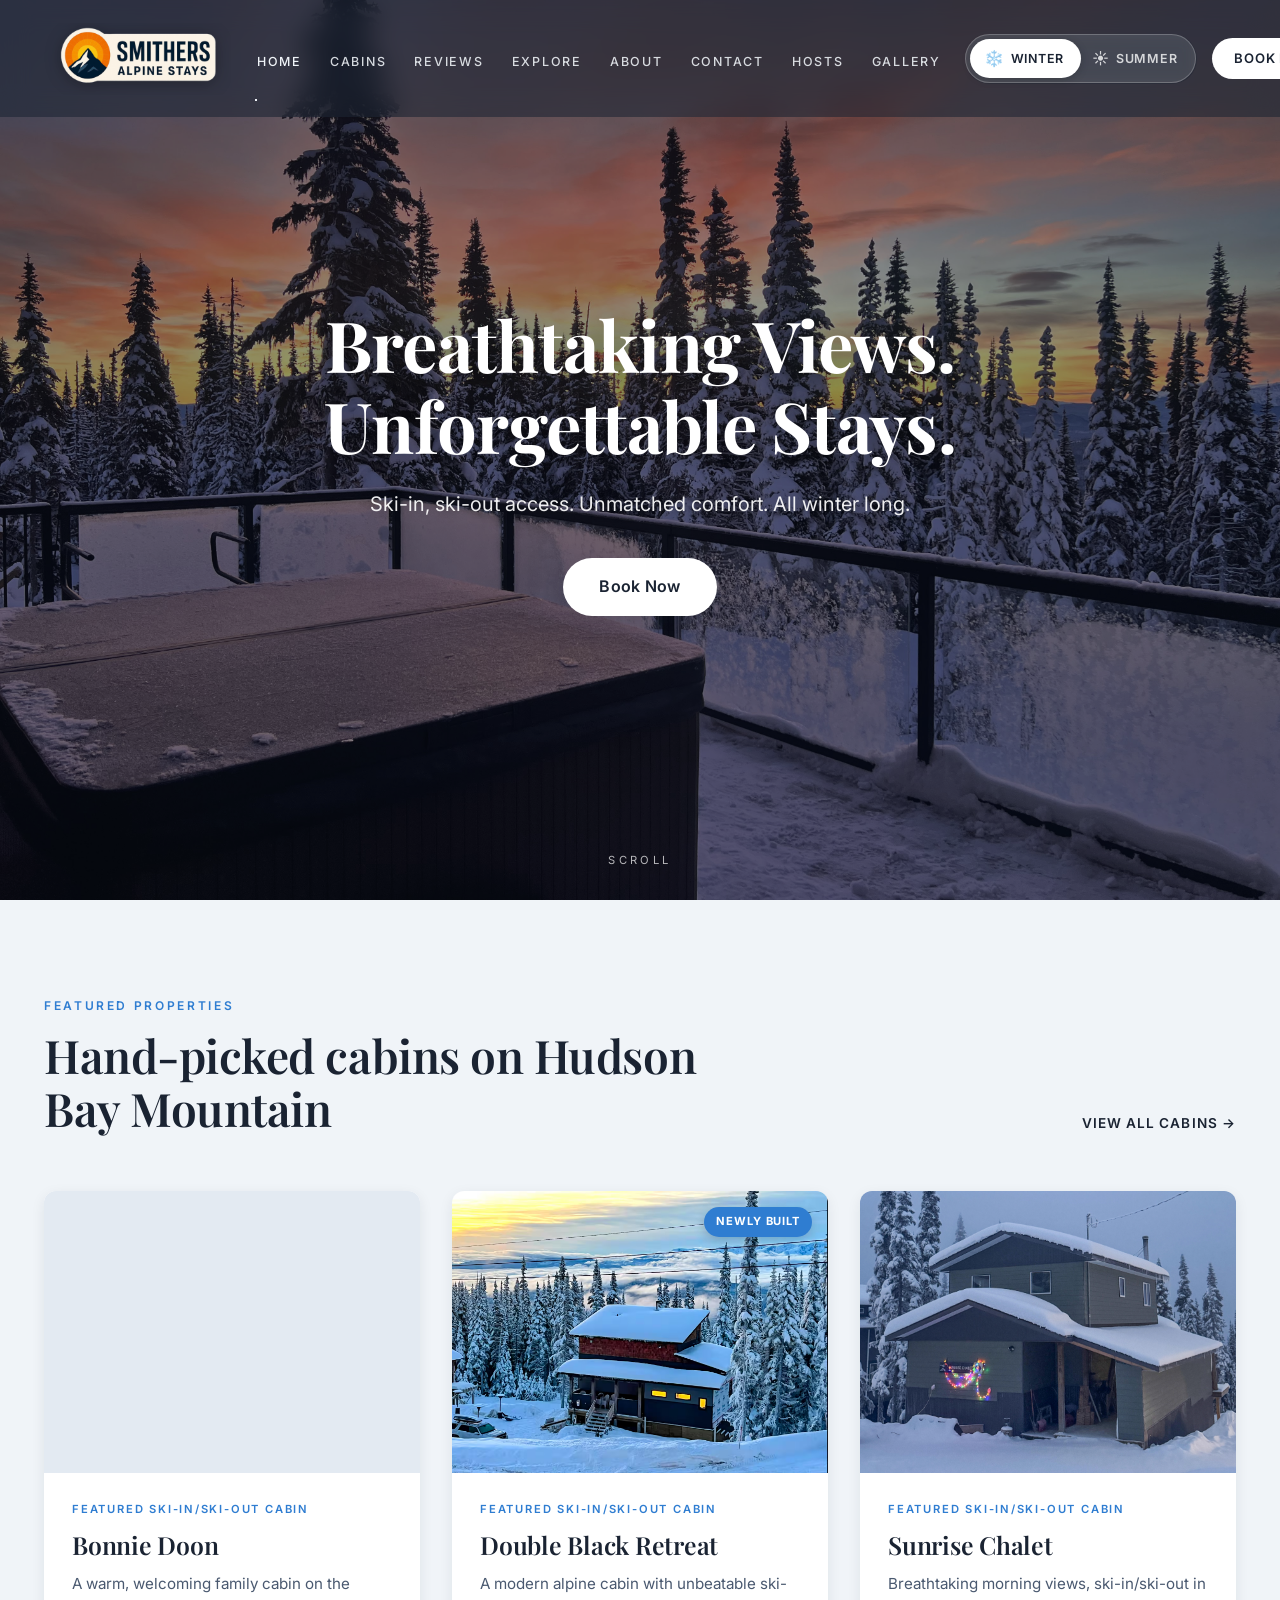
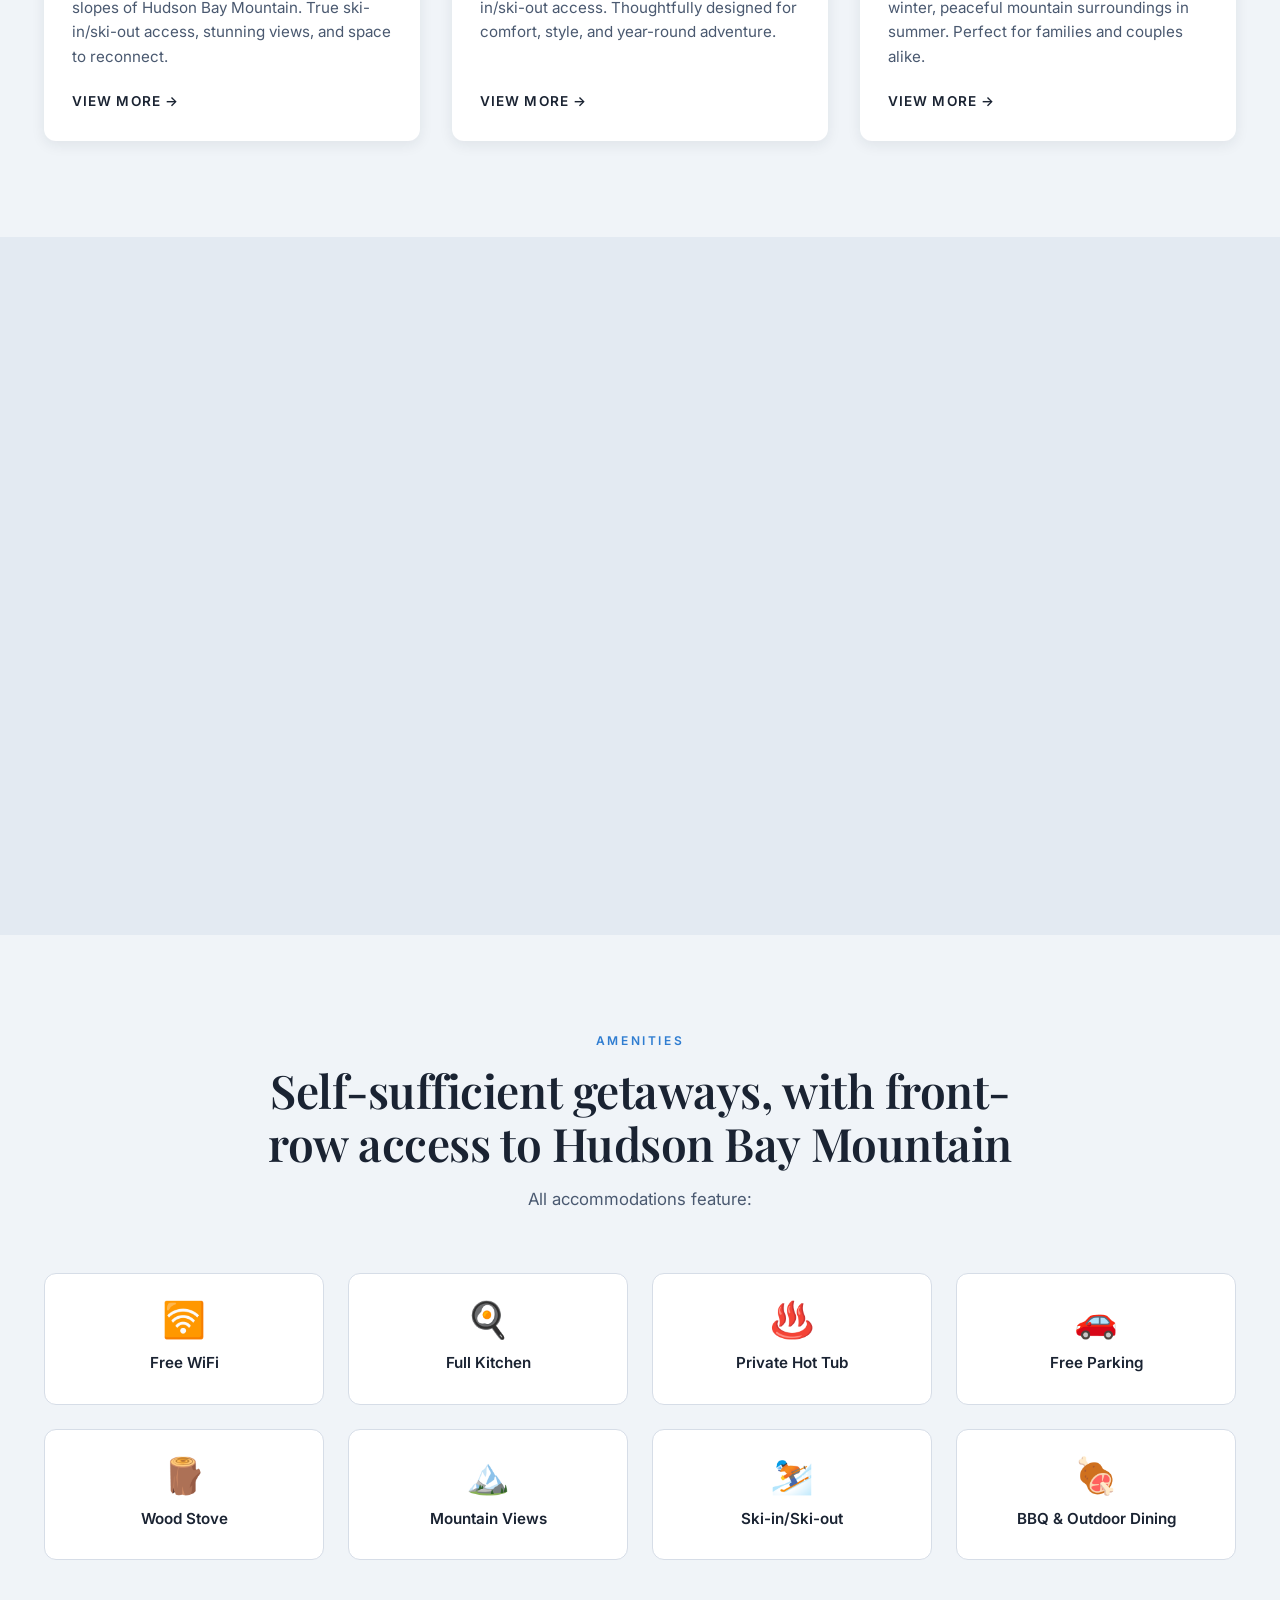
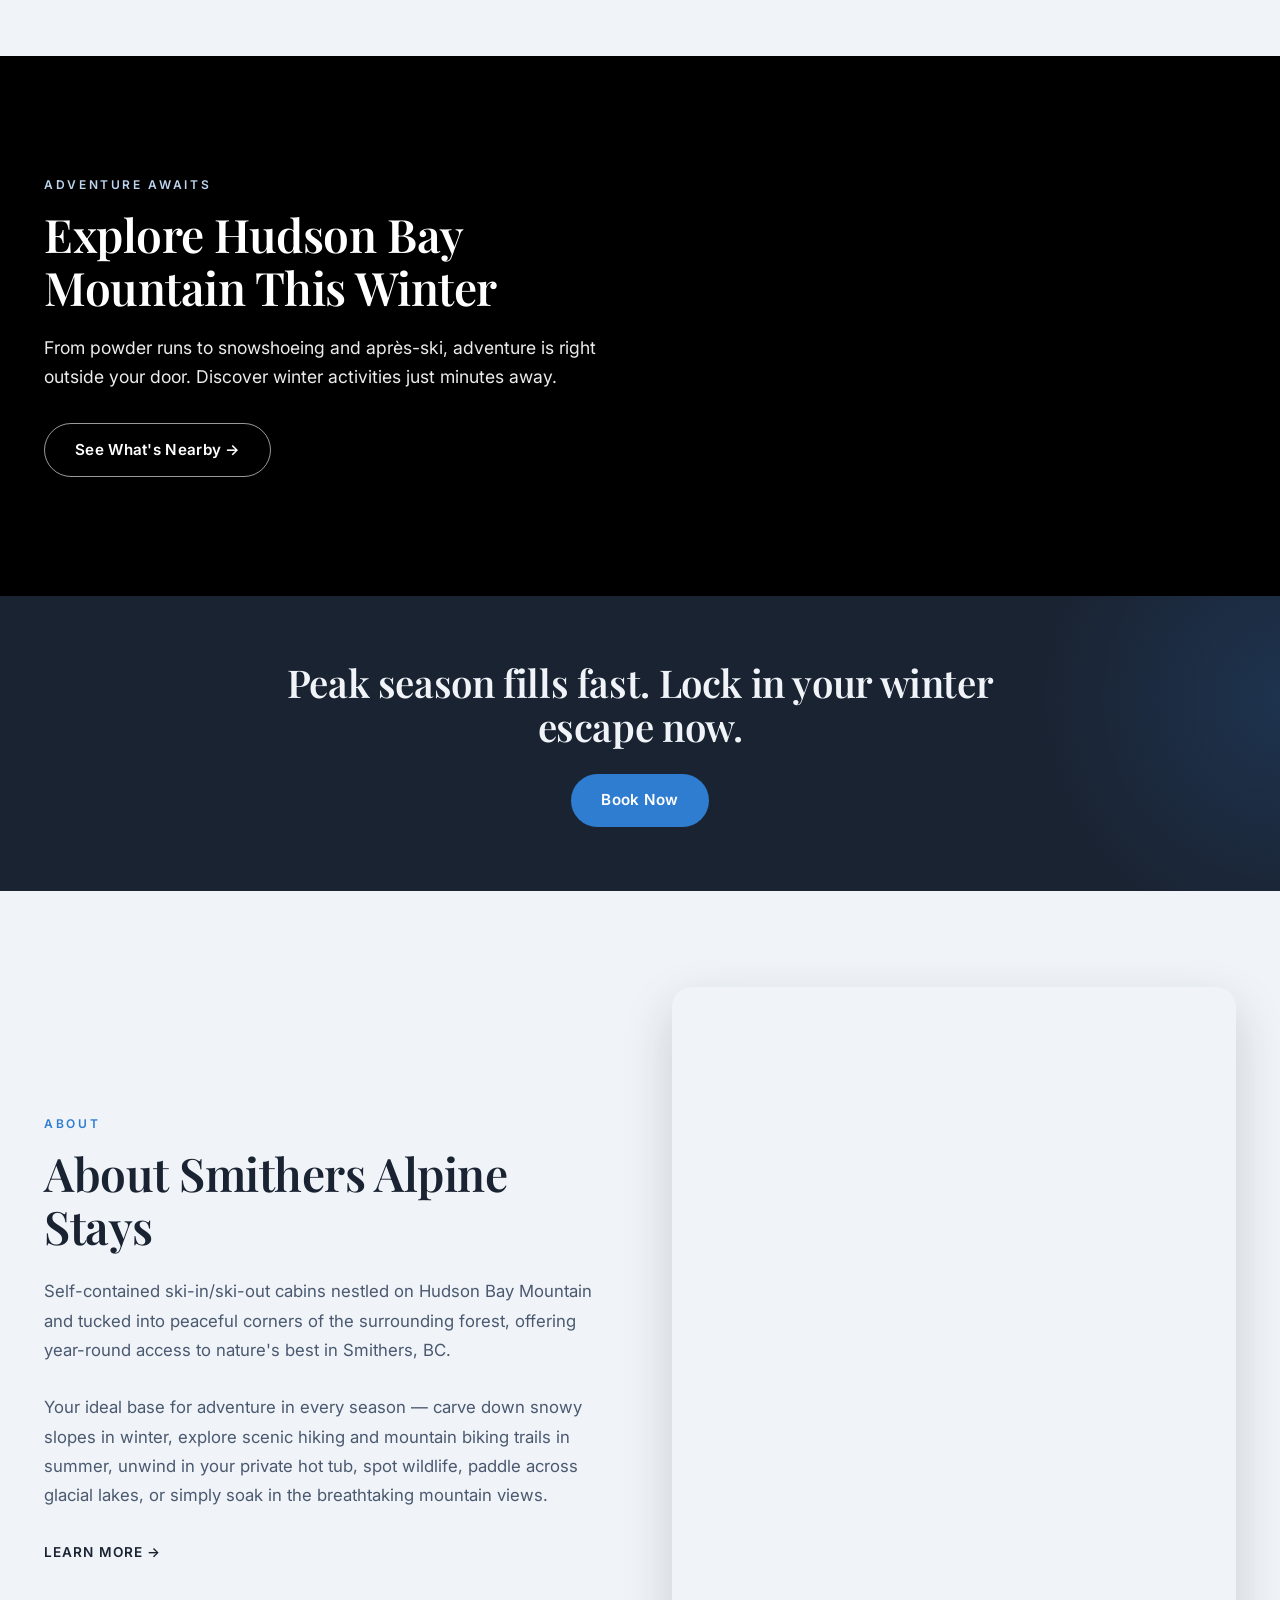
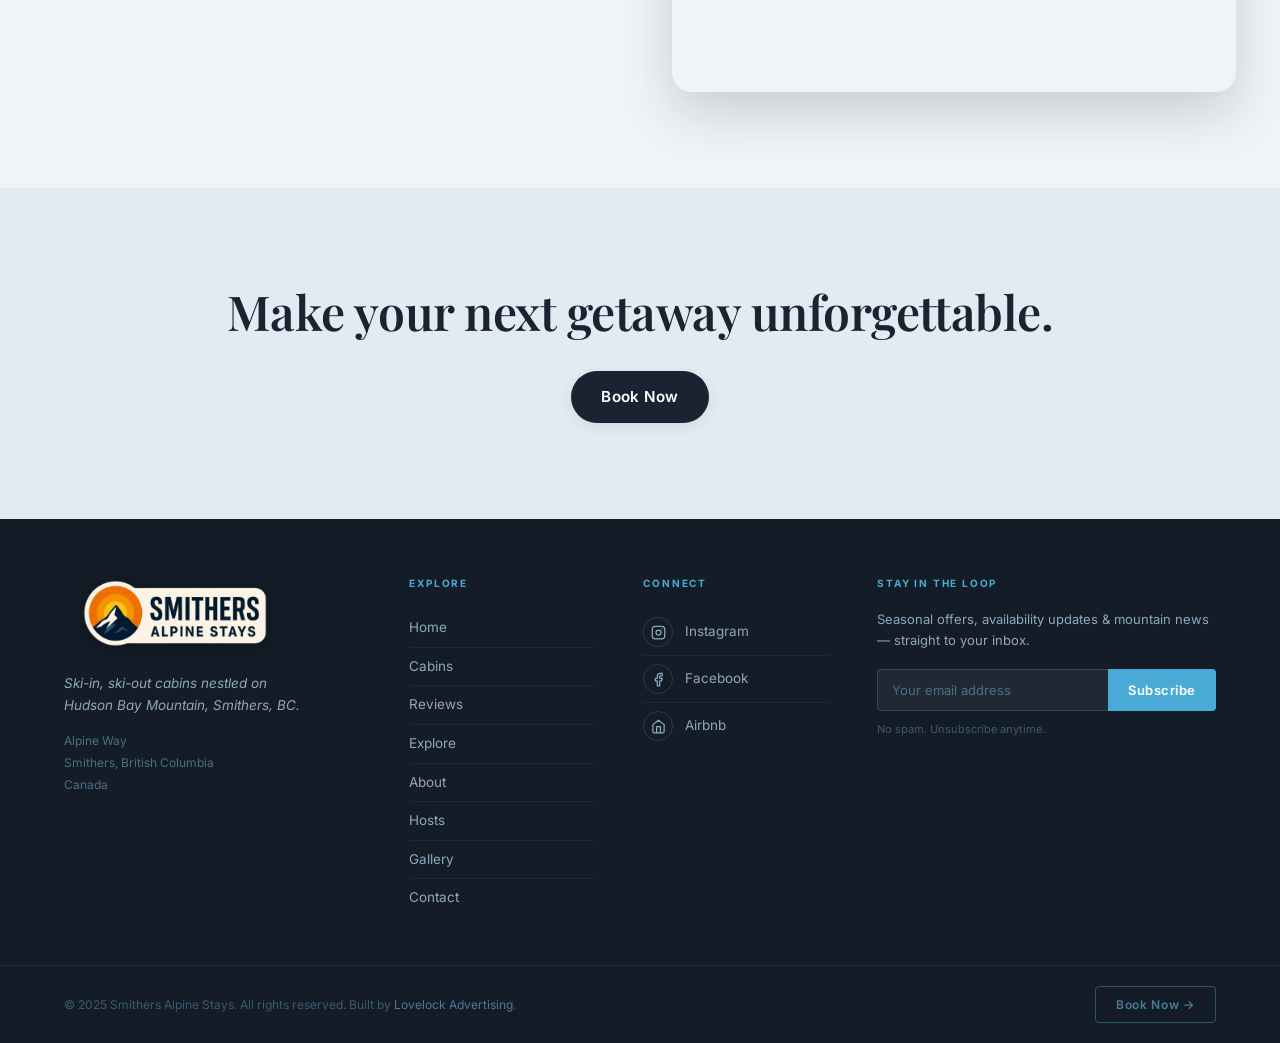
==== commit fb03b890: "Theme-aware footer: warm summer palette via scoped CSS variables - Refactored footer colors into sco" ====
--- a/index.html
+++ b/index.html
@@ -238,10 +238,10 @@
           <li>
             <a href="#" target="_blank" rel="noopener">
               <span class="sas-connect-icon">
-                <svg width="15" height="15" viewBox="0 0 24 24" fill="none" stroke="#8fa8be" stroke-width="2" stroke-linecap="round" stroke-linejoin="round">
+                <svg width="15" height="15" viewBox="0 0 24 24" fill="none" stroke="currentColor" stroke-width="2" stroke-linecap="round" stroke-linejoin="round">
                   <rect x="2" y="2" width="20" height="20" rx="5"/>
                   <circle cx="12" cy="12" r="4"/>
-                  <circle cx="17.5" cy="6.5" r="1" fill="#8fa8be" stroke="none"/>
+                  <circle cx="17.5" cy="6.5" r="1" fill="currentColor" stroke="none"/>
                 </svg>
               </span>
               Instagram
@@ -250,7 +250,7 @@
           <li>
             <a href="#" target="_blank" rel="noopener">
               <span class="sas-connect-icon">
-                <svg width="15" height="15" viewBox="0 0 24 24" fill="none" stroke="#8fa8be" stroke-width="2" stroke-linecap="round" stroke-linejoin="round">
+                <svg width="15" height="15" viewBox="0 0 24 24" fill="none" stroke="currentColor" stroke-width="2" stroke-linecap="round" stroke-linejoin="round">
                   <path d="M18 2h-3a5 5 0 0 0-5 5v3H7v4h3v8h4v-8h3l1-4h-4V7a1 1 0 0 1 1-1h3z"/>
                 </svg>
               </span>
@@ -260,7 +260,7 @@
           <li>
             <a href="#" target="_blank" rel="noopener">
               <span class="sas-connect-icon">
-                <svg width="15" height="15" viewBox="0 0 24 24" fill="none" stroke="#8fa8be" stroke-width="2" stroke-linecap="round" stroke-linejoin="round">
+                <svg width="15" height="15" viewBox="0 0 24 24" fill="none" stroke="currentColor" stroke-width="2" stroke-linecap="round" stroke-linejoin="round">
                   <path d="M3 9l9-7 9 7v11a2 2 0 0 1-2 2H5a2 2 0 0 1-2-2z"/>
                   <polyline points="9 22 9 12 15 12 15 22"/>
                 </svg>
--- a/styles.css
+++ b/styles.css
@@ -1377,19 +1377,56 @@
    FOOTER (sas-footer)
    ================================ */
 footer.sas-footer {
-  background: #131c27;
-  color: #c8d4e0;
+  --sf-bg: #131c27;
+  --sf-accent: #4aacd6;
+  --sf-accent-hover: #5bbde7;
+  --sf-text: #c8d4e0;
+  --sf-text-muted: #8fa8be;
+  --sf-text-dim: #4d6e85;
+  --sf-text-link-bar: #4d7a96;
+  --sf-text-dimmest: #3d5a70;
+  --sf-border: rgba(255,255,255,0.08);
+  --sf-border-soft: rgba(255,255,255,0.05);
+  --sf-border-icon: rgba(255,255,255,0.12);
+  --sf-input-bg: rgba(255,255,255,0.06);
+  --sf-input-bg-focus: rgba(255,255,255,0.09);
+  --sf-accent-tint: rgba(74,172,214,0.1);
+  --sf-accent-tint-border: rgba(74,172,214,0.4);
+  --sf-accent-tint-focus: rgba(74,172,214,0.5);
+
+  background: var(--sf-bg);
+  color: var(--sf-text);
   font-family: inherit;
+  transition: background-color var(--t-base), color var(--t-base);
+}
+[data-season="summer"] footer.sas-footer {
+  --sf-bg: #2a1810;
+  --sf-accent: #e8761d;
+  --sf-accent-hover: #f4a160;
+  --sf-text: #f0e6d2;
+  --sf-text-muted: #b39e7e;
+  --sf-text-dim: #8a7c63;
+  --sf-text-link-bar: #a89880;
+  --sf-text-dimmest: #6e5d44;
+  --sf-border: rgba(255,234,200,0.10);
+  --sf-border-soft: rgba(255,234,200,0.06);
+  --sf-border-icon: rgba(255,234,200,0.14);
+  --sf-input-bg: rgba(255,234,200,0.07);
+  --sf-input-bg-focus: rgba(255,234,200,0.10);
+  --sf-accent-tint: rgba(232,118,29,0.12);
+  --sf-accent-tint-border: rgba(232,118,29,0.4);
+  --sf-accent-tint-focus: rgba(232,118,29,0.5);
 }
 .sas-footer-main {
   display: grid;
   grid-template-columns: 1.6fr 1fr 1fr 1.4fr;
   gap: 48px;
   padding: 56px 64px 48px;
-  border-bottom: 1px solid rgba(255,255,255,0.08);
+  border-bottom: 1px solid var(--sf-border);
   max-width: 1280px;
   margin: 0 auto;
   box-sizing: border-box;
+  transition: border-color var(--t-base);
 }
 .sas-footer-logo {
   position: relative;
@@ -1413,23 +1450,26 @@
 .sas-footer-tagline {
   font-size: 13.5px;
   font-style: italic;
-  color: #8fa8be;
+  color: var(--sf-text-muted);
   line-height: 1.6;
   margin: 0 0 14px;
+  transition: color var(--t-base);
 }
 .sas-footer-address {
   font-size: 12px;
-  color: #4d6e85;
+  color: var(--sf-text-dim);
   line-height: 1.8;
   font-style: normal;
+  transition: color var(--t-base);
 }
 .sas-footer-col-heading {
   font-size: 10px;
   font-weight: 700;
   letter-spacing: 0.18em;
   text-transform: uppercase;
-  color: #4aacd6;
+  color: var(--sf-accent);
   margin: 0 0 18px;
+  transition: color var(--t-base);
 }
 .sas-footer-nav {
   list-style: none;
@@ -1437,7 +1477,8 @@
   padding: 0;
 }
 .sas-footer-nav li {
-  border-bottom: 1px solid rgba(255,255,255,0.05);
+  border-bottom: 1px solid var(--sf-border-soft);
+  transition: border-color var(--t-base);
 }
 .sas-footer-nav li:last-child { border-bottom: none; }
 .sas-footer-nav a {
@@ -1445,16 +1486,16 @@
   align-items: center;
   justify-content: space-between;
   font-size: 13.5px;
-  color: #8fa8be;
+  color: var(--sf-text-muted);
   text-decoration: none;
   padding: 8px 0;
   transition: color 0.2s, padding-left 0.2s;
 }
 .sas-footer-nav .sas-arrow {
   font-size: 11px;
-  color: #4aacd6;
+  color: var(--sf-accent);
   opacity: 0;
-  transition: opacity 0.2s;
+  transition: opacity 0.2s, color var(--t-base);
 }
 .sas-footer-nav a:hover { color: #fff; padding-left: 4px; }
 .sas-footer-nav a:hover .sas-arrow { opacity: 1; }
@@ -1464,7 +1505,8 @@
   padding: 0;
 }
 .sas-footer-connect li {
-  border-bottom: 1px solid rgba(255,255,255,0.05);
+  border-bottom: 1px solid var(--sf-border-soft);
+  transition: border-color var(--t-base);
 }
 .sas-footer-connect li:last-child { border-bottom: none; }
 .sas-footer-connect a {
@@ -1472,7 +1514,7 @@
   align-items: center;
   gap: 12px;
   font-size: 13.5px;
-  color: #8fa8be;
+  color: var(--sf-text-muted);
   text-decoration: none;
   padding: 8px 0;
   transition: color 0.2s;
@@ -1482,44 +1524,47 @@
   width: 30px;
   height: 30px;
   border-radius: 50%;
-  border: 1px solid rgba(255,255,255,0.12);
+  border: 1px solid var(--sf-border-icon);
   display: flex;
   align-items: center;
   justify-content: center;
   flex-shrink: 0;
   transition: border-color 0.2s, background 0.2s;
 }
+.sas-connect-icon svg { stroke: currentColor; fill: none; }
 .sas-footer-connect a:hover .sas-connect-icon {
-  border-color: #4aacd6;
-  background: rgba(74,172,214,0.1);
+  border-color: var(--sf-accent);
+  background: var(--sf-accent-tint);
 }
 .sas-subscribe-copy {
   font-size: 13px;
-  color: #8fa8be;
+  color: var(--sf-text-muted);
   line-height: 1.6;
   margin: 0 0 18px;
+  transition: color var(--t-base);
 }
 .sas-subscribe-row { display: flex; }
 .sas-subscribe-input {
   flex: 1;
-  background: rgba(255,255,255,0.06);
-  border: 1px solid rgba(255,255,255,0.12);
+  background: var(--sf-input-bg);
+  border: 1px solid var(--sf-border-icon);
   border-right: none;
   border-radius: 4px 0 0 4px;
   padding: 0 14px;
   height: 42px;
   font-size: 13px;
-  color: #c8d4e0;
+  color: var(--sf-text);
   outline: none;
   font-family: inherit;
-}
-.sas-subscribe-input::placeholder { color: #4d6e85; }
+  transition: border-color 0.2s, background 0.2s, color var(--t-base);
+}
+.sas-subscribe-input::placeholder { color: var(--sf-text-dim); }
 .sas-subscribe-input:focus {
-  border-color: rgba(74,172,214,0.5);
-  background: rgba(255,255,255,0.09);
+  border-color: var(--sf-accent-tint-focus);
+  background: var(--sf-input-bg-focus);
 }
 .sas-subscribe-btn {
-  background: #4aacd6;
+  background: var(--sf-accent);
   color: #fff;
   border: none;
   border-radius: 0 4px 4px 0;
@@ -1533,11 +1578,12 @@
   transition: background 0.2s;
   white-space: nowrap;
 }
-.sas-subscribe-btn:hover { background: #5bbde7; }
+.sas-subscribe-btn:hover { background: var(--sf-accent-hover); }
 .sas-subscribe-note {
   font-size: 11px;
-  color: #3d5a70;
+  color: var(--sf-text-dimmest);
   margin-top: 10px;
+  transition: color var(--t-base);
 }
 .sas-footer-bar {
   display: flex;
@@ -1550,15 +1596,16 @@
 }
 .sas-footer-bar p {
   font-size: 12px;
-  color: #3d5a70;
+  color: var(--sf-text-dimmest);
   margin: 0;
-}
-.sas-footer-bar a { color: #4d7a96; text-decoration: none; }
-.sas-footer-bar a:hover { color: #c8d4e0; }
+  transition: color var(--t-base);
+}
+.sas-footer-bar a { color: var(--sf-text-link-bar); text-decoration: none; transition: color 0.2s; }
+.sas-footer-bar a:hover { color: var(--sf-text); }
 .sas-footer-book-btn {
   background: transparent;
-  border: 1px solid rgba(74,172,214,0.4);
-  color: #4aacd6;
+  border: 1px solid var(--sf-accent-tint-border);
+  color: var(--sf-accent);
   border-radius: 4px;
   padding: 8px 20px;
   font-size: 12px;
@@ -1566,12 +1613,12 @@
   letter-spacing: 0.06em;
   cursor: pointer;
   text-decoration: none;
-  transition: background 0.2s, border-color 0.2s;
+  transition: background 0.2s, border-color 0.2s, color var(--t-base);
   font-family: inherit;
 }
 .sas-footer-book-btn:hover {
-  background: rgba(74,172,214,0.1);
-  border-color: #4aacd6;
+  background: var(--sf-accent-tint);
+  border-color: var(--sf-accent);
 }
 @media (max-width: 900px) {
   .sas-footer-main {
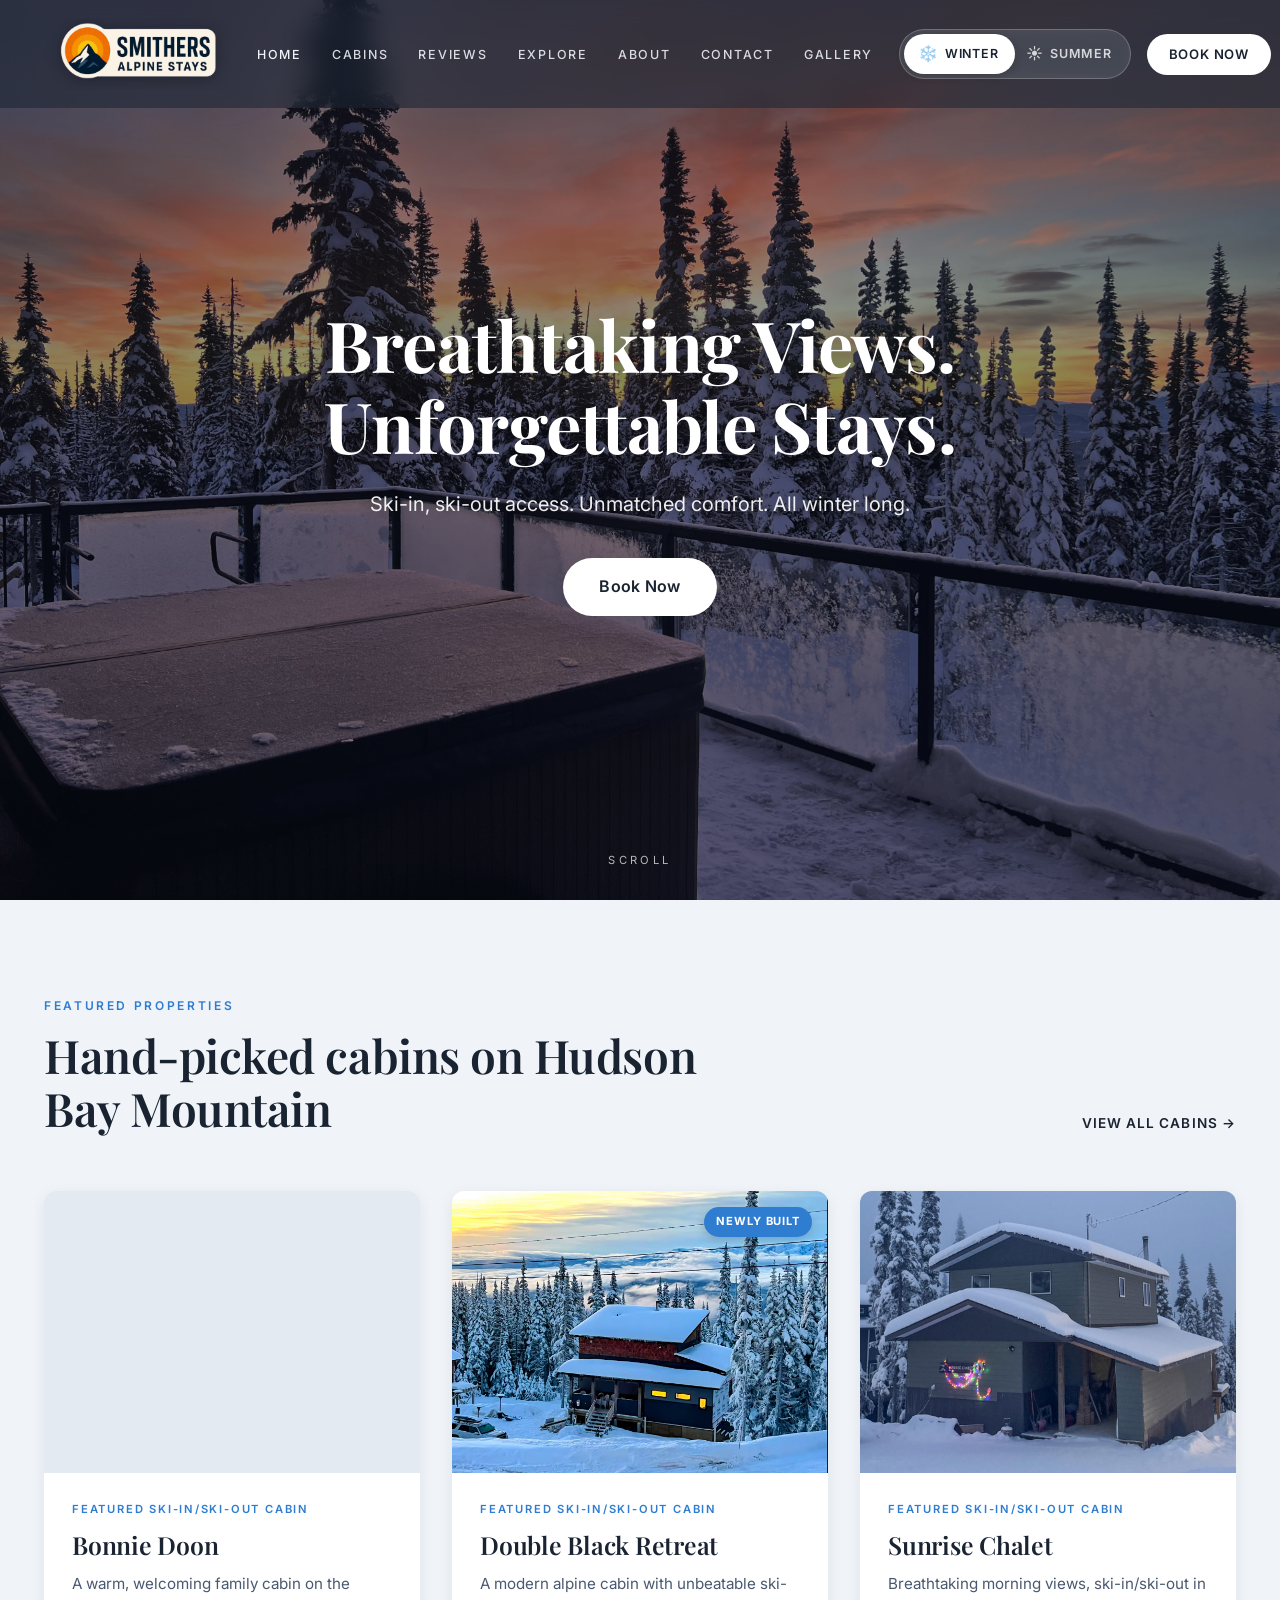
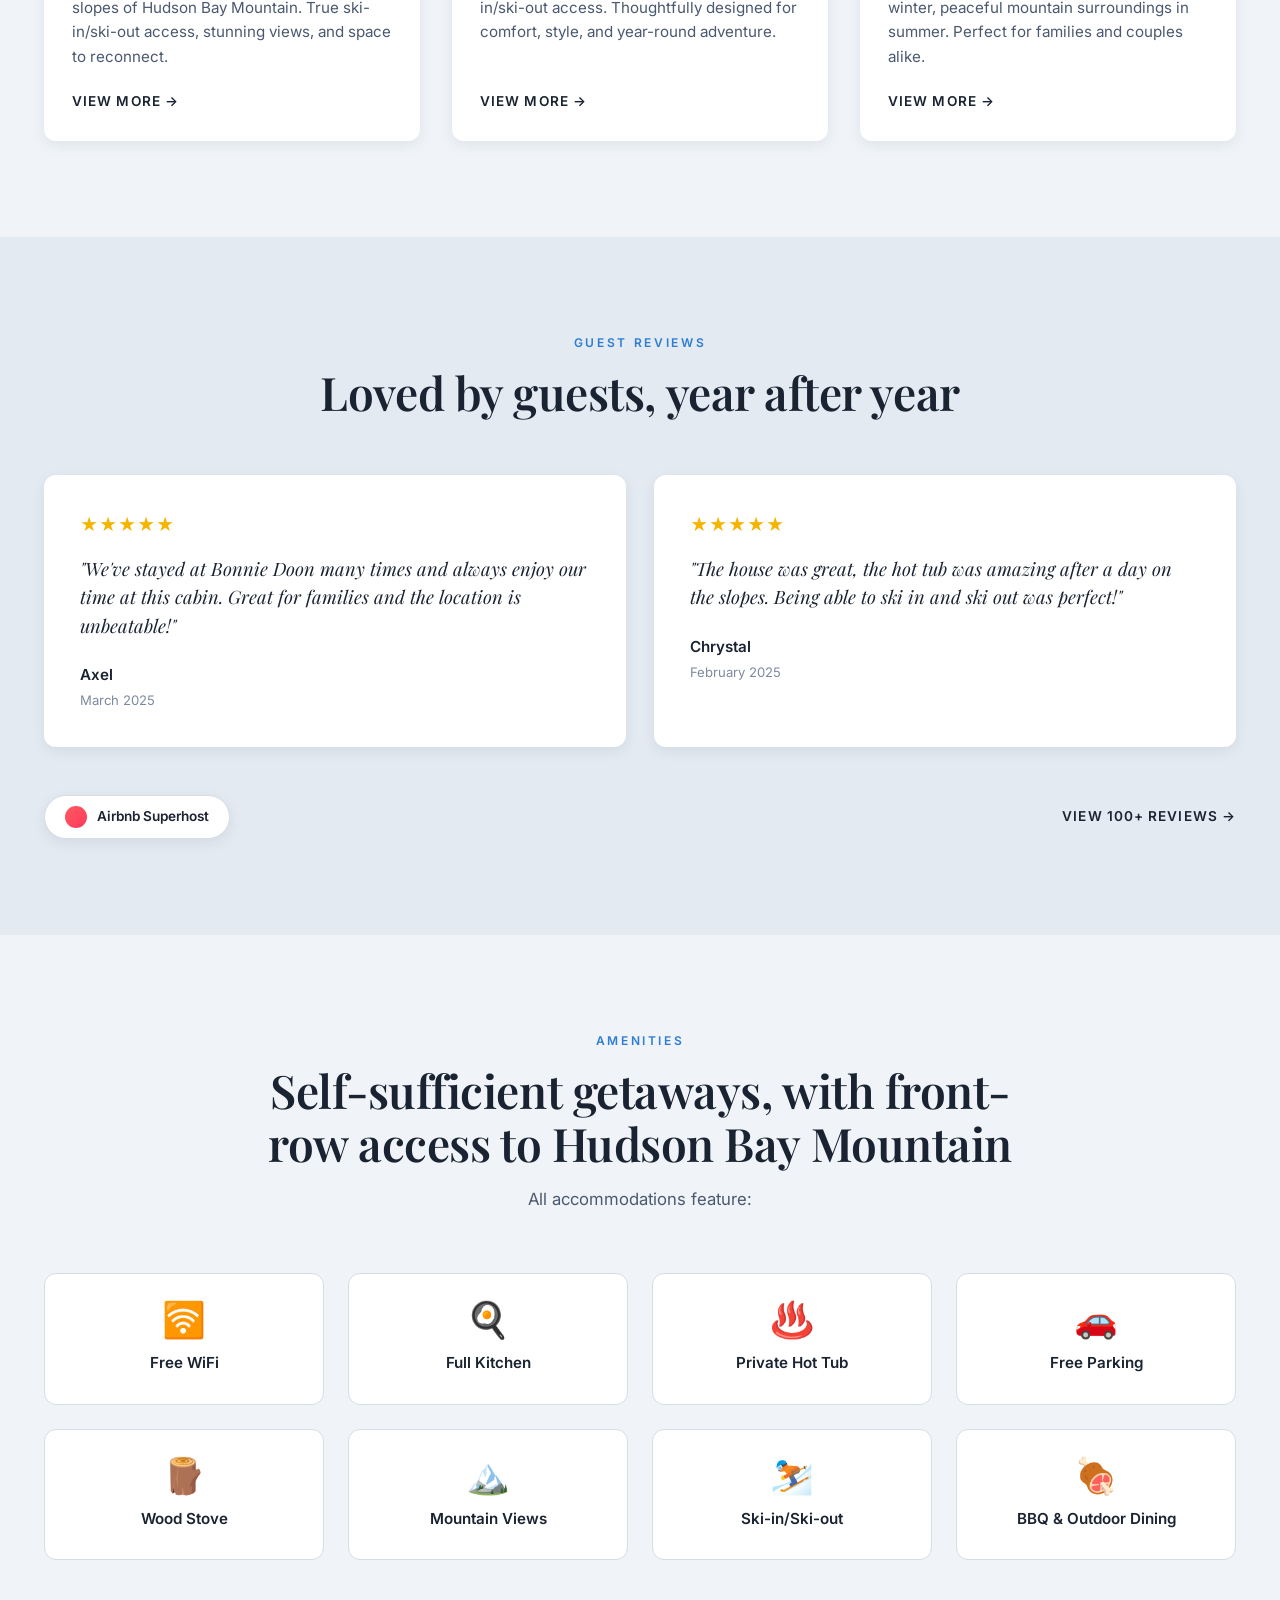
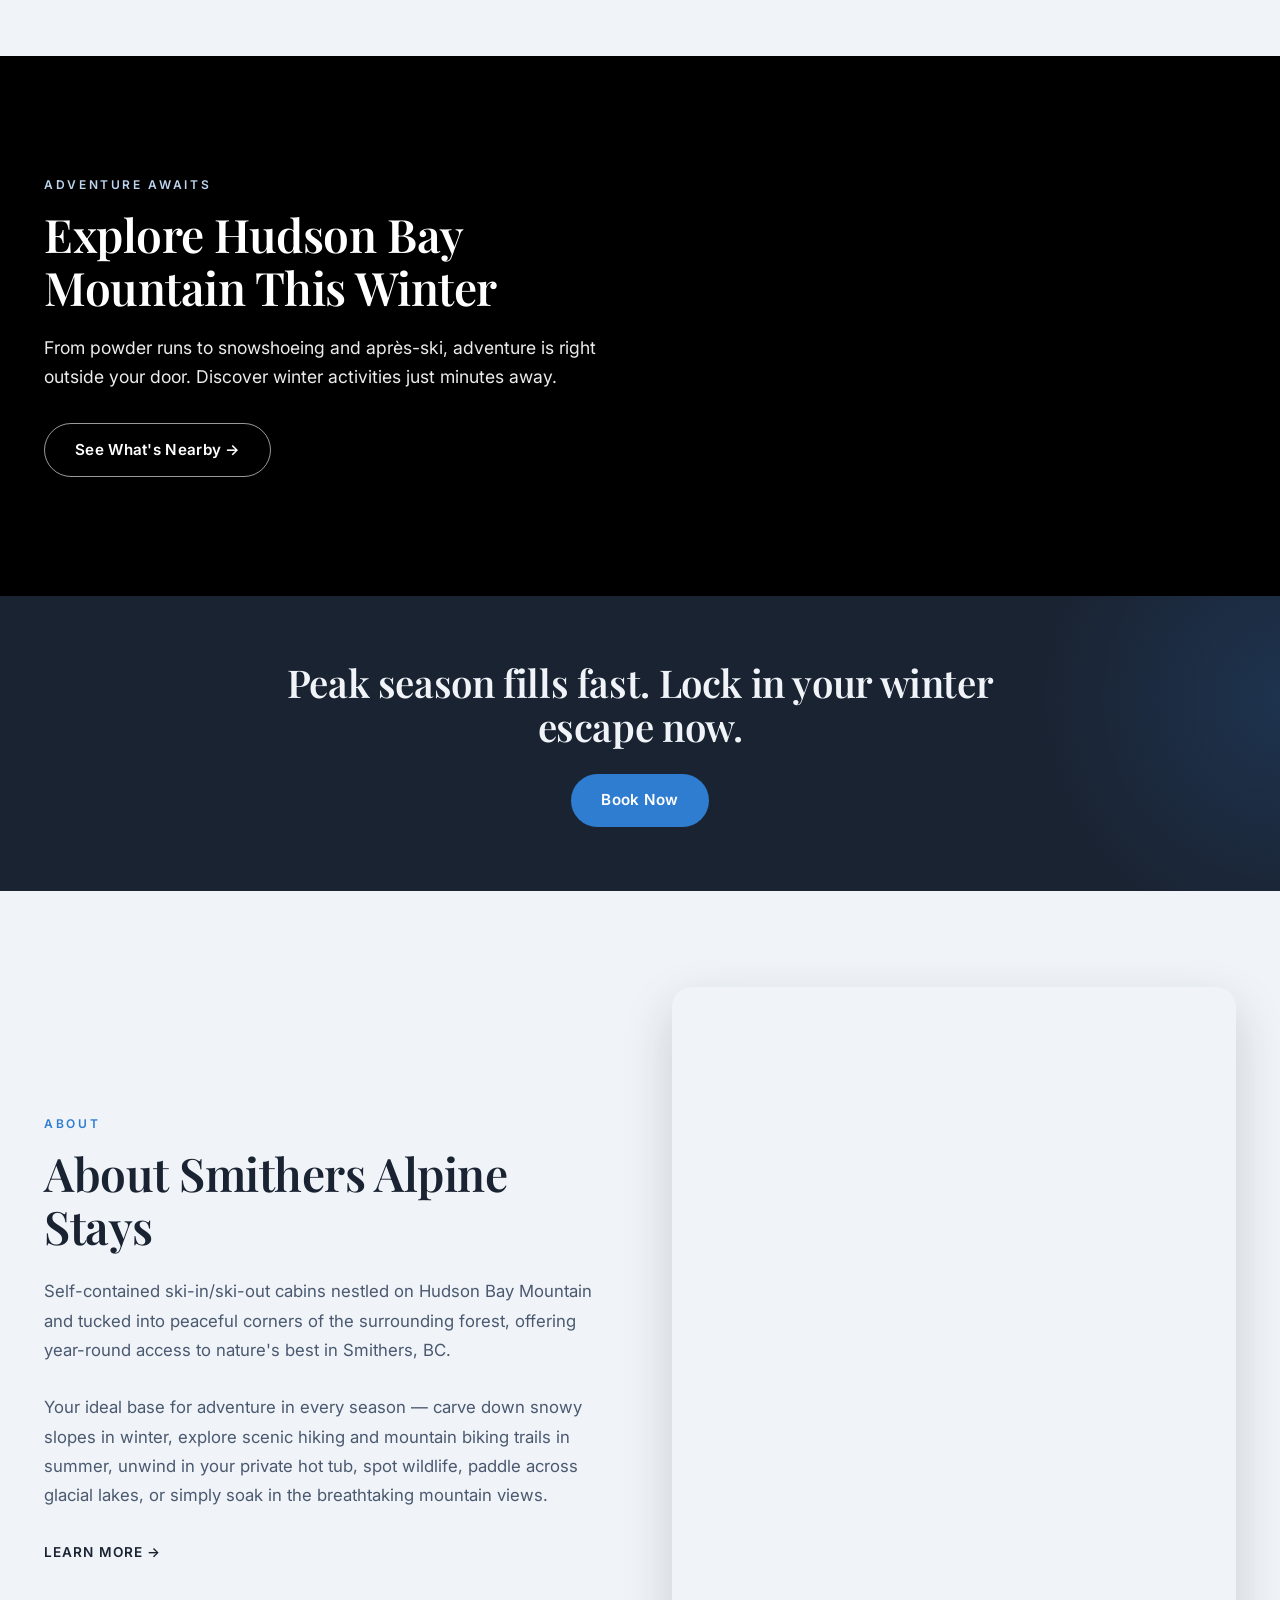
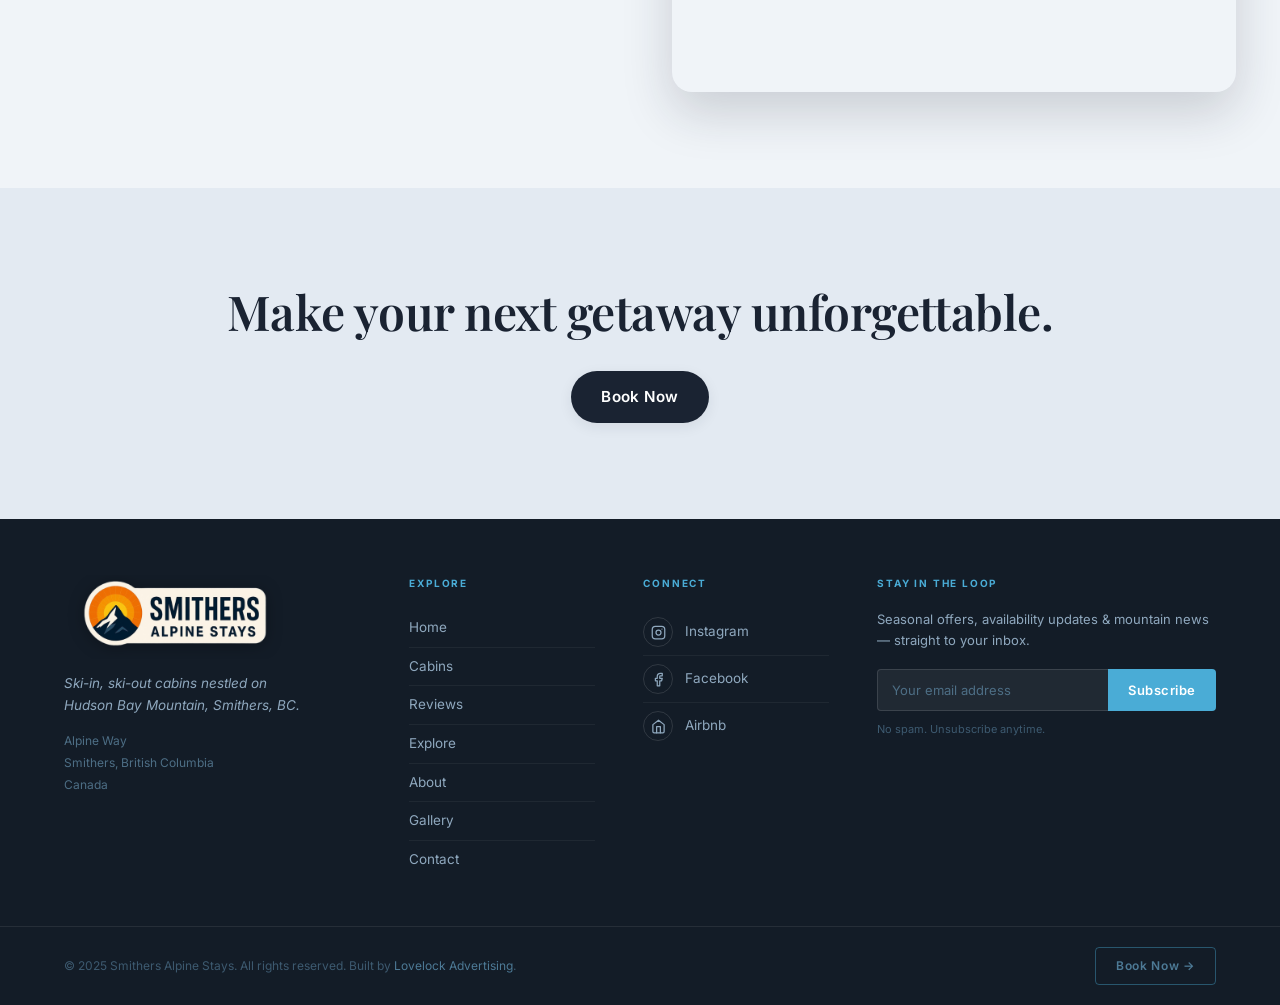
==== commit e97782cf: "Merge hosts page into About; remove standalone hosts page - Move the "Meet Your Hosts" two-card sect" ====
--- a/index.html
+++ b/index.html
@@ -26,7 +26,6 @@
           <li><a href="explore.html">Explore</a></li>
           <li><a href="about.html">About</a></li>
           <li><a href="contact.html">Contact</a></li>
-          <li><a href="hosts.html">Hosts</a></li>
           <li><a href="gallery.html">Gallery</a></li>
         </ul>
       </nav>
@@ -226,7 +225,6 @@
           <li><a href="reviews.html">Reviews <span class="sas-arrow">&rsaquo;</span></a></li>
           <li><a href="explore.html">Explore <span class="sas-arrow">&rsaquo;</span></a></li>
           <li><a href="about.html">About <span class="sas-arrow">&rsaquo;</span></a></li>
-          <li><a href="hosts.html">Hosts <span class="sas-arrow">&rsaquo;</span></a></li>
           <li><a href="gallery.html">Gallery <span class="sas-arrow">&rsaquo;</span></a></li>
           <li><a href="contact.html">Contact <span class="sas-arrow">&rsaquo;</span></a></li>
         </ul>
--- a/styles.css
+++ b/styles.css
@@ -195,13 +195,9 @@
 .nav-inner > nav {
   justify-self: center;
   align-self: center;
-  margin-top: 30px;
-  transition: margin-top var(--t-fast);
-}
-.nav.scrolled .nav-inner > nav { margin-top: 0; }
+}
 .nav-inner > .nav-actions { justify-self: end; align-self: center; }
 @media (max-width: 1024px) {
-  .nav-inner > nav { margin-top: 0; }
   .nav-inner { grid-template-columns: 1fr auto; }
   .nav-inner > nav { display: contents; }
 }
@@ -242,25 +238,12 @@
   font-weight: 500;
   letter-spacing: 0.14em;
   text-transform: uppercase;
-  position: relative;
   padding: 6px 2px;
   transition: opacity var(--t-fast);
   opacity: 0.88;
 }
 .nav-links a:hover { opacity: 1; }
 .nav-links a.active { opacity: 1; }
-.nav-links a::after {
-  content: '';
-  position: absolute;
-  left: 0; right: 0; bottom: 0;
-  height: 1.5px;
-  background: currentColor;
-  transform: scaleX(0);
-  transform-origin: center;
-  transition: transform var(--t-fast);
-}
-.nav-links a:hover::after,
-.nav-links a.active::after { transform: scaleX(1); }
 
 .nav-actions { display: flex; align-items: center; gap: 16px; }
 
@@ -469,6 +452,15 @@
   transition: background-color var(--t-base);
 }
 [data-season="summer"] .page-hero::before { background: rgba(40, 25, 5, 0.5); }
+[data-season="summer"] .about-page-hero,
+[data-season="summer"] .cabins-page-hero,
+[data-season="summer"] .contact-page-hero,
+[data-season="summer"] .explore-page-hero,
+[data-season="summer"] .gallery-page-hero,
+[data-season="summer"] .hosts-page-hero,
+[data-season="summer"] .reviews-page-hero {
+  background-image: url('images/landscapes/smithers-summer.jpg');
+}
 .page-hero-content {
   position: relative;
   z-index: 2;
@@ -552,11 +544,6 @@
 .cabin-card--bonnie .cabin-card__photo { background-image: var(--cabin-bonnie); }
 .cabin-card--double-black .cabin-card__photo { background-image: var(--cabin-double-black); }
 .cabin-card--sunrise .cabin-card__photo { background-image: var(--cabin-sunrise); }
-
-/* Subpage variants — fixed images, no season swap */
-.cabin-card--fixed.cabin-card--bonnie .cabin-card__photo { background-image: url('images/bonnie-doon/IMG_6248.JPG'); }
-.cabin-card--fixed.cabin-card--double-black .cabin-card__photo { background-image: url('images/double-black/DB-Winter.avif'); }
-.cabin-card--fixed.cabin-card--sunrise .cabin-card__photo { background-image: url('images/sunrise-chalet/Sunrise-Winter.jpg'); }
 
 .cabin-card__badge {
   position: absolute;
@@ -959,26 +946,27 @@
    GALLERY GRID (Masonry)
    ================================ */
 .gallery-grid {
-  column-count: 3;
-  column-gap: 18px;
-}
-@media (max-width: 900px) { .gallery-grid { column-count: 2; } }
-@media (max-width: 540px) { .gallery-grid { column-count: 1; } }
+  display: grid;
+  grid-template-columns: repeat(3, 1fr);
+  gap: 18px;
+}
+@media (max-width: 900px) { .gallery-grid { grid-template-columns: repeat(2, 1fr); } }
+@media (max-width: 540px) { .gallery-grid { grid-template-columns: 1fr; } }
 .gallery-item {
   display: block;
-  margin: 0 0 18px;
   border-radius: var(--radius-md);
   overflow: hidden;
   box-shadow: var(--shadow-sm);
-  break-inside: avoid;
   transition: transform var(--t-fast), box-shadow var(--t-fast);
   cursor: pointer;
+  aspect-ratio: 1 / 1;
 }
 .gallery-item:hover { transform: translateY(-4px); box-shadow: var(--shadow-md); }
 .gallery-item img {
   width: 100%;
-  height: auto;
+  height: 100%;
   display: block;
+  object-fit: cover;
   transition: transform 0.7s ease;
 }
 .gallery-item:hover img { transform: scale(1.04); }
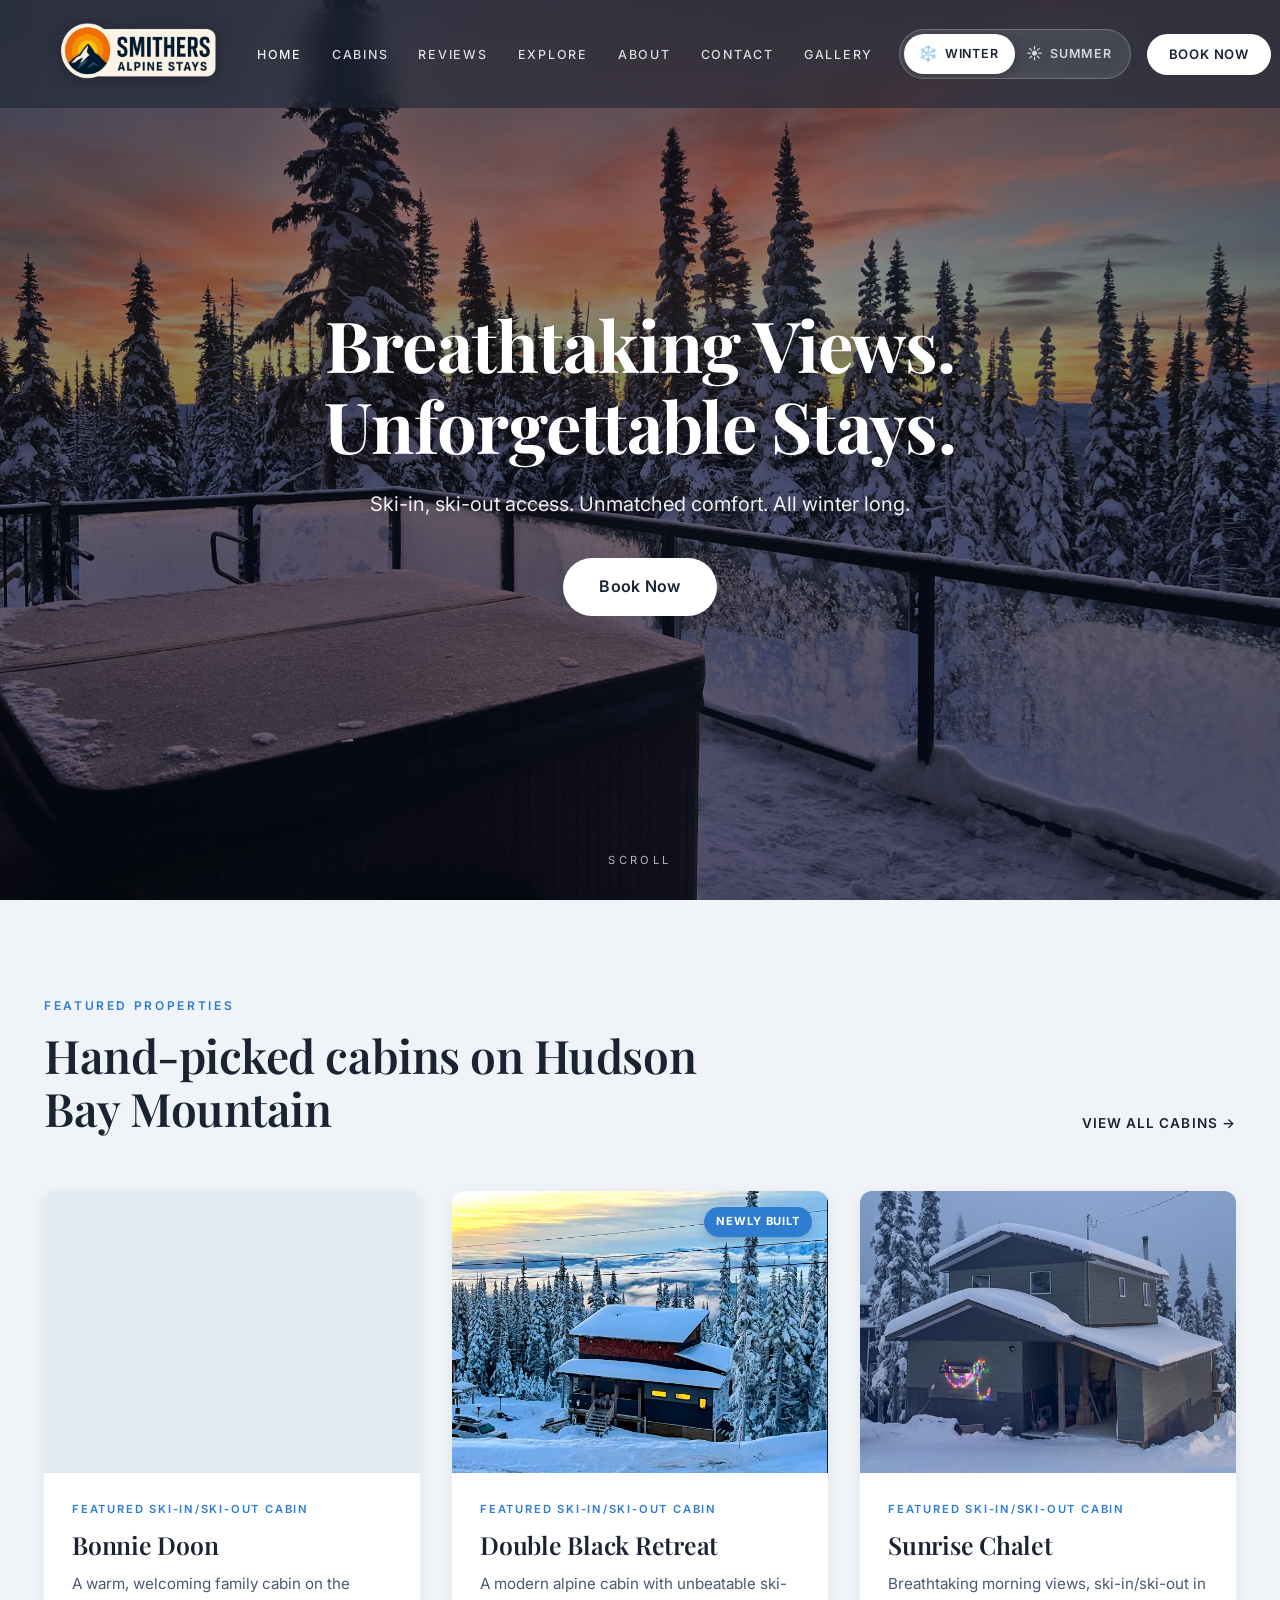
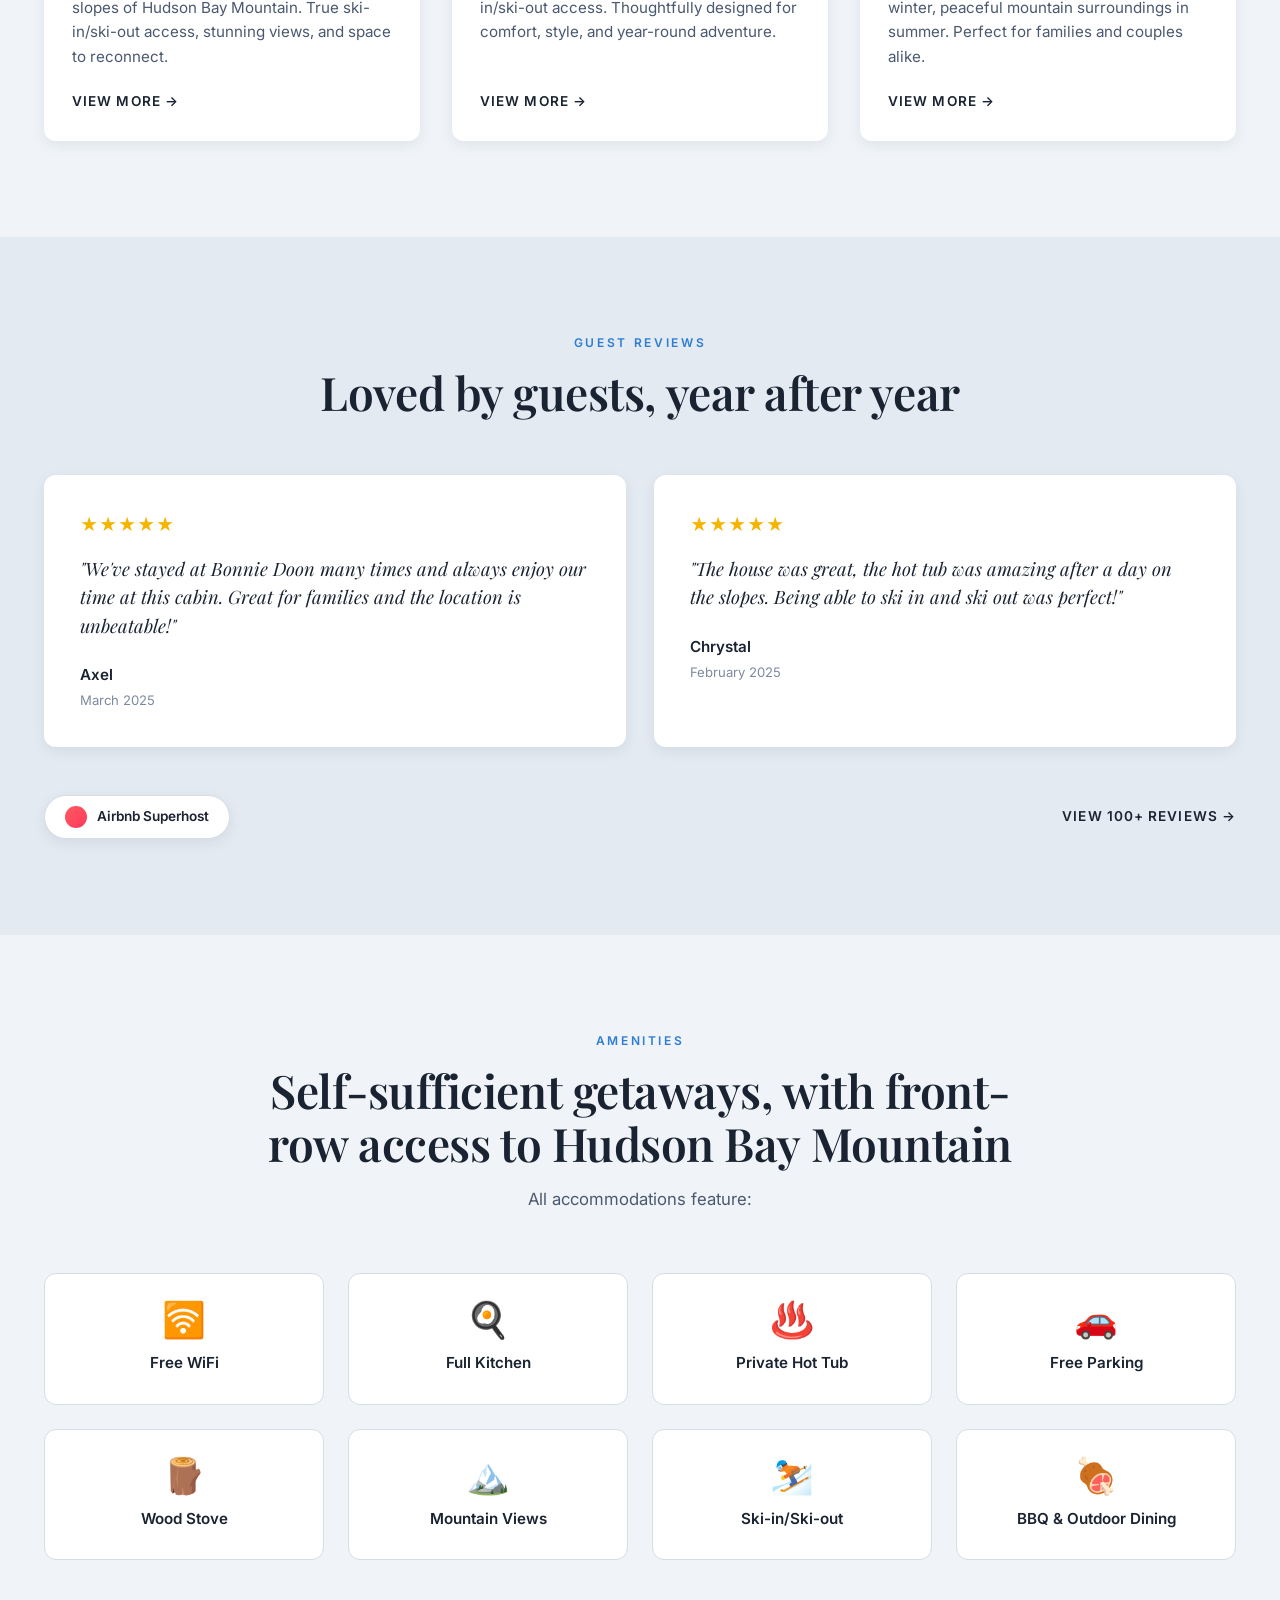
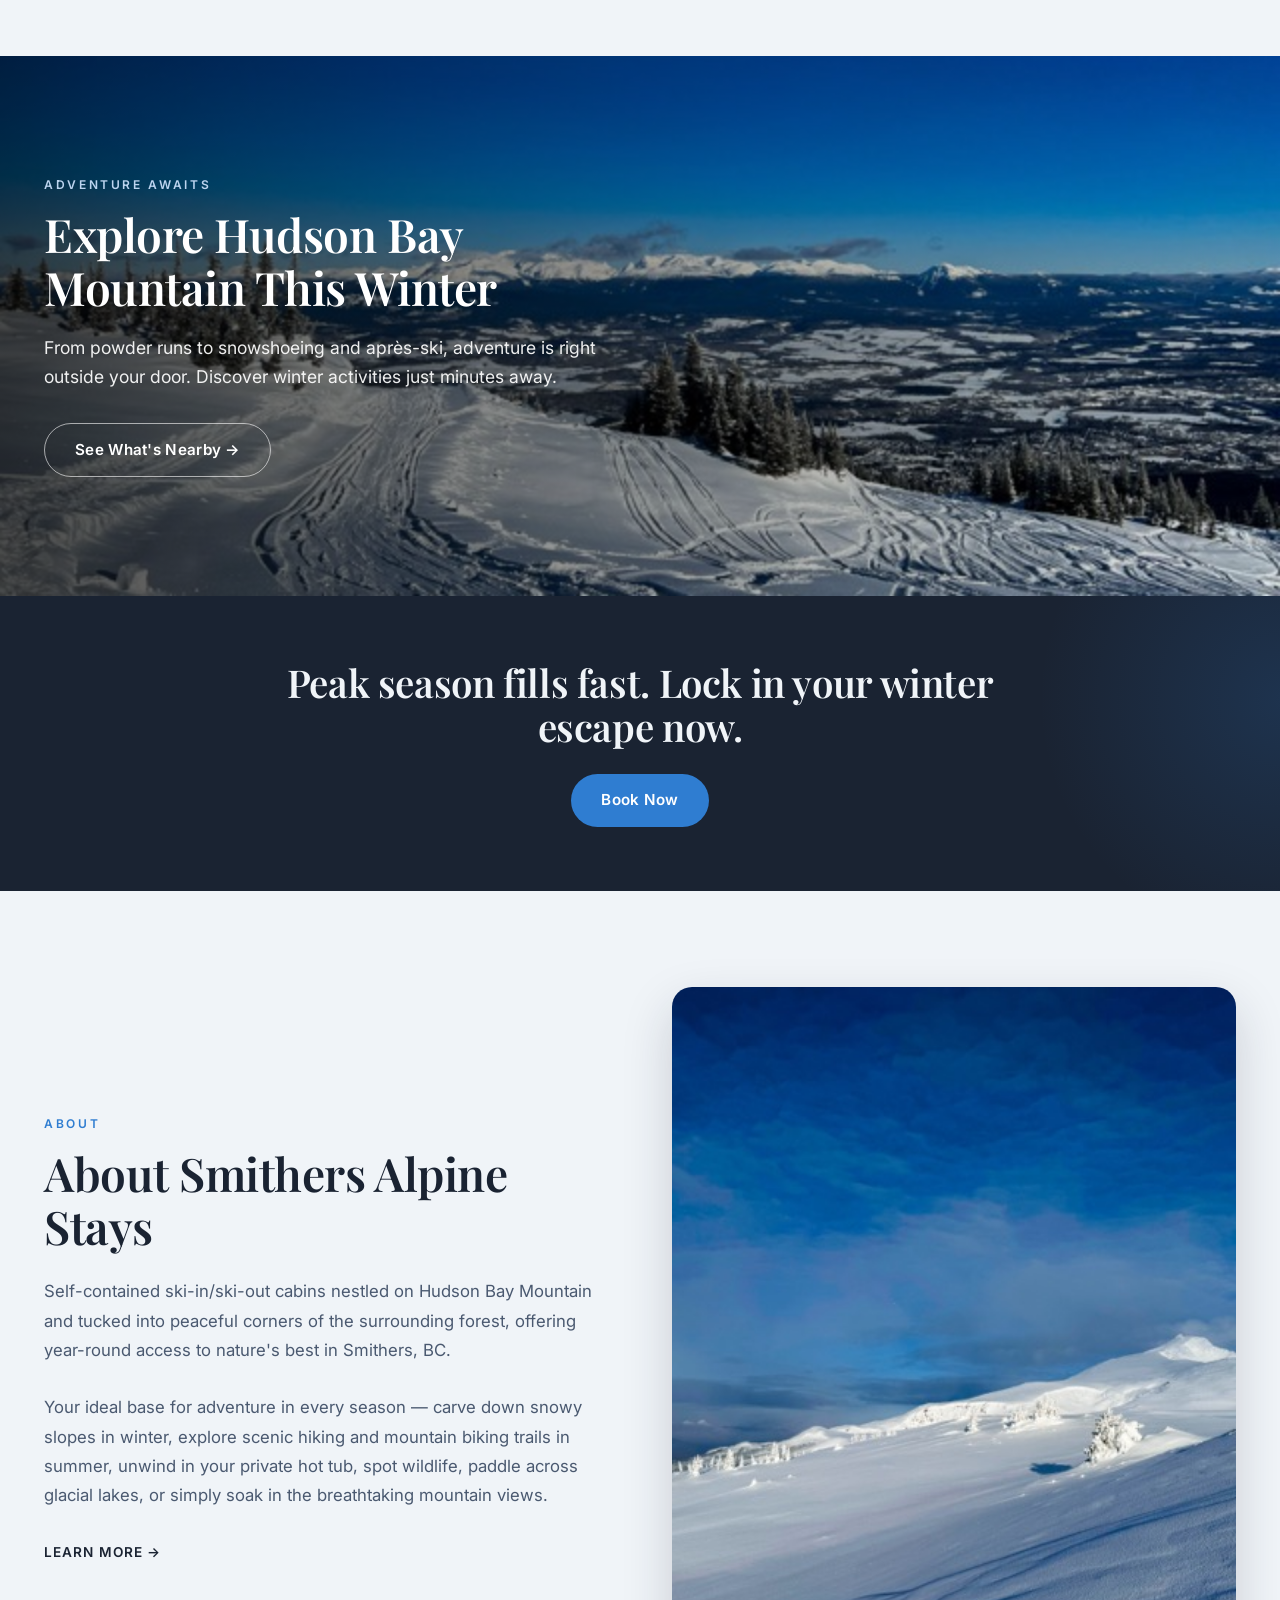
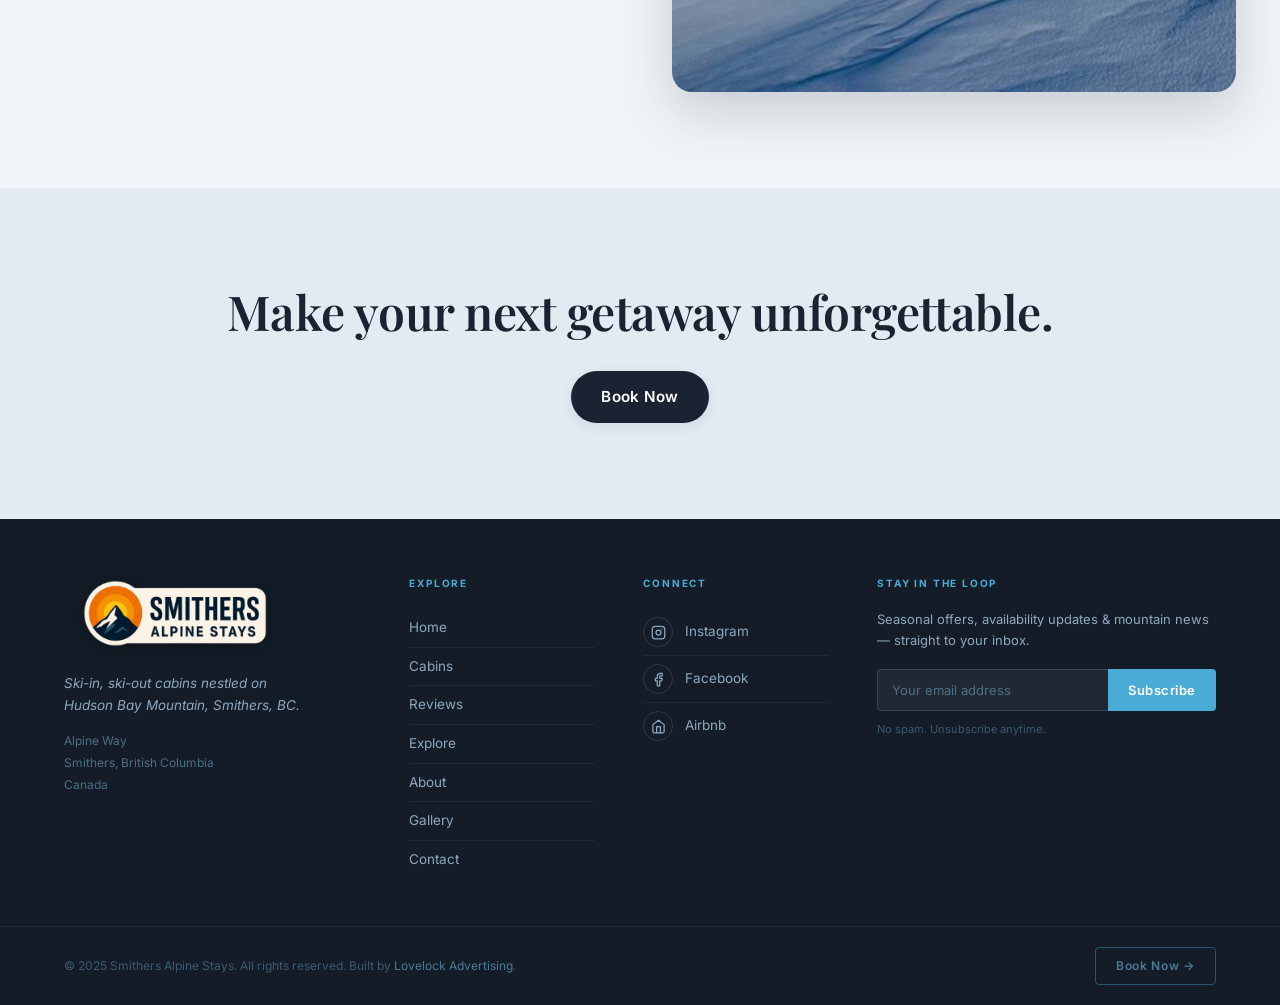
==== commit c2ab2384: "Link footer Airbnb button to listing URL Co-Authored-By: Claude Opus 4.7 <noreply@anthropic.com>" ====
--- a/index.html
+++ b/index.html
@@ -256,7 +256,7 @@
             </a>
           </li>
           <li>
-            <a href="#" target="_blank" rel="noopener">
+            <a href="https://www.airbnb.com.au/rooms/21594320?guests=1&amp;adults=1&amp;s=67&amp;unique_share_id=6e5dc900-5e08-4abf-ae2c-c49604d63402" target="_blank" rel="noopener">
               <span class="sas-connect-icon">
                 <svg width="15" height="15" viewBox="0 0 24 24" fill="none" stroke="currentColor" stroke-width="2" stroke-linecap="round" stroke-linejoin="round">
                   <path d="M3 9l9-7 9 7v11a2 2 0 0 1-2 2H5a2 2 0 0 1-2-2z"/>
--- a/styles.css
+++ b/styles.css
@@ -78,8 +78,8 @@
   --shadow-md:       0 10px 30px rgba(45, 80, 22, 0.14);
   --shadow-lg:       0 20px 50px rgba(45, 80, 22, 0.20);
 
-  --hero-image: url('images/hero-summer.jpg');
-  --explore-image: url('images/hero-summer_edited.jpg');
+  --hero-image: url('images/landscapes/smithers-summer.jpg');
+  --explore-image: url('images/landscapes/smithers-summer.jpg');
   --about-image: url('images/bonnie-doon/bonnie-doon-summer.jpg');
   --cabin-bonnie: url('images/bonnie-doon/bonnie-doon-summer.jpg');
   --cabin-double-black: url('images/double-black/double-black-summer.jpg');
@@ -595,6 +595,19 @@
 }
 @media (max-width: 768px) { .reviews-grid { grid-template-columns: 1fr; } }
 
+.review-card.is-hidden { display: none; }
+
+.reviews-load-more {
+  display: flex;
+  justify-content: center;
+  margin-top: 8px;
+}
+.reviews-load-more__count {
+  margin-left: 6px;
+  opacity: 0.75;
+  font-weight: 500;
+}
+
 .review-card {
   background: var(--color-surface);
   border-radius: var(--radius-md);
@@ -860,87 +873,148 @@
 .host-card__body p { font-size: 0.97rem; line-height: 1.75; }
 
 /* ================================
-   CONTACT FORM
-   ================================ */
-.contact-grid {
+   CONTACT
+   ================================ */
+.contact-cards {
+  --cc-accent: #4aacd6;
+  --cc-accent-hover: #5bbde7;
+  --cc-tick-text: #ffffff;
   display: grid;
-  grid-template-columns: 1fr 1.3fr;
-  gap: 72px;
-  align-items: start;
-}
-@media (max-width: 900px) { .contact-grid { grid-template-columns: 1fr; gap: 40px; } }
-.contact-info h2 { margin-bottom: 20px; }
-.contact-info p { font-size: 1.05rem; margin-bottom: 28px; }
-.contact-info ul { display: flex; flex-direction: column; gap: 18px; }
-.contact-info li {
+  grid-template-columns: 3fr 2fr;
+  gap: 32px;
+  align-items: stretch;
+}
+[data-season="summer"] .contact-cards {
+  --cc-accent: #e8761d;
+  --cc-accent-hover: #f4a160;
+}
+@media (max-width: 900px) {
+  .contact-cards { grid-template-columns: 1fr; gap: 24px; }
+}
+
+.contact-card {
+  background: var(--color-surface);
+  border: 1px solid var(--color-border);
+  border-radius: var(--radius-lg);
+  padding: 56px 48px;
+  display: flex;
+  flex-direction: column;
+  transition: background-color 0.4s ease, border-color 0.4s ease, box-shadow 0.4s ease;
+}
+@media (max-width: 600px) { .contact-card { padding: 40px 28px; } }
+.contact-card .section-eyebrow {
+  margin-bottom: 14px;
+  color: var(--cc-accent);
+  transition: color 0.4s ease;
+}
+.contact-card h3 {
+  font-size: clamp(1.4rem, 2.2vw, 1.75rem);
+  margin-bottom: 14px;
+  line-height: 1.25;
+  color: var(--color-text);
+  transition: color 0.4s ease;
+}
+.contact-card > p {
+  color: var(--color-text-soft);
+  font-size: 1rem;
+  line-height: 1.65;
+  margin: 0 0 24px;
+  transition: color 0.4s ease;
+}
+
+.contact-card--book {
+  box-shadow: var(--shadow-md);
+  border-color: rgba(74, 172, 214, 0.22);
+  transition: background-color 0.4s ease, border-color 0.4s ease, box-shadow 0.4s ease;
+}
+[data-season="summer"] .contact-card--book { border-color: rgba(232, 118, 29, 0.24); }
+.contact-card__ticks {
+  list-style: none;
+  padding: 0;
+  margin: 0 0 32px;
+  display: flex;
+  flex-direction: column;
+  gap: 12px;
+}
+.contact-card__ticks li {
   display: flex;
   align-items: flex-start;
-  gap: 14px;
+  gap: 12px;
   font-size: 0.95rem;
   color: var(--color-text);
-  transition: color var(--t-base);
-}
-.contact-info li .icon {
-  font-size: 1.3rem;
-  color: var(--color-accent);
+  transition: color 0.4s ease;
+}
+.contact-card__tick {
+  display: inline-flex;
+  align-items: center;
+  justify-content: center;
+  width: 22px;
+  height: 22px;
+  border-radius: 999px;
+  background: var(--cc-accent);
+  color: var(--cc-tick-text);
+  font-size: 12px;
+  font-weight: 700;
   flex-shrink: 0;
-  transition: color var(--t-base);
-}
-
-.contact-form {
-  background: var(--color-surface);
-  padding: 48px;
-  border-radius: var(--radius-lg);
+  margin-top: 1px;
+  transition: background-color 0.4s ease;
+}
+.contact-card__btn {
+  display: block;
+  width: 100%;
+  margin-top: auto;
+  padding: 16px 24px;
+  background: var(--cc-accent);
+  color: #fff;
+  font-weight: 600;
+  font-size: 1rem;
+  letter-spacing: 0.04em;
+  text-align: center;
+  text-decoration: none;
+  border-radius: var(--radius-pill);
+  box-shadow: var(--shadow-sm);
+  transition: background-color 0.4s ease, transform 0.2s ease, box-shadow 0.2s ease;
+}
+.contact-card__btn:hover {
+  background: var(--cc-accent-hover);
+  transform: translateY(-1px);
   box-shadow: var(--shadow-md);
-  transition: background-color var(--t-base);
-}
-@media (max-width: 600px) { .contact-form { padding: 32px 24px; } }
-.contact-form__row {
-  display: grid;
-  grid-template-columns: 1fr 1fr;
-  gap: 16px;
-  margin-bottom: 18px;
-}
-@media (max-width: 600px) { .contact-form__row { grid-template-columns: 1fr; } }
-.field { display: flex; flex-direction: column; gap: 6px; margin-bottom: 18px; }
-.field--row { margin-bottom: 0; }
-.field label {
+}
+.contact-card__url {
+  text-align: center;
   font-size: 0.78rem;
+  letter-spacing: 0.02em;
+  color: var(--color-muted);
+  margin: 12px 0 0;
+  transition: color 0.4s ease;
+}
+
+.contact-card--email {
+  background: var(--color-bg-alt);
+  box-shadow: var(--shadow-sm);
+}
+.contact-card__email {
+  display: inline-block;
+  align-self: flex-start;
   font-weight: 600;
-  letter-spacing: 0.1em;
-  text-transform: uppercase;
-  color: var(--color-text-soft);
-  transition: color var(--t-base);
-}
-.field input,
-.field textarea {
-  font-family: inherit;
-  font-size: 1rem;
-  padding: 14px 16px;
-  border: 1.5px solid var(--color-border);
-  border-radius: var(--radius-sm);
-  background: var(--color-bg);
-  color: var(--color-text);
-  transition: border-color var(--t-fast), background-color var(--t-base), color var(--t-base);
-  outline: none;
-}
-.field input:focus,
-.field textarea:focus { border-color: var(--color-accent); }
-.field textarea { resize: vertical; min-height: 140px; }
-.contact-form .btn { width: 100%; margin-top: 8px; }
-.form-success {
-  display: none;
-  margin-top: 18px;
-  padding: 14px 18px;
-  background: var(--color-bg-alt);
-  border: 1px solid var(--color-accent);
-  border-radius: var(--radius-sm);
-  color: var(--color-text);
-  font-size: 0.92rem;
-  text-align: center;
-  transition: background-color var(--t-base), color var(--t-base), border-color var(--t-base);
-}
-.form-success.visible { display: block; }
+  font-size: 1.05rem;
+  color: var(--cc-accent);
+  text-decoration: none;
+  border-bottom: 2px solid currentColor;
+  padding: 0 0 2px;
+  margin: 4px 0 0;
+  word-break: break-word;
+  transition: color 0.4s ease, opacity 0.2s ease;
+}
+.contact-card__email:hover { opacity: 0.78; }
+.contact-card__note {
+  font-size: 0.82rem;
+  color: var(--color-muted);
+  margin: 24px 0 0;
+  margin-top: auto;
+  padding-top: 24px;
+  transition: color 0.4s ease;
+}
 
 /* ================================
    GALLERY GRID (Masonry)
@@ -1137,7 +1211,7 @@
   box-shadow: var(--shadow-sm);
 }
 .cabin-gallery__item:hover { transform: translateY(-4px); box-shadow: var(--shadow-md); }
-.cabin-gallery__item--tall { aspect-ratio: 3 / 4; grid-row: span 2; }
+.cabin-gallery__item--tall { aspect-ratio: auto; grid-row: span 2; }
 @media (max-width: 768px) { .cabin-gallery__item--tall { grid-row: auto; aspect-ratio: 4 / 3; } }
 
 /* Location & Access two-col */
